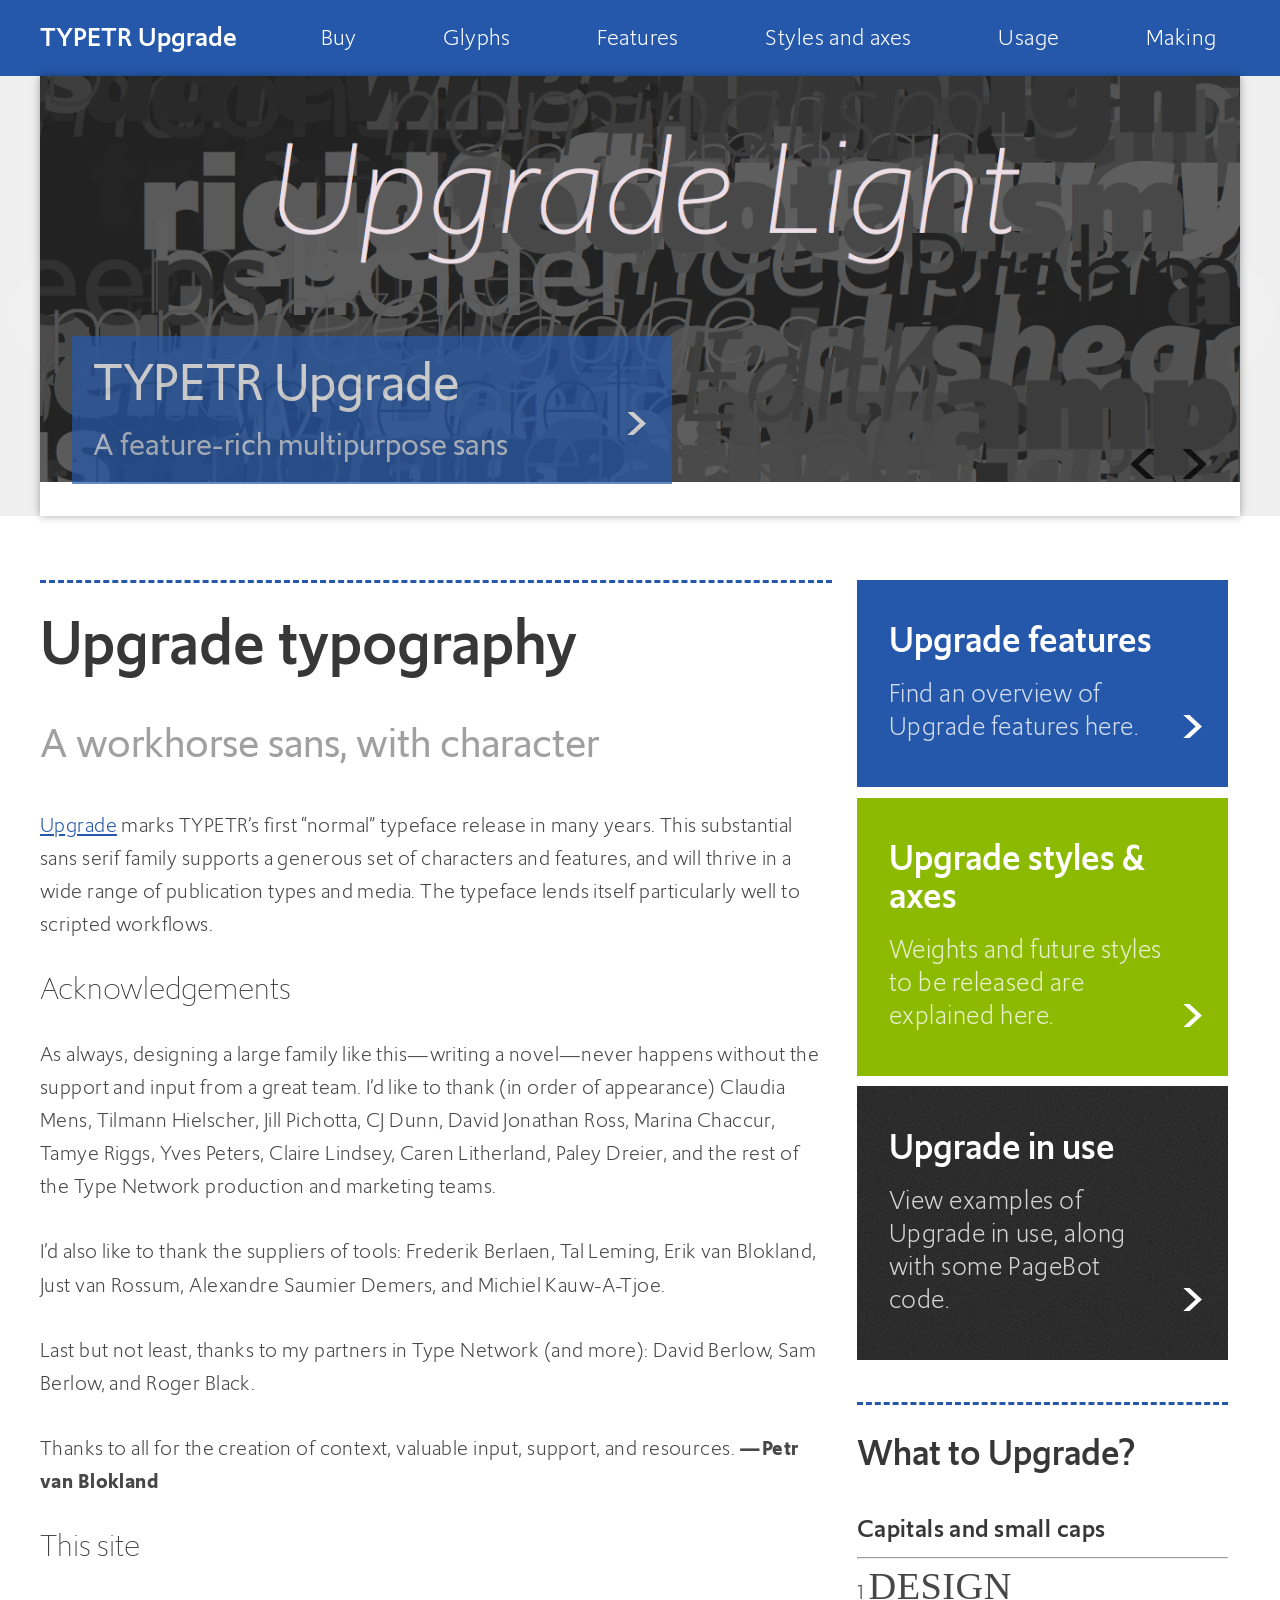
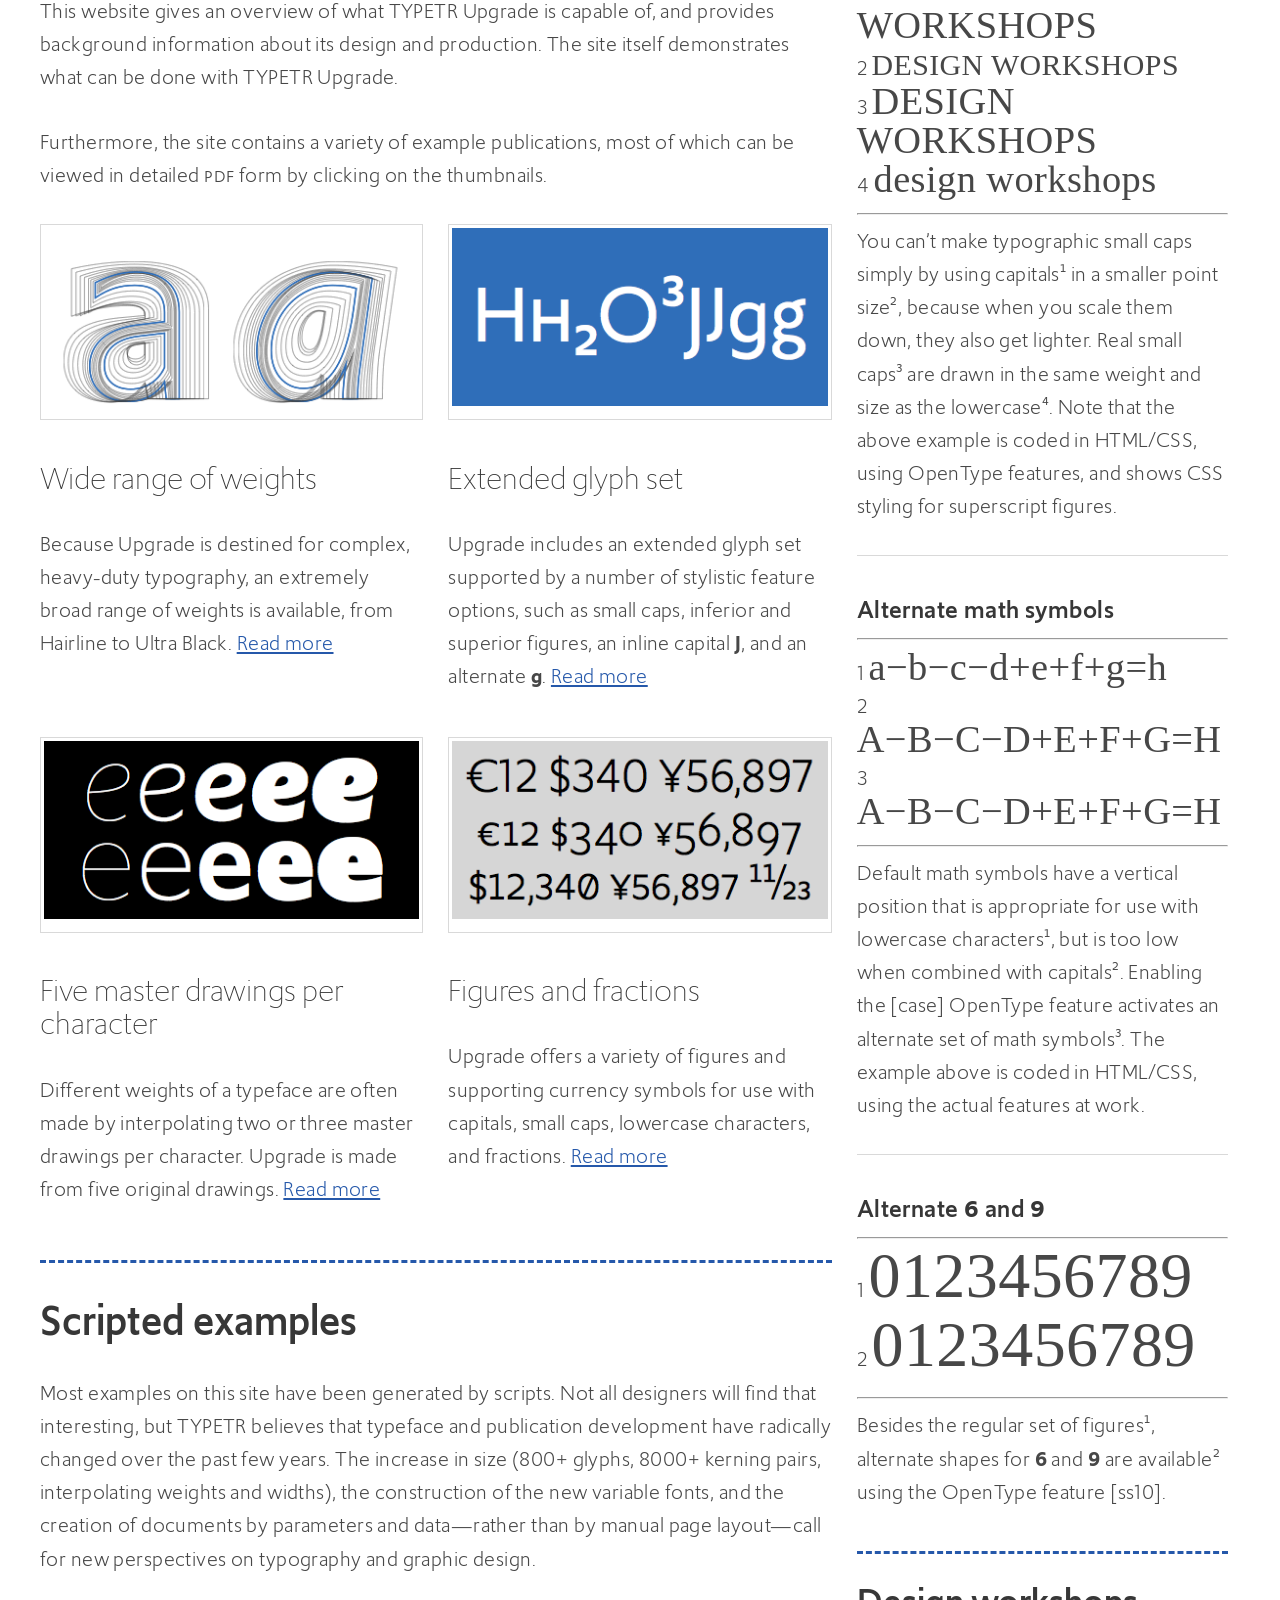
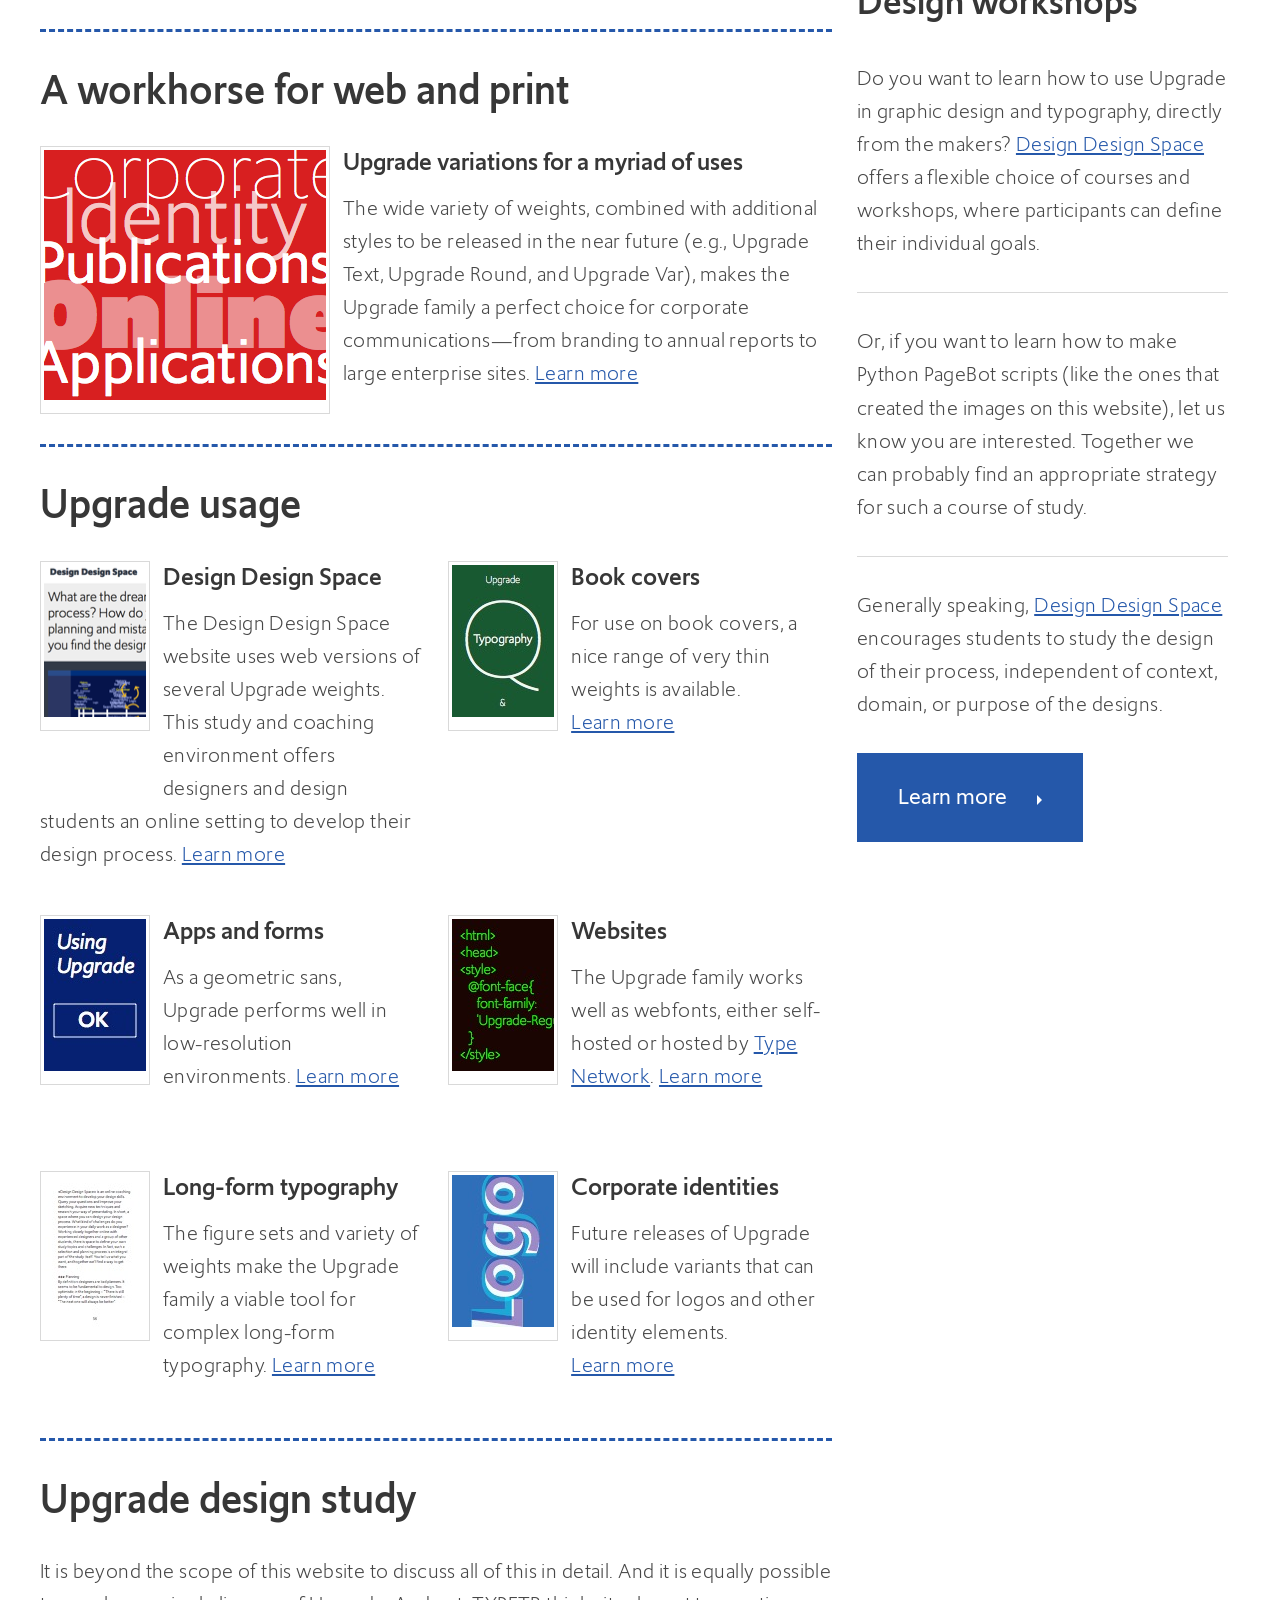
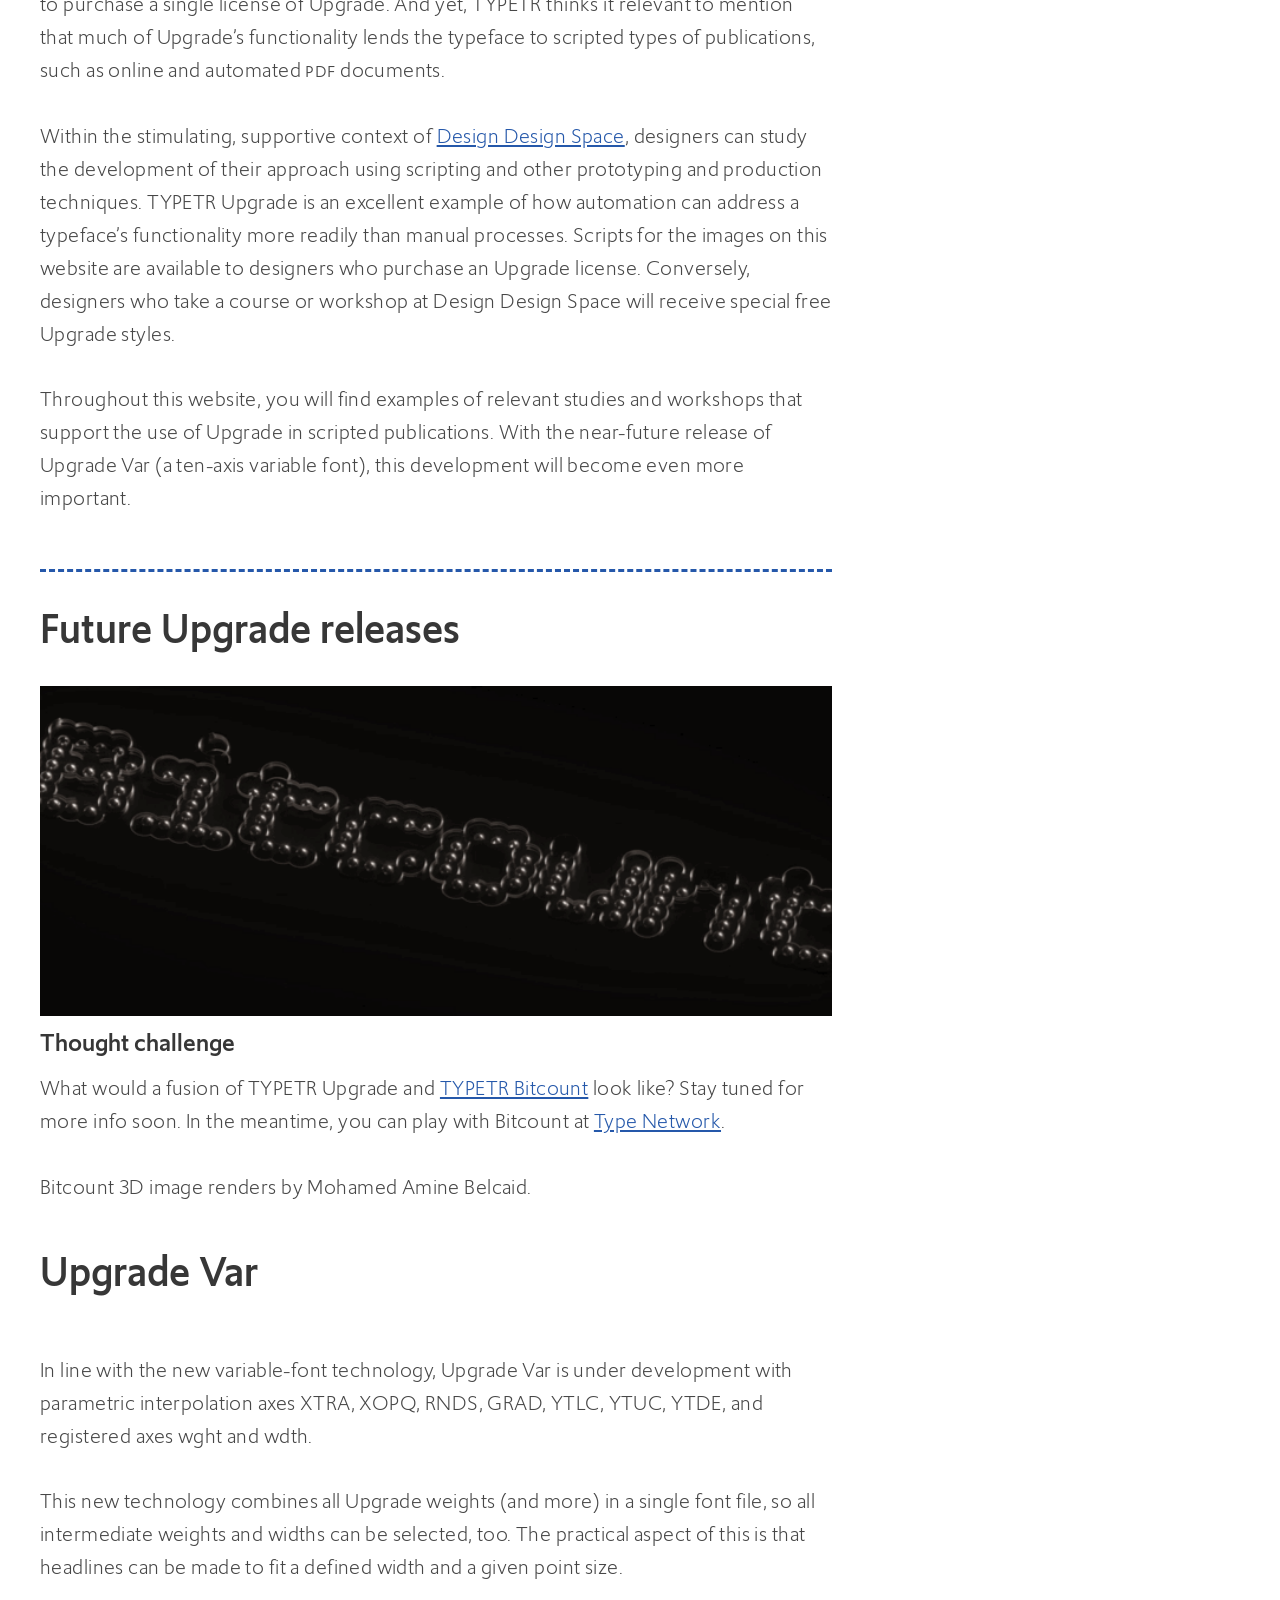
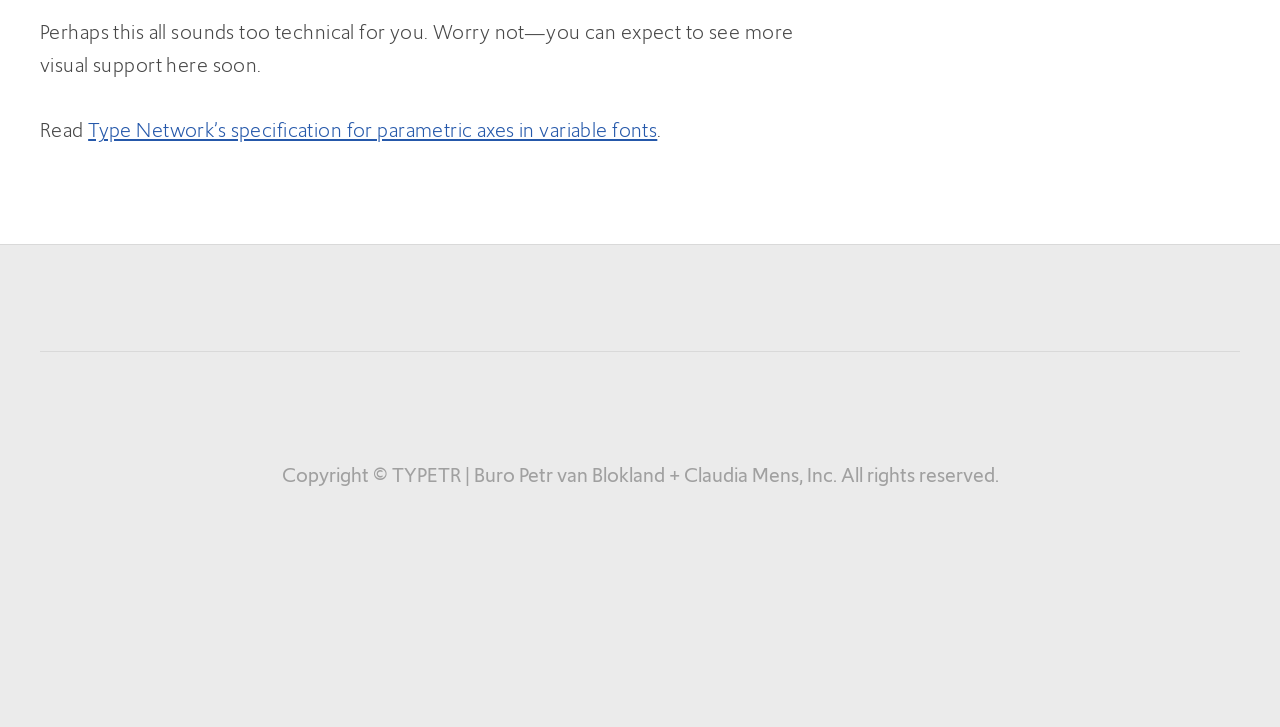
==== docs/index.html @ 85bb2a26 "Update index.html" ====
<!DOCTYPE HTML>
<!--
	Apex by Pixelarity
	pixelarity.com | hello@pixelarity.com
	License: pixelarity.com/license
-->
<html lang="en">
	<head>
		<title>TYPETR Upgrade</title>
		<meta charset="utf-8" />
		<meta name="viewport" content="width=device-width, initial-scale=1" />
		<!--[if lte IE 8]><script src="assets/js/ie/html5shiv.js"></script><![endif]-->
		<link rel="stylesheet" href="assets/css/main.css" />
		<!--[if lte IE 8]><link rel="stylesheet" href="assets/css/ie8.css" /><![endif]-->
	</head>
	<body class="homepage">
		<div id="page-wrapper">

			<!-- Header Wrapper -->
				<div id="header-wrapper">

					<!-- Header -->
						<div class="container">
							<header id="page-header">
								<h1><a href="index.html" id="logo"><span>TYPETR</span> Upgrade</a></h1>
								<nav id="nav">
									<ul>
										<li><a href="https://store.typenetwork.com/foundry/typetr/fonts/upgrade" target="External">Buy</a></li>
										<li><a href="glyphs.html">Glyphs</a></li>
										<li><a href="features.html">Features</a></li>
										<li><a href="stylesaxes.html">Styles and axes</a></li>
										<li><a href="usage.html">Usage</a></li>
										<li><a href="making.html">Making</a></li>
									</ul>
								</nav>
							</header>
						</div>

				</div>

			<!-- Banner Wrapper -->
				<div id="banner-wrapper">

					<!-- Banner -->
						<div class="container">
							<div id="banner">
								<div class="viewer">
									<div class="nav-next"></div>
									<div class="nav-previous"></div>
									<div class="reel">

										<!-- Slide 1 -->
											<div class="slide">
												<h2 class="caption-1">TYPETR Upgrade</h2>
												<p class="caption-2">A feature-rich multipurpose sans</p>
												<a href="usage.html" class="link">More</a>
												<img src="images/slide01.png" alt="" />
											</div>

										<!-- Slide 2 -->
											<div class="slide">
												<h2 class="caption-1">TYPETR Upgrade</h2>
												<p class="caption-2">For identities and logos</p>
												<a href="usage.html" class="link">More</a>
												<img src="images/slide02.png" alt="" />
											</div>

										<!-- Slide 3 -->
											<div class="slide">
												<h2 class="caption-1">TYPETR Upgrade</h2>
												<p class="caption-2">For apps</p>
												<a href="usage.html" class="link">More</a>
												<img src="images/slide03.png" alt="" />
											</div>

										<!-- Slide 4 -->
											<div class="slide">
												<h2 class="caption-1">TYPETR Upgrade</h2>
												<p class="caption-2">For use in long-form texts</p>
												<a href="usage.html" class="link">More</a>
												<img src="images/slide04.png" alt="" />
											</div>

										<!-- Slide 5 -->
											<div class="slide">
												<h2 class="caption-1">TYPETR Upgrade</h2>
												<p class="caption-2">For use as a template in patterns</p>
												<a href="usage.html" class="link">More</a>
												<img src="images/slide05.png" alt="" />
											</div>

										<!-- Slide 6 -->
											<div class="slide">
												<h2 class="caption-1">TYPETR Upgrade</h2>
												<p class="caption-2">The design space as variable font</p>
												<a href="usage.html" class="link">More</a>
												<img src="images/slide06.png" alt="" />
											</div>

									</div>
								</div>
								<div class="captions">
									<span class="caption-line-1"></span>
									<span class="caption-line-2"></span>
								</div>
							</div>
						</div>

				</div>

			<!-- Main -->
				<div id="main-wrapper">
					<div class="container">
						<div class="row">
							<div class="8u 12u(mobile) important(mobile)">

								<!-- Content -->
									<div id="content">

										<!-- Article -->
											<article class="featured">
												<header>
													<h2>Upgrade typography</h2>
													<span class="byline">A workhorse sans, with character</span>
												</header>
												<p><a href="https://store.typenetwork.com/foundry/typetr/fonts/upgrade" target="External">Upgrade</a> marks TYPETR’s first “normal” typeface release in many years. This substantial sans serif family supports a generous set of characters and features, and will thrive in a wide range of publication types and media. The typeface lends itself particularly well to scripted workflows.</p>
												
												<h3>Acknowledgements</h3>
												<p>As always, designing a large family like this—writing a novel—never happens without the support and input from a great team. I’d like to thank (in order of appearance) Claudia Mens, Tilmann Hielscher, Jill Pichotta, CJ Dunn, David Jonathan Ross, Marina Chaccur, Tamye Riggs, Yves Peters, Claire Lindsey, Caren Litherland, Paley Dreier, and the rest of the Type Network production and marketing teams.</p>
												<p>I’d also like to thank the suppliers of tools: Frederik Berlaen, Tal Leming, Erik van Blokland, Just van Rossum, Alexandre Saumier Demers, and Michiel Kauw-A-Tjoe.</p>
												<p>Last but not least, thanks to my partners in Type Network (and more): David Berlow, Sam Berlow, and Roger Black.</p>
											<p>Thanks to all for the creation of context, valuable input, support, and resources. <b>—Petr van Blokland</b></p>

												<h3>This site</h3>
												<p>This website gives an overview of what TYPETR Upgrade is capable of, and provides background information about its design and production. The site itself demonstrates what can be done with TYPETR Upgrade.</p>
												<p>Furthermore, the site contains a variety of example publications, most of which can be viewed in detailed <span class="c2sc">PDF</span> form by clicking on the thumbnails.</p>

												<div class="grid-spaced">
													<div class="row">
														<div class="6u 12u(mobile)"><section>
															<a href="stylesaxes.html" class="image image-fit"><img src="images/pic01.gif" alt="" /></a>
															<h3>Wide range of weights</h3>
															<p>Because Upgrade is destined for complex, heavy-duty typography, an extremely broad range of weights is available, from Hairline to Ultra Black. <a href="stylesaxes.html">Read more</a></p>
														</section></div>
														<div class="6u 12u(mobile)"><section>
															<a href="features.html" class="image image-fit"><img src="images/pic02.png" alt="" /></a>
															<h3>Extended glyph set</h3>
															<p>Upgrade includes an extended glyph set supported by a number of stylistic feature options, such as small caps, inferior and superior figures, an inline capital <b>J</b>, and an alternate <b>g</b>. <a href="features.html">Read more</a></p>
														</section></div>
													</div>
													<div class="row">
														<div class="6u 12u(mobile)"><section>
															<a href="stylesaxes.html" class="image image-fit"><img src="images/pic03.png" alt="" /></a>
															<h3>Five master drawings per character</h3>
															<p>Different weights of a typeface are often made by interpolating two or three master drawings per character. Upgrade is made from five original drawings. <a href="stylesaxes.html">Read more</a></p>
														</section></div>
														<div class="6u 12u(mobile)"><section>
															<a href="features.html" class="image image-fit"><img src="images/pic04.png" alt="" /></a>
															<h3>Figures and fractions</h3>
															<p>Upgrade offers a variety of figures and supporting currency symbols for use with capitals, small caps, lowercase characters, and fractions. <a href="features.html">Read more</a></p>
														</section></div>
													</div>
												</div>
											</article>

											<section>
												<header>
													<h2>Scripted examples</h2>
												</header>
												<p>Most examples on this site have been generated by scripts. Not all designers will find that interesting, but TYPETR believes that typeface and publication development have radically changed over the past few years. The increase in size (800+ glyphs, 8000+ kerning pairs, interpolating weights and widths), the construction of the new variable fonts, and the creation of documents by parameters and data—rather than by manual page layout—call for new perspectives on typography and graphic design.</p>
											</section>

										<!-- Section 1 -->
											<section>
												<header>
													<h2>A workhorse for web and print</h2>
												</header>
												<a href="usage.html" class="image image-style1 align-left image-fit-mobileOnly"><img src="images/pic05.png" alt="" /></a>
												<h3>Upgrade variations for a myriad of uses</h3>
												<p>The wide variety of weights, combined with additional styles to be released in the near future (e.g., Upgrade Text, Upgrade Round, and Upgrade Var), makes the Upgrade family a perfect choice for corporate communications—from branding to annual reports to large enterprise sites. <a href="usage.html">Learn&nbsp;more</a></p>
											</section>

										<!-- Section 2 -->
											<section>
												<header>
													<h2>Upgrade usage</h2>
												</header>
												<div class="grid-spaced">
													<div class="row">
														<div class="6u 12u(mobile)"><section>
															<a href="http://designdesign.space" target="external" class="image image-style2 align-left"><img src="images/pic06.png" alt="designdesign.space" /></a>
															<h3>Design Design Space</h3>
															<p>The Design Design Space website uses web versions of several Upgrade weights. This study and coaching environment offers designers and design students an online setting to develop their design process. <a href="http://designdesign.space" target="external">Learn more</a></p>
														</section></div>
														<div class="6u 12u(mobile)"><section>
															<a href="usage.html" class="image image-style2 align-left"><img src="images/pic07.jpg" alt="" /></a>
															<h3>Book covers</h3>
															<p>For use on book covers, a nice range of very thin weights is available. <a href="usage.html">Learn&nbsp;more</a></p>
														</section></div>
													</div>
													<div class="row">
														<div class="6u 12u(mobile)"><section>
															<a href="usage.html" class="image image-style2 align-left"><img src="images/pic08.jpg" alt="" /></a>
															<h3>Apps and forms</h3>
															<p>As a geometric sans, Upgrade performs well in low-resolution environments. <a href="usage.html">Learn&nbsp;more</a></p>
														</section></div>
														<div class="6u 12u(mobile)"><section>
															<a href="usage.html" class="image image-style2 align-left"><img src="images/pic09.jpg" alt="" /></a>
															<h3>Websites</h3>
															<p>The Upgrade family works well as webfonts, either self-hosted or hosted by <a href="https://store.typenetwork.com/foundry/typetr/fonts/upgrade" target="external">Type Network</a>. <a href="usage.html">Learn&nbsp;more</a></p>
														</section></div>
													</div>
													<div class="row">
														<div class="6u 12u(mobile)"><section>
															<a href="usage.html" class="image image-style2 align-left"><img src="images/pic10.jpg" alt="" /></a>
															<h3>Long-form typography</h3>
															<p>The figure sets and variety of weights make the Upgrade family a viable tool for complex long-form typography. <a href="usage.html">Learn&nbsp;more</a></p>
														</section></div>
														<div class="6u 12u(mobile)"><section>
															<a href="usage.html" class="image image-style2 align-left"><img src="images/pic11.jpg" alt="" /></a>
															<h3>Corporate identities</h3>
															<p>Future releases of Upgrade will include variants that can be used for logos and other identity elements. <a href="usage.html">Learn&nbsp;more</a></p>
														</section></div>
													</div>
												</div>
											</section>

											<section>
												<header>
													<h2>Upgrade design study</h2>
												</header>
												<p>
												It is beyond the scope of this website to discuss all of this in detail. And it is equally possible to purchase a single license of Upgrade. 
												And yet, TYPETR thinks it relevant to mention that much of Upgrade’s functionality lends the typeface to scripted types of publications, such as online and automated <span class="c2sc">PDF</span> documents.</p>

												<p>Within the stimulating, supportive context of <a href="http://designdesign.space" target="External">Design Design Space</a>, designers can study the development of their approach using scripting and other prototyping and production techniques. TYPETR Upgrade is an excellent example of how automation can address a typeface’s functionality more readily than manual processes. Scripts for the images on this website are available to designers who purchase an Upgrade license. Conversely, designers who take a course or workshop at Design Design Space will receive special free Upgrade styles.</p>

												<p>Throughout this website, you will find examples of relevant studies and workshops that support the use of Upgrade in scripted publications. With the near-future release of Upgrade Var (a ten-axis variable font), this development will become even more important.</p>
											</section>

											<section>
												<header>
													<h2>Future Upgrade releases</h2>
												</header>
												<a href="http://bitcount.typenetwork.com" target="External"><img src="images/bitcountFlashes.gif" width="100%" alt="" /></a>
												<h3>Thought challenge</h3>
												<p>What would a fusion of TYPETR Upgrade and <a href="http://bitcount.typenetwork.com" target="External">TYPETR Bitcount</a> look like? Stay tuned for more info soon. In the meantime, you can play with Bitcount at <a href="http://bitcount.typenetwork.com" target="External">Type Network</a>.</p>
												<p>Bitcount 3D image renders by Mohamed Amine Belcaid.</p>
											</section>
											</section>
												<header>
													<h2>Upgrade Var</h2>
												</header>
												<!--<a href="http://bitcount.typenetwork.com" target="External"><img src="images/bitcountFlashes.gif" width="100%" alt="" /></a>-->
												<p>In line with the new variable-font technology, Upgrade Var is under development with parametric interpolation axes XTRA, XOPQ, RNDS, GRAD, YTLC, YTUC, YTDE, and registered axes wght and wdth.</p>
												<p>This new technology combines all Upgrade weights (and more) in a single font file, so all intermediate weights and widths can be selected, too. The practical aspect of this is that headlines can be made to fit a defined width and a given point size.</p>
												<p>Perhaps this all sounds too technical for you. Worry not—you can expect to see more visual support here soon.</p>
												<p>Read <a href="https://variationsguide.typenetwork.com" target="External">Type Network’s specification for parametric axes in variable fonts</a>.</p>
											</section>
									</div>

							</div>
							<div class="4u 12u(mobile)">
								<div class="right-sidebar">

									<!-- Sidebar -->
										<div id="sidebar">

											<!-- Section 1 -->
												<section class="blocks">
													<a href="features.html" class="one">
														<h2>Upgrade features</h2>
														<p>Find an overview of Upgrade features here.</p>
													</a>
													<a href="stylesaxes.html" class="two">
														<h2>Upgrade styles &amp; axes</h2>
														<p>Weights and future styles to be released are explained here.</p>
													</a>
													<a href="usage.html" class="three">
														<h2>Upgrade in use</h2>
														<p>View examples of Upgrade in use, along with some PageBot code.</p>
													</a>
												</section>

											<!-- Section 2 -->
												<section>
													<header>
														<h2>What to Upgrade?</h2>
													</header>
													<ul class="style1 posts">
														<li>
															<h3>Capitals and small caps</h3>
															<hr>
															1 <span style="font-size:1.8em;font-family:Upgrade-Semibold">DESIGN WORKSHOPS</span><br>
															2 <span style="font-size:1.4em;font-family:Upgrade-Semibold">DESIGN WORKSHOPS</span><br>
															3 <span style="font-size:1.8em;font-family:Upgrade-Semibold" class="c2sc">DESIGN WORKSHOPS</span><br>
															4 <span style="font-size:1.8em;font-family:Upgrade-Semibold">design workshops</span>
															<hr>
															<p>You can’t make typographic small caps simply by using capitals<sup>1</sup> in a smaller point size<sup>2</sup>, because when you scale them down, they also get lighter. <em>Real</em> small caps<sup>3</sup> are drawn in the same weight and size as the lowercase<sup>4</sup>. Note that the above example is coded in HTML/CSS, using OpenType features, and shows CSS styling for superscript figures.</p>

														</li>
														<li>
															<h3>Alternate math symbols</h3>
															<hr>
															1 <span style="font-size:1.8em;font-family:Upgrade-Regular">a&minus;b&minus;c&minus;d+e+f+g=h</span><br>
															2 <span style="font-size:1.8em;font-family:Upgrade-Regular">A&minus;B&minus;C&minus;D+E+F+G=H</span><br>
															3 <span style="font-size:1.8em;font-family:Upgrade-Regular" class="case">A&minus;B&minus;C&minus;D+E+F+G=H</span>
															<hr>
															<p>Default math symbols have a vertical position that is appropriate for use with lowercase characters<sup>1</sup>, but is too low when combined with capitals<sup>2</sup>. Enabling the [case] OpenType feature activates an alternate set of math symbols<sup>3</sup>.
															The example above is coded in HTML/CSS, using the actual features at work.</p>
														</li>
														<li>
															<h3>Alternate <b>6</b> and <b>9</b></h3>
															<hr>
															<div style="line-height:2.5em;">
															1 <span style="font-size:3em;font-family:Upgrade-Regular">0123456789</span><br>
															2 <span style="font-size:3em;font-family:Upgrade-Regular" class="alt69">0123456789</span>
															</div>
															<hr>
															<p>Besides the regular set of figures<sup>1</sup>, alternate shapes for <b>6</b> and <b>9</b> are available<sup>2</sup> using the OpenType feature [ss10].</p>
														</li>
													</ul>
												</section>

											<!-- Section 3 -->
												<section>
													<header>
														<h2>Design workshops</h2>
													</header>
													<ul class="style1 tweets">
														<li>
															<p>Do you want to learn how to use Upgrade in graphic design and typography, directly from the makers? <a href="http://designdesign.space" target="external">Design Design Space</a> offers a flexible choice of courses and workshops, where participants can define their individual goals.</p>
														</li>
														<li>
															<p>Or, if you want to learn how to make Python PageBot scripts (like the ones that created the images on this website), let us know you are interested. Together we can probably find an appropriate strategy for such a course of study.</p>
														</li>
														<li>
															<p>Generally speaking, <a href="http://designdesign.space" target="external">Design Design Space</a> encourages students to study the design of their process, independent of context, domain, or purpose of the designs.</p>
														</li>
													</ul>
													<a href="http://designdesign.space" target="external" class="button">Learn more</a>
												</section>

										</div>

								</div>
							</div>
						</div>
					</div>
				</div>

			<!-- Footer -->
				<div id="footer-wrapper">
					<footer id="page-footer" class="container">
						<div id="copyright">
							Copyright &copy; TYPETR | Buro Petr van Blokland + Claudia Mens, Inc. All rights reserved.
						</div>
					</footer>
				</div>

		</div>

		<!-- Scripts -->
			<script src="assets/js/jquery.min.js"></script>
			<script src="assets/js/jquery.dropotron.min.js"></script>
			<script src="assets/js/jquery.slidertron.min.js"></script>
			<script src="assets/js/skel.min.js"></script>
			<script src="assets/js/skel-viewport.min.js"></script>
			<script src="assets/js/util.js"></script>
			<!--[if lte IE 8]><script src="assets/js/ie/respond.min.js"></script><![endif]-->
			<script src="assets/js/main.js"></script>

	</body>
</html>
---- docs/assets/css/main.css ----
@import url("https://fonts.googleapis.com/css?family=Open+Sans:300,300italic,400,400italic");
@import url("font-upgrade.css");

/*
	Apex by Pixelarity
	pixelarity.com | hello@pixelarity.com
	License: pixelarity.com/license
*/

/* Reset */

	html, body, div, span, applet, object, iframe, h1, h2, h3, h4, h5, h6, p, blockquote, pre, a, abbr, acronym, address, big, cite, code, del, dfn, em, img, ins, kbd, q, s, samp, small, strike, strong, sub, sup, tt, var, b, u, i, center, dl, dt, dd, ol, ul, li, fieldset, form, label, legend, table, caption, tbody, tfoot, thead, tr, th, td, article, aside, canvas, details, embed, figure, figcaption, footer, header, hgroup, menu, nav, output, ruby, section, summary, time, mark, audio, video {
		margin: 0;
		padding: 0;
		border: 0;
		font-size: 100%;
		font-weight: normal;
		font-style: normal;
		font-family: "TYPETR-Upgrade-Regular";
		font: inherit;
		vertical-align: baseline;
	}

	article, aside, details, figcaption, figure, footer, header, hgroup, menu, nav, section {
		display: block;
	}

	body {
		line-height: 1;
	}

    b { 
    	font-family: "TYPETR-Upgrade-Semibold";
	}
	ol, ul {
		list-style: none;
	}

	blockquote, q {
		quotes: none;
	}

	blockquote:before, blockquote:after, q:before, q:after {
		content: '';
		content: none;
	}

	table {
		border-collapse: collapse;
		border-spacing: 0;
	}

	body {
		-webkit-text-size-adjust: none;
	}

	img.SingleImageAlignLeft {
		border: solid 0.5px #808080;
		margin-bottom:1em;
		float:left;
	}
	
	img.SingleImageAlignRight {
		border: solid 0.5px #808080;
		margin-bottom:1em;
		float:right;
	}
	


	img.spreadPageLeft {
		border: solid 0.5px #808080;
	}
	
	img.spreadPageRight {
		border-top: solid 0.5px #808080;
		border-left: solid 0.5px white;
		border-right: solid 0.5px #808080;
		border-bottom: solid 0.5px #808080;
	}

	sup, .sups {
		-moz-font-feature-settings:"sups=1";
		-moz-font-feature-settings:"sups";
		-ms-font-feature-settings:"sups";
		-webkit-font-feature-settings:"sups";
		font-feature-settings:"sups";
	}
	sub, .sinf {
		-moz-font-feature-settings:"sinf=1";
		-moz-font-feature-settings:"sinf";
		-ms-font-feature-settings:"sinf";
		-webkit-font-feature-settings:"sinf";
		font-feature-settings:"sinf";
	}
	.smcp {
		-moz-font-feature-settings:"smcp=1";
		-moz-font-feature-settings:"smcp";
		-ms-font-feature-settings:"smcp";
		-webkit-font-feature-settings:"smcp";
		font-feature-settings:"smcp";
	}
	.c2sc {
		-moz-font-feature-settings:"c2sc=1";
		-moz-font-feature-settings:"c2sc";
		-ms-font-feature-settings:"c2sc";
		-webkit-font-feature-settings:"c2sc";
		font-feature-settings:"c2sc";
	}
	.smcp_c2sc {
		-moz-font-feature-settings:"c2sc=1", "smcp=1";
		-moz-font-feature-settings:"c2sc", "smcp";
		-ms-font-feature-settings:"c2sc", "smcp";
		-webkit-font-feature-settings:"c2sc", "smcp";
		font-feature-settings:"c2sc", "smcp";
	}
	.pcap {
		-moz-font-feature-settings:"pcap=1";
		-moz-font-feature-settings:"pcap";
		-ms-font-feature-settings:"pcap";
		-webkit-font-feature-settings:"pcap";
		font-feature-settings:"pcap";
	}
	.case {
		-moz-font-feature-settings:"case=1";
		-moz-font-feature-settings:"case";
		-ms-font-feature-settings:"case";
		-webkit-font-feature-settings:"case";
		font-feature-settings:"case";
	}
	.alt69, .ss10 { /* ss10 */
		-moz-font-feature-settings:"ss10=1";
		-moz-font-feature-settings:"ss10";
		-ms-font-feature-settings:"ss10";
		-webkit-font-feature-settings:"ss10";
		font-feature-settings:"ss10";
	}
	.altg, .ss09 { /* ss09 */
		-moz-font-feature-settings:"ss09=1";
		-moz-font-feature-settings:"ss09";
		-ms-font-feature-settings:"ss09";
		-webkit-font-feature-settings:"ss09";
		font-feature-settings:"ss09";
	}
	.baseJ, .ss08 { /* ss08 */
		-moz-font-feature-settings:"ss08=1";
		-moz-font-feature-settings:"ss08";
		-ms-font-feature-settings:"ss08";
		-webkit-font-feature-settings:"ss08";
		font-feature-settings:"ss08";
	}
	.frac { 
		-moz-font-feature-settings:"frac=1";
		-moz-font-feature-settings:"frac";
		-ms-font-feature-settings:"frac";
		-webkit-font-feature-settings:"frac";
		font-feature-settings:"frac";
	}
	.liga { 
		-moz-font-feature-settings:"liga=1";
		-moz-font-feature-settings:"liga";
		-ms-font-feature-settings:"liga";
		-webkit-font-feature-settings:"liga";
		font-feature-settings:"liga";
	}
	.no_liga { 
		-moz-font-feature-settings:"liga=0";
		-moz-font-feature-settings:"liga" 0;
		-ms-font-feature-settings:"liga" 0;
		-webkit-font-feature-settings:"liga" 0;
		font-feature-settings:"liga" 0;
	}
	.tnum { 
		-moz-font-feature-settings:"tnum=1";
		-moz-font-feature-settings:"tnum";
		-ms-font-feature-settings:"tnum";
		-webkit-font-feature-settings:"tnum";
		font-feature-settings:"tnum";
	}
	.pnum { 
		-moz-font-feature-settings:"pnum=1";
		-moz-font-feature-settings:"pnum";
		-ms-font-feature-settings:"pnum";
		-webkit-font-feature-settings:"pnum";
		font-feature-settings:"pnum";
	}
	.onum { 
		-moz-font-feature-settings:"onum=1";
		-moz-font-feature-settings:"onum";
		-ms-font-feature-settings:"onum";
		-webkit-font-feature-settings:"onum";
		font-feature-settings:"onum";
	}
	.lnum { 
		-moz-font-feature-settings:"lnum=1";
		-moz-font-feature-settings:"lnum";
		-ms-font-feature-settings:"lnum";
		-webkit-font-feature-settings:"lnum";
		font-feature-settings:"lnum";
	}
	.ordn { 
		-moz-font-feature-settings:"ordn=1";
		-moz-font-feature-settings:"ordn";
		-ms-font-feature-settings:"ordn";
		-webkit-font-feature-settings:"ordn";
		font-feature-settings:"ordn";
	}
	.zero { 
		-moz-font-feature-settings:"zero=1";
		-moz-font-feature-settings:"zero";
		-ms-font-feature-settings:"zero";
		-webkit-font-feature-settings:"zero";
		font-feature-settings:"zero";
	}

	/* [  'hwid',  'pcap', ] */

/* Box Model */

	*, *:before, *:after {
		-moz-box-sizing: border-box;
		-webkit-box-sizing: border-box;
		box-sizing: border-box;
	}

/* Containers */

	.container {
		margin-left: auto;
		margin-right: auto;
	}

	.container.\31 25\25 {
		width: 100%;
		max-width: 1200px;
		min-width: 960px;
	}

	.container.\37 5\25 {
		width: 720px;
	}

	.container.\35 0\25 {
		width: 480px;
	}

	.container.\32 5\25 {
		width: 240px;
	}

	.container {
		width: 960px;
	}

	@media screen and (min-width: 737px) {

		.container.\31 25\25 {
			width: 100%;
			max-width: 1500px;
			min-width: 1200px;
		}

		.container.\37 5\25 {
			width: 900px;
		}

		.container.\35 0\25 {
			width: 600px;
		}

		.container.\32 5\25 {
			width: 300px;
		}

		.container {
			width: 1200px;
		}

	}

	@media screen and (min-width: 737px) and (max-width: 1200px) {

		.container.\31 25\25 {
			width: 100%;
			max-width: 1250px;
			min-width: 737px;
		}

		.container.\37 5\25 {
			width: 75%;
		}

		.container.\35 0\25 {
			width: 50%;
		}

		.container.\32 5\25 {
			width: 25%;
		}

		.container {
			width: 100%;
		}

	}
	
	
	

	@media screen and (max-width: 736px) {

		.container.\31 25\25 {
			width: 100%;
			max-width: 125%;
			min-width: 100%;
		}

		.container.\37 5\25 {
			width: 75%;
		}

		.container.\35 0\25 {
			width: 50%;
		}

		.container.\32 5\25 {
			width: 25%;
		}

		.container {
			width: 100% !important;
		}

	}

/* Grid */

	.row {
		border-bottom: solid 1px transparent;
		-moz-box-sizing: border-box;
		-webkit-box-sizing: border-box;
		box-sizing: border-box;
	}

	.row > * {
		float: left;
		-moz-box-sizing: border-box;
		-webkit-box-sizing: border-box;
		box-sizing: border-box;
	}

	.row:after, .row:before {
		content: '';
		display: block;
		clear: both;
		height: 0;
	}

	.row.uniform > * > :first-child {
		margin-top: 0;
	}

	.row.uniform > * > :last-child {
		margin-bottom: 0;
	}

	.row.\30 \25 > * {
		padding: 0 0 0 0px;
	}

	.row.\30 \25 {
		margin: 0 0 -1px 0px;
	}

	.row.uniform.\30 \25 > * {
		padding: 0px 0 0 0px;
	}

	.row.uniform.\30 \25 {
		margin: 0px 0 -1px 0px;
	}

	.row > * {
		padding: 0 0 0 40px;
	}

	.row {
		margin: 0 0 -1px -40px;
	}

	.row.uniform > * {
		padding: 40px 0 0 40px;
	}

	.row.uniform {
		margin: -40px 0 -1px -40px;
	}

	.row.\32 00\25 > * {
		padding: 0 0 0 80px;
	}

	.row.\32 00\25 {
		margin: 0 0 -1px -80px;
	}

	.row.uniform.\32 00\25 > * {
		padding: 80px 0 0 80px;
	}

	.row.uniform.\32 00\25 {
		margin: -80px 0 -1px -80px;
	}

	.row.\31 50\25 > * {
		padding: 0 0 0 60px;
	}

	.row.\31 50\25 {
		margin: 0 0 -1px -60px;
	}

	.row.uniform.\31 50\25 > * {
		padding: 60px 0 0 60px;
	}

	.row.uniform.\31 50\25 {
		margin: -60px 0 -1px -60px;
	}

	.row.\35 0\25 > * {
		padding: 0 0 0 20px;
	}

	.row.\35 0\25 {
		margin: 0 0 -1px -20px;
	}

	.row.uniform.\35 0\25 > * {
		padding: 20px 0 0 20px;
	}

	.row.uniform.\35 0\25 {
		margin: -20px 0 -1px -20px;
	}

	.row.\32 5\25 > * {
		padding: 0 0 0 10px;
	}

	.row.\32 5\25 {
		margin: 0 0 -1px -10px;
	}

	.row.uniform.\32 5\25 > * {
		padding: 10px 0 0 10px;
	}

	.row.uniform.\32 5\25 {
		margin: -10px 0 -1px -10px;
	}

	.\31 2u, .\31 2u\24 {
		width: 100%;
		clear: none;
		margin-left: 0;
	}

	.\31 1u, .\31 1u\24 {
		width: 91.6666666667%;
		clear: none;
		margin-left: 0;
	}

	.\31 0u, .\31 0u\24 {
		width: 83.3333333333%;
		clear: none;
		margin-left: 0;
	}

	.\39 u, .\39 u\24 {
		width: 75%;
		clear: none;
		margin-left: 0;
	}

	.\38 u, .\38 u\24 {
		width: 66.6666666667%;
		clear: none;
		margin-left: 0;
	}

	.\37 u, .\37 u\24 {
		width: 58.3333333333%;
		clear: none;
		margin-left: 0;
	}

	.\36 u, .\36 u\24 {
		width: 50%;
		clear: none;
		margin-left: 0;
	}

	.\35 u, .\35 u\24 {
		width: 41.6666666667%;
		clear: none;
		margin-left: 0;
	}

	.\34 u, .\34 u\24 {
		width: 32.3333333333%;
		clear: none;
		margin-left: 0;
	}

	.\33 u, .\33 u\24 {
		width: 25%;
		clear: none;
		margin-left: 0;
	}

	.\32 u, .\32 u\24 {
		width: 16.6666666667%;
		clear: none;
		margin-left: 0;
	}

	.\31 u, .\31 u\24 {
		width: 8.3333333333%;
		clear: none;
		margin-left: 0;
	}

	.\31 2u\24 + *,
	.\31 1u\24 + *,
	.\31 0u\24 + *,
	.\39 u\24 + *,
	.\38 u\24 + *,
	.\37 u\24 + *,
	.\36 u\24 + *,
	.\35 u\24 + *,
	.\34 u\24 + *,
	.\33 u\24 + *,
	.\32 u\24 + *,
	.\31 u\24 + * {
		clear: left;
	}

	.\-11u {
		margin-left: 91.66667%;
	}

	.\-10u {
		margin-left: 83.33333%;
	}

	.\-9u {
		margin-left: 75%;
	}

	.\-8u {
		margin-left: 66.66667%;
	}

	.\-7u {
		margin-left: 58.33333%;
	}

	.\-6u {
		margin-left: 50%;
	}

	.\-5u {
		margin-left: 41.66667%;
	}

	.\-4u {
		margin-left: 33.33333%;
	}

	.\-3u {
		margin-left: 25%;
	}

	.\-2u {
		margin-left: 16.66667%;
	}

	.\-1u {
		margin-left: 8.33333%;
	}

	@media screen and (min-width: 737px) {

		.row > * {
			padding: 25px 0 0 25px;
		}

		.row {
			margin: -25px 0 -1px -25px;
		}

		.row.uniform > * {
			padding: 25px 0 0 25px;
		}

		.row.uniform {
			margin: -25px 0 -1px -25px;
		}

		.row.\32 00\25 > * {
			padding: 50px 0 0 50px;
		}

		.row.\32 00\25 {
			margin: -50px 0 -1px -50px;
		}

		.row.uniform.\32 00\25 > * {
			padding: 50px 0 0 50px;
		}

		.row.uniform.\32 00\25 {
			margin: -50px 0 -1px -50px;
		}

		.row.\31 50\25 > * {
			padding: 37.5px 0 0 37.5px;
		}

		.row.\31 50\25 {
			margin: -37.5px 0 -1px -37.5px;
		}

		.row.uniform.\31 50\25 > * {
			padding: 37.5px 0 0 37.5px;
		}

		.row.uniform.\31 50\25 {
			margin: -37.5px 0 -1px -37.5px;
		}

		.row.\35 0\25 > * {
			padding: 12.5px 0 0 12.5px;
		}

		.row.\35 0\25 {
			margin: -12.5px 0 -1px -12.5px;
		}

		.row.uniform.\35 0\25 > * {
			padding: 12.5px 0 0 12.5px;
		}

		.row.uniform.\35 0\25 {
			margin: -12.5px 0 -1px -12.5px;
		}

		.row.\32 5\25 > * {
			padding: 6.25px 0 0 6.25px;
		}

		.row.\32 5\25 {
			margin: -6.25px 0 -1px -6.25px;
		}

		.row.uniform.\32 5\25 > * {
			padding: 6.25px 0 0 6.25px;
		}

		.row.uniform.\32 5\25 {
			margin: -6.25px 0 -1px -6.25px;
		}

		.\31 2u\28desktop\29, .\31 2u\24\28desktop\29 {
			width: 100%;
			clear: none;
			margin-left: 0;
		}

		.\31 1u\28desktop\29, .\31 1u\24\28desktop\29 {
			width: 91.6666666667%;
			clear: none;
			margin-left: 0;
		}

		.\31 0u\28desktop\29, .\31 0u\24\28desktop\29 {
			width: 83.3333333333%;
			clear: none;
			margin-left: 0;
		}

		.\39 u\28desktop\29, .\39 u\24\28desktop\29 {
			width: 75%;
			clear: none;
			margin-left: 0;
		}

		.\38 u\28desktop\29, .\38 u\24\28desktop\29 {
			width: 66.6666666667%;
			clear: none;
			margin-left: 0;
		}

		.\37 u\28desktop\29, .\37 u\24\28desktop\29 {
			width: 58.3333333333%;
			clear: none;
			margin-left: 0;
		}

		.\36 u\28desktop\29, .\36 u\24\28desktop\29 {
			width: 50%;
			clear: none;
			margin-left: 0;
		}

		.\35 u\28desktop\29, .\35 u\24\28desktop\29 {
			width: 41.6666666667%;
			clear: none;
			margin-left: 0;
		}

		.\34 u\28desktop\29, .\34 u\24\28desktop\29 {
			width: 33.3333333333%;
			clear: none;
			margin-left: 0;
		}

		.\33 u\28desktop\29, .\33 u\24\28desktop\29 {
			width: 25%;
			clear: none;
			margin-left: 0;
		}

		.\32 u\28desktop\29, .\32 u\24\28desktop\29 {
			width: 16.6666666667%;
			clear: none;
			margin-left: 0;
		}

		.\31 u\28desktop\29, .\31 u\24\28desktop\29 {
			width: 8.3333333333%;
			clear: none;
			margin-left: 0;
		}

		.\31 2u\24\28desktop\29 + *,
		.\31 1u\24\28desktop\29 + *,
		.\31 0u\24\28desktop\29 + *,
		.\39 u\24\28desktop\29 + *,
		.\38 u\24\28desktop\29 + *,
		.\37 u\24\28desktop\29 + *,
		.\36 u\24\28desktop\29 + *,
		.\35 u\24\28desktop\29 + *,
		.\34 u\24\28desktop\29 + *,
		.\33 u\24\28desktop\29 + *,
		.\32 u\24\28desktop\29 + *,
		.\31 u\24\28desktop\29 + * {
			clear: left;
		}

		.\-11u\28desktop\29 {
			margin-left: 91.66667%;
		}

		.\-10u\28desktop\29 {
			margin-left: 83.33333%;
		}

		.\-9u\28desktop\29 {
			margin-left: 75%;
		}

		.\-8u\28desktop\29 {
			margin-left: 66.66667%;
		}

		.\-7u\28desktop\29 {
			margin-left: 58.33333%;
		}

		.\-6u\28desktop\29 {
			margin-left: 50%;
		}

		.\-5u\28desktop\29 {
			margin-left: 41.66667%;
		}

		.\-4u\28desktop\29 {
			margin-left: 33.33333%;
		}

		.\-3u\28desktop\29 {
			margin-left: 25%;
		}

		.\-2u\28desktop\29 {
			margin-left: 16.66667%;
		}

		.\-1u\28desktop\29 {
			margin-left: 8.33333%;
		}

	}

	@media screen and (min-width: 737px) and (max-width: 1200px) {

		.row > * {
			padding: 25px 0 0 25px;
		}

		.row {
			margin: -25px 0 -1px -25px;
		}

		.row.uniform > * {
			padding: 25px 0 0 25px;
		}

		.row.uniform {
			margin: -25px 0 -1px -25px;
		}

		.row.\32 00\25 > * {
			padding: 50px 0 0 50px;
		}

		.row.\32 00\25 {
			margin: -50px 0 -1px -50px;
		}

		.row.uniform.\32 00\25 > * {
			padding: 50px 0 0 50px;
		}

		.row.uniform.\32 00\25 {
			margin: -50px 0 -1px -50px;
		}

		.row.\31 50\25 > * {
			padding: 37.5px 0 0 37.5px;
		}

		.row.\31 50\25 {
			margin: -37.5px 0 -1px -37.5px;
		}

		.row.uniform.\31 50\25 > * {
			padding: 37.5px 0 0 37.5px;
		}

		.row.uniform.\31 50\25 {
			margin: -37.5px 0 -1px -37.5px;
		}

		.row.\35 0\25 > * {
			padding: 12.5px 0 0 12.5px;
		}

		.row.\35 0\25 {
			margin: -12.5px 0 -1px -12.5px;
		}

		.row.uniform.\35 0\25 > * {
			padding: 12.5px 0 0 12.5px;
		}

		.row.uniform.\35 0\25 {
			margin: -12.5px 0 -1px -12.5px;
		}

		.row.\32 5\25 > * {
			padding: 6.25px 0 0 6.25px;
		}

		.row.\32 5\25 {
			margin: -6.25px 0 -1px -6.25px;
		}

		.row.uniform.\32 5\25 > * {
			padding: 6.25px 0 0 6.25px;
		}

		.row.uniform.\32 5\25 {
			margin: -6.25px 0 -1px -6.25px;
		}

		.\31 2u\28tablet\29, .\31 2u\24\28tablet\29 {
			width: 100%;
			clear: none;
			margin-left: 0;
		}

		.\31 1u\28tablet\29, .\31 1u\24\28tablet\29 {
			width: 91.6666666667%;
			clear: none;
			margin-left: 0;
		}

		.\31 0u\28tablet\29, .\31 0u\24\28tablet\29 {
			width: 83.3333333333%;
			clear: none;
			margin-left: 0;
		}

		.\39 u\28tablet\29, .\39 u\24\28tablet\29 {
			width: 75%;
			clear: none;
			margin-left: 0;
		}

		.\38 u\28tablet\29, .\38 u\24\28tablet\29 {
			width: 66.6666666667%;
			clear: none;
			margin-left: 0;
		}

		.\37 u\28tablet\29, .\37 u\24\28tablet\29 {
			width: 58.3333333333%;
			clear: none;
			margin-left: 0;
		}

		.\36 u\28tablet\29, .\36 u\24\28tablet\29 {
			width: 50%;
			clear: none;
			margin-left: 0;
		}

		.\35 u\28tablet\29, .\35 u\24\28tablet\29 {
			width: 41.6666666667%;
			clear: none;
			margin-left: 0;
		}

		.\34 u\28tablet\29, .\34 u\24\28tablet\29 {
			width: 33.3333333333%;
			clear: none;
			margin-left: 0;
		}

		.\33 u\28tablet\29, .\33 u\24\28tablet\29 {
			width: 25%;
			clear: none;
			margin-left: 0;
		}

		.\32 u\28tablet\29, .\32 u\24\28tablet\29 {
			width: 16.6666666667%;
			clear: none;
			margin-left: 0;
		}

		.\31 u\28tablet\29, .\31 u\24\28tablet\29 {
			width: 8.3333333333%;
			clear: none;
			margin-left: 0;
		}

		.\31 2u\24\28tablet\29 + *,
		.\31 1u\24\28tablet\29 + *,
		.\31 0u\24\28tablet\29 + *,
		.\39 u\24\28tablet\29 + *,
		.\38 u\24\28tablet\29 + *,
		.\37 u\24\28tablet\29 + *,
		.\36 u\24\28tablet\29 + *,
		.\35 u\24\28tablet\29 + *,
		.\34 u\24\28tablet\29 + *,
		.\33 u\24\28tablet\29 + *,
		.\32 u\24\28tablet\29 + *,
		.\31 u\24\28tablet\29 + * {
			clear: left;
		}

		.\-11u\28tablet\29 {
			margin-left: 91.66667%;
		}

		.\-10u\28tablet\29 {
			margin-left: 83.33333%;
		}

		.\-9u\28tablet\29 {
			margin-left: 75%;
		}

		.\-8u\28tablet\29 {
			margin-left: 66.66667%;
		}

		.\-7u\28tablet\29 {
			margin-left: 58.33333%;
		}

		.\-6u\28tablet\29 {
			margin-left: 50%;
		}

		.\-5u\28tablet\29 {
			margin-left: 41.66667%;
		}

		.\-4u\28tablet\29 {
			margin-left: 33.33333%;
		}

		.\-3u\28tablet\29 {
			margin-left: 25%;
		}

		.\-2u\28tablet\29 {
			margin-left: 16.66667%;
		}

		.\-1u\28tablet\29 {
			margin-left: 8.33333%;
		}

	}

	@media screen and (max-width: 736px) {

		.row > * {
			padding: 15px 0 0 15px;
		}

		.row {
			margin: -15px 0 -1px -15px;
		}

		.row.uniform > * {
			padding: 15px 0 0 15px;
		}

		.row.uniform {
			margin: -15px 0 -1px -15px;
		}

		.row.\32 00\25 > * {
			padding: 30px 0 0 30px;
		}

		.row.\32 00\25 {
			margin: -30px 0 -1px -30px;
		}

		.row.uniform.\32 00\25 > * {
			padding: 30px 0 0 30px;
		}

		.row.uniform.\32 00\25 {
			margin: -30px 0 -1px -30px;
		}

		.row.\31 50\25 > * {
			padding: 22.5px 0 0 22.5px;
		}

		.row.\31 50\25 {
			margin: -22.5px 0 -1px -22.5px;
		}

		.row.uniform.\31 50\25 > * {
			padding: 22.5px 0 0 22.5px;
		}

		.row.uniform.\31 50\25 {
			margin: -22.5px 0 -1px -22.5px;
		}

		.row.\35 0\25 > * {
			padding: 7.5px 0 0 7.5px;
		}

		.row.\35 0\25 {
			margin: -7.5px 0 -1px -7.5px;
		}

		.row.uniform.\35 0\25 > * {
			padding: 7.5px 0 0 7.5px;
		}

		.row.uniform.\35 0\25 {
			margin: -7.5px 0 -1px -7.5px;
		}

		.row.\32 5\25 > * {
			padding: 3.75px 0 0 3.75px;
		}

		.row.\32 5\25 {
			margin: -3.75px 0 -1px -3.75px;
		}

		.row.uniform.\32 5\25 > * {
			padding: 3.75px 0 0 3.75px;
		}

		.row.uniform.\32 5\25 {
			margin: -3.75px 0 -1px -3.75px;
		}

		.\31 2u\28mobile\29, .\31 2u\24\28mobile\29 {
			width: 100%;
			clear: none;
			margin-left: 0;
		}

		.\31 1u\28mobile\29, .\31 1u\24\28mobile\29 {
			width: 91.6666666667%;
			clear: none;
			margin-left: 0;
		}

		.\31 0u\28mobile\29, .\31 0u\24\28mobile\29 {
			width: 83.3333333333%;
			clear: none;
			margin-left: 0;
		}

		.\39 u\28mobile\29, .\39 u\24\28mobile\29 {
			width: 75%;
			clear: none;
			margin-left: 0;
		}

		.\38 u\28mobile\29, .\38 u\24\28mobile\29 {
			width: 66.6666666667%;
			clear: none;
			margin-left: 0;
		}

		.\37 u\28mobile\29, .\37 u\24\28mobile\29 {
			width: 58.3333333333%;
			clear: none;
			margin-left: 0;
		}

		.\36 u\28mobile\29, .\36 u\24\28mobile\29 {
			width: 50%;
			clear: none;
			margin-left: 0;
		}

		.\35 u\28mobile\29, .\35 u\24\28mobile\29 {
			width: 41.6666666667%;
			clear: none;
			margin-left: 0;
		}

		.\34 u\28mobile\29, .\34 u\24\28mobile\29 {
			width: 33.3333333333%;
			clear: none;
			margin-left: 0;
		}

		.\33 u\28mobile\29, .\33 u\24\28mobile\29 {
			width: 25%;
			clear: none;
			margin-left: 0;
		}

		.\32 u\28mobile\29, .\32 u\24\28mobile\29 {
			width: 16.6666666667%;
			clear: none;
			margin-left: 0;
		}

		.\31 u\28mobile\29, .\31 u\24\28mobile\29 {
			width: 8.3333333333%;
			clear: none;
			margin-left: 0;
		}

		.\31 2u\24\28mobile\29 + *,
		.\31 1u\24\28mobile\29 + *,
		.\31 0u\24\28mobile\29 + *,
		.\39 u\24\28mobile\29 + *,
		.\38 u\24\28mobile\29 + *,
		.\37 u\24\28mobile\29 + *,
		.\36 u\24\28mobile\29 + *,
		.\35 u\24\28mobile\29 + *,
		.\34 u\24\28mobile\29 + *,
		.\33 u\24\28mobile\29 + *,
		.\32 u\24\28mobile\29 + *,
		.\31 u\24\28mobile\29 + * {
			clear: left;
		}

		.\-11u\28mobile\29 {
			margin-left: 91.66667%;
		}

		.\-10u\28mobile\29 {
			margin-left: 83.33333%;
		}

		.\-9u\28mobile\29 {
			margin-left: 75%;
		}

		.\-8u\28mobile\29 {
			margin-left: 66.66667%;
		}

		.\-7u\28mobile\29 {
			margin-left: 58.33333%;
		}

		.\-6u\28mobile\29 {
			margin-left: 50%;
		}

		.\-5u\28mobile\29 {
			margin-left: 41.66667%;
		}

		.\-4u\28mobile\29 {
			margin-left: 33.33333%;
		}

		.\-3u\28mobile\29 {
			margin-left: 25%;
		}

		.\-2u\28mobile\29 {
			margin-left: 16.66667%;
		}

		.\-1u\28mobile\29 {
			margin-left: 8.33333%;
		}

	}

/* Basic */

	body, input, textarea {
		font-family: 'TYPETR-Upgrade-Regular', sans-serif;
		font-weight: normal;
	}

	body {
		background: #fff;
		color: #474747;
		font-size: 16pt;
		line-height: 1.55em;
	}

	a {
		color: #2558AA;
		text-decoration: underline;
	}

		a:hover {
			text-decoration: none;
		}

	h1, h2, h3, h4, h5, h6 {
		font-family: TYPETR-Upgrade-Medium;
		font-weight: normal;
		color: #373737;
	}

	h3 {		
		font-size: 1.3em;
		margin: 0 0 0.5em 0;
	}

	p, ul {
		font-family: TYPETR-Upgrade-Book;
		letter-spacing: 0.02em;
		/*font-size: 1.1em;*/
		/*line-height:1.5em;*/
		margin-bottom: 1.5em;
	}
	
	
	

	form input, form select {
		-webkit-appearance: none;
		border-radius: 0;
	}

	form input {
		-moz-box-sizing: border-box;
		-webkit-box-sizing: border-box;
		-ms-box-sizing: border-box;
		box-sizing: border-box;
		border: solid 1px #d9d9d9;
		padding: 0.5em 1em 0.5em 1em;
	}

		form input.button {
			cursor: pointer;
		}

	.grid-spaced > .row {
		margin-bottom: 2em;
	}

		.grid-spaced > .row:last-child {
			margin-bottom: 0;
		}

	.date {
		font-style: italic;
		color: #a0a0a0;
	}

	.image {
		display: inline-block;
		border: solid 1px #d9d9d9;
		padding: 3px;
	}

		.image img {
			display: inline-block;
			width: 100%;

		}

	.image-fit {
		display: block;
		margin: 0 0 2em 0;
	}

		.image-fit img {
			width: 100%;
		}

	.align-left {
		float: left;
		margin-right: 0.6em;
		margin-bottom:2em;
	}

	.blocks a {
		-moz-transition: background-color .25s ease-in-out;
		-webkit-transition: background-color .25s ease-in-out;
		-ms-transition: background-color .25s ease-in-out;
		transition: background-color .25s ease-in-out;
		position: relative;
		display: block;
		color: #fff;
		text-decoration: none;
		padding: 2em 3em 2em 1.5em;
		margin: 0 0 0.5em 0;
		outline: 0;
	}

		.blocks a:after {
			content: ">";
			font-family: TYPETR-Upgrade-Regular;
			text-decoration: none;
			font-size: 55px;
			font-style: normal;
			font-weight: normal;
			line-height: 1;
			-webkit-font-smoothing: antialiased;
			-moz-osx-font-smoothing: grayscale;
			display: block;
			width: 48px;
			height: 48px;
			position: absolute;
		}

	.blocks p {
		font-size: 1.25em;
		margin: 0;
		color: rgba(255, 255, 255, 0.8);
	}

	.blocks h2 {
		color: #fff;
		font-size: 2.25em;
		letter-spacing: 0;
		margin: 0 0 0.5em 0;
		line-height: 1em;
	}

	.blocks .one {
		background: #2558AA;
	}

		.blocks .one:hover {
			background: #3F6FC0;
		}

	.blocks .two {
		background: #8cba00;
	}

		.blocks .two:hover {
			background: #9cca10;
		}

	.blocks .three {
		background: #2f2f2f url("images/overlay.png");
	}

		.blocks .three:hover {
			background: #3f3f3f;
		}

	ul.style1 li {
		border-top: solid 1px #d9d9d9;
		padding: 1.5em 0 0 0;
		margin: 1.5em 0 0 0;
	}

		ul.style1 li:after {
			content: '';
			display: block;
			clear: both;
		}

		ul.style1 li:first-child {
			padding-top: 0;
			border-top: 0;
		}

	ul.style1 p {
		margin: 0 0 0.5em 0;
	}

	ul.style2 li {
		border-top: solid 1px #d9d9d9;
		padding: 1em 0 0 0;
		margin: 1em 0 0 0;
	}

		ul.style2 li:after {
			content: '';
			display: block;
			clear: both;
		}

		ul.style2 li:first-child {
			padding-top: 0;
			border-top: 0;
		}

	ul.posts h3 {
		margin: 0.25em 0 0.25em 0;
	}

	ul.posts p {
		margin-bottom: 0.1em;
	}

	ul.contact li {
		position: relative;
		margin: 0 0 2.1em 0;
		padding: 0 0 0 60px;
	}

		ul.contact li:before {
			font-family: TYPETR-Upgrade-Regular;
			font-size: 1.25em;
			text-decoration: none;
			font-style: normal;
			font-weight: normal;
			line-height: 1;
			-webkit-font-smoothing: antialiased;
			-moz-osx-font-smoothing: grayscale;
			display: block;
			position: absolute;
			left: 0;
			top: 0;
			width: 32px;
			height: 32px;
			background: #676767;
			color: #fff;
			line-height: 32px;
			text-align: center;
		}

		ul.contact li:after {
			content: '';
			display: block;
			clear: both;
		}

	.button {
		-moz-transition: background-color .25s ease-in-out;
		-webkit-transition: background-color .25s ease-in-out;
		-ms-transition: background-color .25s ease-in-out;
		transition: background-color .25s ease-in-out;
		position: relative;
		display: inline-block;
		background: #2558AA;
		color: #fff;
		padding: 1.2em 3.25em 1.2em 1.75em;
		text-decoration: none;
		font-size: 1.1em;
		outline: 0;
	}

		.button:hover {
			background: #000;
		}

		.button:before {
			content: '';
			display: block;
			position: absolute;
			right: 1.75em;
			bottom: 1.6em;
			border-left: solid 5px #fff;
			border-top: solid 5px transparent;
			border-bottom: solid 5px transparent;
		}

	.button-alt {
		background: #2f2f2f url("images/overlay.png");
	}

		.button-alt:hover {
			background: #3f3f3f;
		}

/* Icons */

	.icon {
		text-decoration: none;
	}

		.icon:before {
			display: inline-block;
			font-family: TYPETR-Upgrade-Regular;
			font-size: 1.25em;
			text-decoration: none;
			font-style: normal;
			font-weight: normal;
			line-height: 1;
			-webkit-font-smoothing: antialiased;
			-moz-osx-font-smoothing: grayscale;
		}

/* Desktop */

	@media screen and (min-width: 737px) {

		/* Basic */

			h2 {
				font-size: 2em;
				letter-spacing: 0;
				margin: 0 0 1.5em 0;
			}

			h3 {
				font-size: 1.2em;
			}

			.side-padded, .right-sidebar {
				padding-left: 0em;
			}

			.left-sidebar {
				padding-right: 2em;
			}

			section > :last-child, article > :last-child {
				margin-bottom: 0;
			}

			.blocks a:after {
				right:0px;
				bottom: 40px;
			}

		/* Wrappers */

			#header-wrapper {
				background: #2558AA;
				padding: 1em 0;
			}

			#banner-wrapper {
				position: relative;
				background-color:#EFEFEF;
				/*background: #2f2f2f url("images/overlay.png");*/
				/*background: #fff url("images/overlay.png");*/
				padding: 0 0 0 0;
			}

				#banner-wrapper:before {
					content: '';
					display: block;
					position: absolute;
					left: 0;
					top: 0;
					width: 100%;
					height: 100%;
					background: url("images/highlight.png") bottom center no-repeat;
					background-size: 1800px 100%;
				}

			#search-wrapper {
				background: #f6f6f6;
				border-bottom: solid 1px #d9d9d9;
				padding: 2.5em 0 2.5em 0;
			}

			#main-wrapper {
				padding: 3em 0 3em 0;
			}

			#footer-wrapper {
				background: #EBEBEB;
				border-top: solid 1px #d9d9d9;
				padding: 5em 0 5em 0;
			}

		/* Header */

			#page-header {
				color: #fff;
				position: relative;
			}

				#page-header h1 {
					font-size: 1.3em;
					letter-spacing: 0;
				}

					#page-header h1 a {
						text-decoration: none;
					}

					#page-header h1 span {
						font-family: TYPETR-Upgrade-Medium;
						font-weight: normal;
					}

				#page-header a {
					color: #fff;
				}

				#page-header nav {
					position: absolute;
					right: 0;
					top: 0;
				}

					#page-header nav ul li {
						display: inline-block;
						margin-left: 1.5em;
						font-size: 1.1em;
					}

						#page-header nav ul li a {
							-moz-transition: background-color .25s ease-in-out;
							-webkit-transition: background-color .25s ease-in-out;
							-ms-transition: background-color .25s ease-in-out;
							transition: background-color .25s ease-in-out;
							outline: 0;
							position: relative;
							text-decoration: none;
							padding: 0.5em 1em 0.5em 1em;
						}

						#page-header nav ul li.active a, #page-header nav ul li:hover a {
							background: rgba(0, 0, 0, 0.15);
						}

						#page-header nav ul li .arrow {
							padding-right: 2.5em;
						}

							#page-header nav ul li .arrow:after {
								position: absolute;
								display: inline-block;
								content: '';
								border-top: solid 5px #fff;
								border-left: solid 5px transparent;
								border-right: solid 5px transparent;
								top: 1.15em;
								right: 1em;
							}

					#page-header nav > ul > li > ul {
						display: none;
					}

			.dropotron {
				background: #2558AA;
				background: rgba(0, 166, 235, 0.9);
				padding: 1em 0.5em 1em 0.5em;
				line-height: 3em;
				box-shadow: 0px 3px 3px 0px rgba(0, 0, 0, 0.15);
			}

				.dropotron a, .dropotron span {
					-moz-transition: background-color .25s ease-in-out;
					-webkit-transition: background-color .25s ease-in-out;
					-ms-transition: background-color .25s ease-in-out;
					transition: background-color .25s ease-in-out;
					position: relative;
					display: block;
					text-decoration: none;
					color: #fff;
					font-size: 1.1em;
					padding: 0 3em 0 1em;
				}

				.dropotron .arrow:before {
					content: '';
					display: block;
					position: absolute;
					right: 1em;
					bottom: 1em;
					border-left: solid 5px #fff;
					border-top: solid 5px transparent;
					border-bottom: solid 5px transparent;
				}

				.dropotron li:hover > a, .dropotron li:hover > span {
					background: rgba(0, 0, 0, 0.15);
				}

				.dropotron.level-0 {
					margin-top: 1.9em;
				}

		/* Banner */

			#banner {
				position: relative;
				width: 100%;
				overflow: hidden;
				box-shadow: 0px 0px 8px 0px rgba(0, 0, 0, 0.35);
				height: 440px;
			}

				#banner .nav-next, #banner .nav-previous {
					-moz-transition: background-color .25s ease-in-out;
					-webkit-transition: background-color .25s ease-in-out;
					-ms-transition: background-color .25s ease-in-out;
					transition: background-color .25s ease-in-out;
					position: absolute;
					width: 52px;
					height: 64px;
					z-index: 3;
					opacity: 0.75;
					cursor: pointer;
					text-align: center;
					line-height: 64px;
				}

					#banner .nav-next:before, #banner .nav-previous:before {
						font-family: TYPETR-Upgrade-Regular;
						text-decoration: none;
						font-size: 72px;
						font-style: normal;
						font-weight: normal;
						-webkit-font-smoothing: antialiased;
						-moz-osx-font-smoothing: grayscale;
						color: #000000;
					}

					#banner .nav-next:hover, #banner .nav-previous:hover {
						color: #000000;
					    opacity: 1.0;

					}

				#banner:hover .nav-next, #banner:hover .nav-previous {
				}

				#banner .nav-next {
					bottom: 20px;
					right: 20px;
				}

					#banner .nav-next:before {
						content: ">";
					}

				#banner .nav-previous {
					bottom: 20px;
					right: 72px;
				}

					#banner .nav-previous:before {
						content: "<";
					}

				#banner .captions {
					position: absolute;
					background: #2558AA;
					opacity: 0.7;
					padding: 1.5em 1em 1em 1em;
					bottom: 1.5em;
					left: 1.5em;
					color: #fff;
					width: 50%;
					z-index: 1;
				}

					#banner .captions:after {
						content: ">";
						font-family: TYPETR-Upgrade-Regular;
						text-decoration: none;
						font-size: 55px;
						font-style: normal;
						font-weight: normal;
						line-height: 1;
						-webkit-font-smoothing: antialiased;
						-moz-osx-font-smoothing: grayscale;
						cursor: default;
						display: block;
						width: 48px;
						height: 48px;
						position: absolute;
						right: 0px;
						bottom: 40px;
					}

					#banner .captions .caption-line-1 {
						display: block;
						font-size: 2.5em;
						letter-spacing: 0;
						margin: 0 0 0.55em 0;
					}

					#banner .captions .caption-line-2 {
						display: block;
						font-size: 1.5em;
						letter-spacing: 0;
						line-height: 1em;
						color: rgba(255, 255, 255, 0.8);
					}

				#banner .viewer {
					background: #fff;
				}

				#banner .slide .caption-1, #banner .slide .caption-2 {
					display: none;
				}

				#banner .slide img {
					display: block;
					width: 1200px;
				}

				#banner .slide .link {
					position: absolute;
					text-indent: -9999px;
					top: 0;
					left: 0;
					width: 100%;
					height: 100%;
					z-index: 2;
				}

		/* Search */

			#search {
				position: relative;
			}

				#search span {
					position: absolute;
					left: 0;
					bottom: 0.5em;
				}

				#search form {
					overflow: hidden;
					position: relative;
				}

					#search form input.text {
						display: block;
						width: 100%;
						height: 34px;
					}

					#search form input.button {
						width: 34px;
						height: 34px;
						position: absolute;
						right: 0;
						top: 0;
						display: block;
						z-index: 1;
						border: 0;
						padding: 0;
						opacity: 0;
					}

					#search form:before {
						content: "<";
						font-family: TYPETR-Upgrade-Regular;
						text-decoration: none;
						font-size: 18px;
						font-style: normal;
						font-weight: normal;
						line-height: 1;
						-webkit-font-smoothing: antialiased;
						-moz-osx-font-smoothing: grayscale;
						position: absolute;
						right: 0;
						top: 0;
						z-index: 2;
						background: #2558AA;
						color: #fff;
						width: 34px;
						height: 34px;
						line-height: 34px;
						text-align: center;
					}

		/* Content */

			#content > section, #content > article {
				margin-bottom: 2.5em;
			}

				#content > section:last-child, #content > article:last-child {
					margin-bottom: 0;
				}

			#content section header, #content article header {
				border-top: dashed 3px #2558AA;
				padding-top: 1em;
				margin: 0 0 1.8em 0;
			}

				#content section header .byline, #content article header .byline {
					display: block;
					color: #a0a0a0;
					font-size: 1.25em;
				}

				#content section header h2, #content article header h2 {
					margin: 0.5em 0 0.5em 0;
				}

			#content section.featured header .byline, #content article.featured header .byline {
				font-size: 2em;
				letter-spacing: 0;
				line-height:1.2em;
			}

			#content section.featured header h2, #content article.featured header h2 {
				font-size: 3em;
				line-height:0.8em;
				letter-spacing: 0;
				margin: 0.25em 0 0.75em 0;
			}

			#content section.featured h3, #content article.featured h3 {
				font-size: 1.5em;
				letter-spacing: 0;
				margin: 0 0 1em 0;
				font-family: TYPETR-Upgrade-Light;
				font-weight: normal;
			}

		/* Sidebar */

			#sidebar h2 {
				font-size: 1.75em;
				letter-spacing: 0;
				font-weight: normal;
				font-style:normal;
			}

			#sidebar > section {
				margin-bottom: 2em;
				width:100%;
			}

				#sidebar > section:last-child {
					margin-bottom: 0;
				}

			#sidebar section header {
				border-top: dashed 3px #2558AA;
				padding-top: 1.5em;
				margin: 0 0 2em 0;
			}

				#sidebar section header h2 {
					margin: 0 0 0.5em 0;
				}

			#sidebar section.featured header h2 {
				font-size: 4em;
				letter-spacing: 0;
				margin: 0.25em 0 0.75em 0;
			}

		/* Footer */

			#page-footer h2 {
				font-size: 1.75em;
				letter-spacing: 0;
			}

			#page-footer section {
				margin: 0 0 5em 0;
			}

				#page-footer section h2 {
					margin: 0 0 1.5em 0;
				}

			#page-footer > section:last-child {
				margin-bottom: 0;
			}

			#page-footer a {
				color: #474747;
			}

		/* Copyright */

			#copyright {
				border-top: solid 1px #d9d9d9;
				text-align: center;
				padding: 5em 0 6em 0;
				color: #a0a0a0;
			}

	}

/* Tablet */

	@media screen and (min-width: 737px) and (max-width: 1200px) {

		/* Basic */

			body {
				min-width: 737px;
				font-size: 1em;
			}

			.blocks a {
				padding: 1.5em 4em 2em 1em;
				margin: 0 0 0.5em 0;
			}

				.blocks a:after {
					right: 0px;
					bottom: 25px;
				}

   			

			.blocks p {
				font-size: 1.2em;
				margin: 0;
			}

			.blocks h2 {
				font-size: 2em;
				margin: 0 0 0.5em 0;
			}

		/* Wrappers */

			#header-wrapper {
				padding: 1em 1em;
			}

			#banner-wrapper {
				padding: 0 0 0 0;
			}

				#banner-wrapper:before {
					background-size: 1400px 100%;
				}

			#search-wrapper {
				padding: 1.5em 0 1.5em 0;
			}

			#main-wrapper {
				padding: 3em 0em 4em 1em;
			}

			#footer-wrapper {
				padding: 4em 0 3em 0;
			}

		/* Header */

			#page-header h1 {
				font-size: 1.5em;
				letter-spacing: 0;
			}

			#page-header nav ul li {
				margin-left: 0.5em;
			}

			.dropotron.level-0 {
				margin-top: 1em;
			}

		/* Banner */

			#banner {
				height: 352px;
			}

				#banner .nav-next {
					right: 10px;
					bottom: 30px;
				}

				#banner .nav-previous {
					right: 62px;
					bottom: 30px;
				}

				#banner .captions {
					padding: 1.5em 3em 1.5em 1.5em;
					bottom: 1.25em;
					left: 1.25em;
					color: #fff;
				}

					#banner .captions:after {
						right: 20px;
						bottom: 25px;
					}

					#banner .captions .caption-line-1 {
						font-size: 2em;
						letter-spacing: 0;
						line-height:0.8em;
					}

					#banner .captions .caption-line-2 {
						font-size: 1.25em;
						letter-spacing: 0;
						line-height: 1em;
					}

				#banner .slide img {
					width: 1001px;
				}

		/* Content */

			#content > section, #content > article {
				margin-bottom: 4em;
			}

		/* Sidebar */

			#sidebar > section {
				margin-bottom: 2em;
			}

		/* Copyright */

			#copyright {
				padding: 3em 0 4em 0;
			}

	}

/* Mobile */

	#navPanel, #titleBar {
		display: none;
	}

	@media screen and (max-width: 736px) {

		/* Basic */

			html, body {
				overflow-x: hidden;
			}

			body {
				line-height: 1.75em;
				font-size: 1.25em;
			}

			h2 {
				font-size: 1.5em;
				margin: 0 0 1.5em 0;
				letter-spacing: 0;
			}


		/* Header */

			#page-header {
				color: #fff;
				position: relative;
			}

				#page-header h1 {
					font-size: 2em;
					letter-spacing: 0;
				}

					#page-header h1 a {
						text-decoration: none;
					}

					#page-header h1 span {
						font-family: TYPETR-Upgrade-Medium;
						font-weight: normal;
					}

				#page-header a {
					color: #fff;
				}

				#page-header nav {
					position: absolute;
					right: 0;
					top: 0;
				}


			section, article {
				clear: both;
				margin: 0 0 5em 0;
			}

			
			
			section > :last-child, section:last-child, article > :last-child, article:last-child {
				margin-bottom: 0 !important;
			}

			section header, article header {
				border-top: solid 5px #2558AA;
				padding-top: 2em;
				margin: 0 0 1.5em 0;
			}

				section header .byline, article header .byline {
					display: block;
					color: #a0a0a0;
					font-size: 1.25em;
					line-height: 1em;
				}

				section header h2, article header h2 {
					margin: 0 0 0.5em 0 !important;
				}

			section.featured header .byline, article.featured header .byline {
				font-size: 1.5em;
				letter-spacing: 0;
			}

			section.featured header h2, article.featured header h2 {
				font-size: 2em;
				letter-spacing: 0;
				margin: 0.25em 0 0.75em 0;
				line-height: 1em;
			}

			.align-left {
				margin-bottom: 1em;
			}

			.image-fit-mobileOnly {
				display: block;
				margin: 0 0 2em 0;
				width: 100%;
			}

				.image-fit-mobileOnly img {
					width: 100%;
				}

			.button {
				-moz-box-sizing: border-box;
				-webkit-box-sizing: border-box;
				-ms-box-sizing: border-box;
				box-sizing: border-box;
				width: 100%;
				text-align: center;
				font-size: 1.25em;
			}

				.button:before {
					content: '';
					display: block;
					position: absolute;
					right: 1.75em;
					bottom: 1.6em;
					border-left: solid 5px #fff;
					border-top: solid 5px transparent;
					border-bottom: solid 5px transparent;
				}

			.blocks a {
				padding: 1.5em 3.3em 1.5em 1.3em;
				margin: 0 0 0.5em 0;
			}

				.blocks a:after {
					right: 20px;
					bottom: 20px;
				}

			.blocks p {
				font-size: 1.3em;
				margin: 0;
			}

			.blocks h2 {
				font-size: 2em;
				margin: 0 0 0.5em 0;
			}

		/* Wrappers */

			#header-wrapper {
				display: none;
			}

			#search-wrapper {
				background: #f6f6f6;
				border-bottom: solid 1px #d9d9d9;
				padding: 1.5em 20px 1.5em 20px;
			}

			#main-wrapper {
				padding: 1.5em 20px 1em 20px;
			}

			#footer-wrapper {
				background: #f6f6f6;
				border-top: solid 1px #d9d9d9;
				padding: 4em 20px 4em 20px;
			}

				#footer-wrapper section {
					margin-bottom: 5em !important;
				}

		/* Off-Canvas Navigation */

			#page-wrapper {
				-moz-backface-visibility: hidden;
				-webkit-backface-visibility: hidden;
				-ms-backface-visibility: hidden;
				backface-visibility: hidden;
				-moz-transition: -moz-transform 0.5s ease;
				-webkit-transition: -webkit-transform 0.5s ease;
				-ms-transition: -ms-transform 0.5s ease;
				transition: transform 0.5s ease;
				padding-bottom: 1px;
				padding-top: 44px;
			}

			#titleBar {
				-moz-backface-visibility: hidden;
				-webkit-backface-visibility: hidden;
				-ms-backface-visibility: hidden;
				backface-visibility: hidden;
				-moz-transition: -moz-transform 0.5s ease;
				-webkit-transition: -webkit-transform 0.5s ease;
				-ms-transition: -ms-transform 0.5s ease;
				transition: transform 0.5s ease;
				display: block;
				height: 44px;
				left: 0;
				position: fixed;
				top: 0;
				width: 100%;
				z-index: 10001;
				background: #2558AA;
				color: #fff;
			}

				#titleBar .title {
					display: block;
					text-align: center;
					font-size: 1.25em;
					letter-spacing: 0;
					line-height: 44px;
				}

					#titleBar .title span {
						font-weight: normal;
						font-family: TYPETR-Upgrade-Semibold;
					}

				#titleBar .toggle {
					position: absolute;
					text-indent: -9999px;
					left: 0;
					top: 0;
					width: 70px;
					height: 50px;
				}

					#titleBar .toggle:before {
						content: '';
						display: block;
						position: absolute;
						background: rgba(0, 0, 0, 0.1) url("images/toggle.svg") 13px 10px no-repeat;
						width: 50px;
						height: 30px;
						top: 7px;
						left: 7px;
					}

					#titleBar .toggle:active:before {
						background-color: rgba(0, 0, 0, 0.3);
					}

			#navPanel {
				-moz-backface-visibility: hidden;
				-webkit-backface-visibility: hidden;
				-ms-backface-visibility: hidden;
				backface-visibility: hidden;
				-moz-transform: translateX(-275px);
				-webkit-transform: translateX(-275px);
				-ms-transform: translateX(-275px);
				transform: translateX(-275px);
				-moz-transition: -moz-transform 0.5s ease;
				-webkit-transition: -webkit-transform 0.5s ease;
				-ms-transition: -ms-transform 0.5s ease;
				transition: transform 0.5s ease;
				display: block;
				height: 100%;
				left: 0;
				overflow-y: auto;
				position: fixed;
				top: 0;
				width: 275px;
				z-index: 10002;
				background: #2f2f2f url("images/overlay.png");
				box-shadow: inset -3px 0px 3px 0px #282828;
			}

				#navPanel .link {
					display: block;
					color: #aaa;
					text-decoration: none;
					border-top: solid 1px rgba(255, 255, 255, 0.1);
					height: 44px;
					line-height: 44px;
					padding: 0 1.5em 0 1.5em;
				}

					#navPanel .link:first-child {
						border-top: 0;
					}

				#navPanel .indent-1 {
					display: inline-block;
					width: 1em;
				}

				#navPanel .indent-2 {
					display: inline-block;
					width: 2em;
				}

				#navPanel .indent-3 {
					display: inline-block;
					width: 3em;
				}

				#navPanel .indent-4 {
					display: inline-block;
					width: 4em;
				}

				#navPanel .indent-5 {
					display: inline-block;
					width: 5em;
				}

				#navPanel .depth-0 {
					color: #fff;
				}

			body.navPanel-visible #page-wrapper {
				-moz-transform: translateX(275px);
				-webkit-transform: translateX(275px);
				-ms-transform: translateX(275px);
				transform: translateX(275px);
			}

			body.navPanel-visible #titleBar {
				-moz-transform: translateX(275px);
				-webkit-transform: translateX(275px);
				-ms-transform: translateX(275px);
				transform: translateX(275px);
			}

			body.navPanel-visible #navPanel {
				-moz-transform: translateX(0);
				-webkit-transform: translateX(0);
				-ms-transform: translateX(0);
				transform: translateX(0);
			}

		/* Banner */

			#banner {
				position: relative;
				width: 100%;
			}

				#banner .nav-next, #banner .nav-previous {
					-moz-transition: background-color .25s ease-in-out;
					-webkit-transition: background-color .25s ease-in-out;
					-ms-transition: background-color .25s ease-in-out;
					transition: background-color .25s ease-in-out;
					position: absolute;
					top: 0;
					width: 70px;
					height: 100%;
					z-index: 3;
					cursor: pointer;
					opacity: 0.75;
				}

					#banner .nav-next:before, #banner .nav-previous:before {
						font-family: TYPETR-Upgrade-Regular;
						text-decoration: none;
						font-size: 72px;
						font-style: normal;
						font-weight: normal;
						-webkit-font-smoothing: antialiased;
						-moz-osx-font-smoothing: grayscale;
						color: #000;
						display: block;
						width: 52px;
						height: 64px;
						line-height: 64px;
						position: absolute;
						text-align: center;
						top: 60%;
						left: 45%;
						margin: -32px 0 0 -26px;
					}

					#banner .nav-next:hover, #banner .nav-previous:hover {
						opacity: 0.75;
						color: #000;

					}

				#banner .nav-next {
					right: 0;
				}

					#banner .nav-next:before {
						content: ">";
					}

				#banner .nav-previous {
					left: 0;
				}

					#banner .nav-previous:before {
						content: "<";
					}

				#banner .captions {
					position: relative;
					background: #2f2f2f url("images/overlay.png");
					color: #fff;
					padding: 1em 10px 1em 1em;
				}

					#banner .captions .caption-line-1 {
						font-size: 1.5em;
						line-height:1.2em;
						letter-spacing: 0;
						display: block;
						margin: 0 0 0 0;
					}

					#banner .captions .caption-line-2 {
						font-size: 1.1em;
						line-height:1em;
						color: rgba(255, 255, 255, 0.8);
					}

				#banner .viewer {
					background: #fff;
				}

				#banner .slide img {
					display: block;
					width: 100%;
				}

				#banner .slide .link {
					position: absolute;
					text-indent: -9999px;
					top: 0;
					left: 0;
					width: 100%;
					height: 100%;
					z-index: 2;
				}

		/* Search */

			#search {
				position: relative;
			}

				#search span {
					display: none;
				}

				#search form {
					display: block;
					position: relative;
				}

					#search form input.text {
						display: block;
						width: 100%;
						height: 34px;
					}

					#search form input.button {
						width: 34px;
						height: 34px;
						position: absolute;
						right: 0;
						top: 0;
						display: block;
						z-index: 1;
						border: 0;
						padding: 0;
						opacity: 0;
					}

					#search form:before {
						content: "\f002";
						font-family: TYPETR-Upgrade-Regular;
						text-decoration: none;
						font-size: 18px;
						font-style: normal;
						font-weight: normal;
						line-height: 1;
						-webkit-font-smoothing: antialiased;
						-moz-osx-font-smoothing: grayscale;
						position: absolute;
						right: 0;
						top: 0;
						z-index: 2;
						background: #2558AA;
						color: #fff;
						width: 34px;
						height: 34px;
						line-height: 34px;
						text-align: center;
					}

		/* Copyright */

			#copyright {
				border-top: solid 1px #d9d9d9;
				text-align: center;
				padding: 2.5em 0 0 0;
				color: #a0a0a0;
			}

	}
---- docs/assets/css/ie8.css ----
/*
	Apex by Pixelarity
	pixelarity.com | hello@pixelarity.com
	License: pixelarity.com/license
*/

/* Wrappers */

	#banner-wrapper:before {
		display: none;
	}

/* Content */

	#content > section, #content > article {
		margin-top: 7.5em;
		margin-bottom: 0;
	}

		#content > section:first-child, #content > article:first-child {
			margin-top: 0;
		}

/* Sidebar */

	#sidebar > section {
		margin-top: 5em;
		margin-bottom: 0;
	}

		#sidebar > section:first-child {
			margin-top: 0;
		}
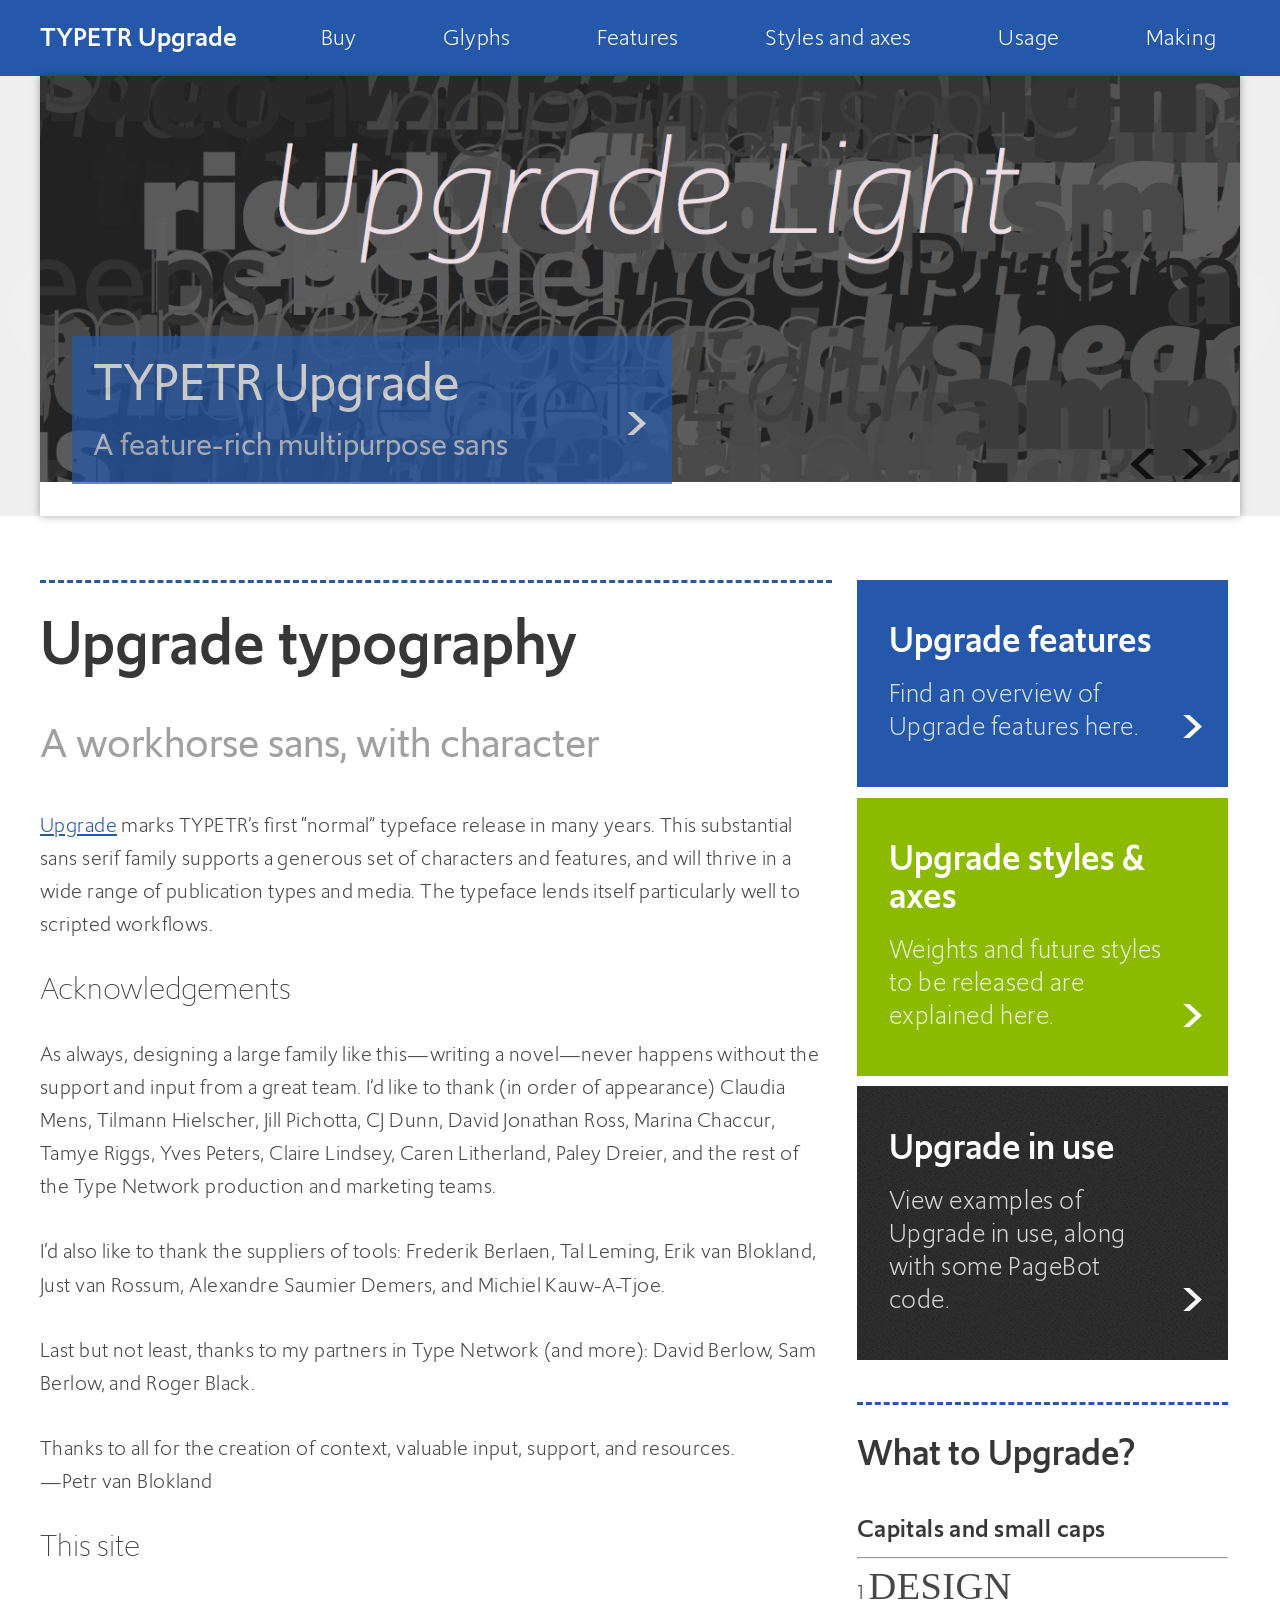
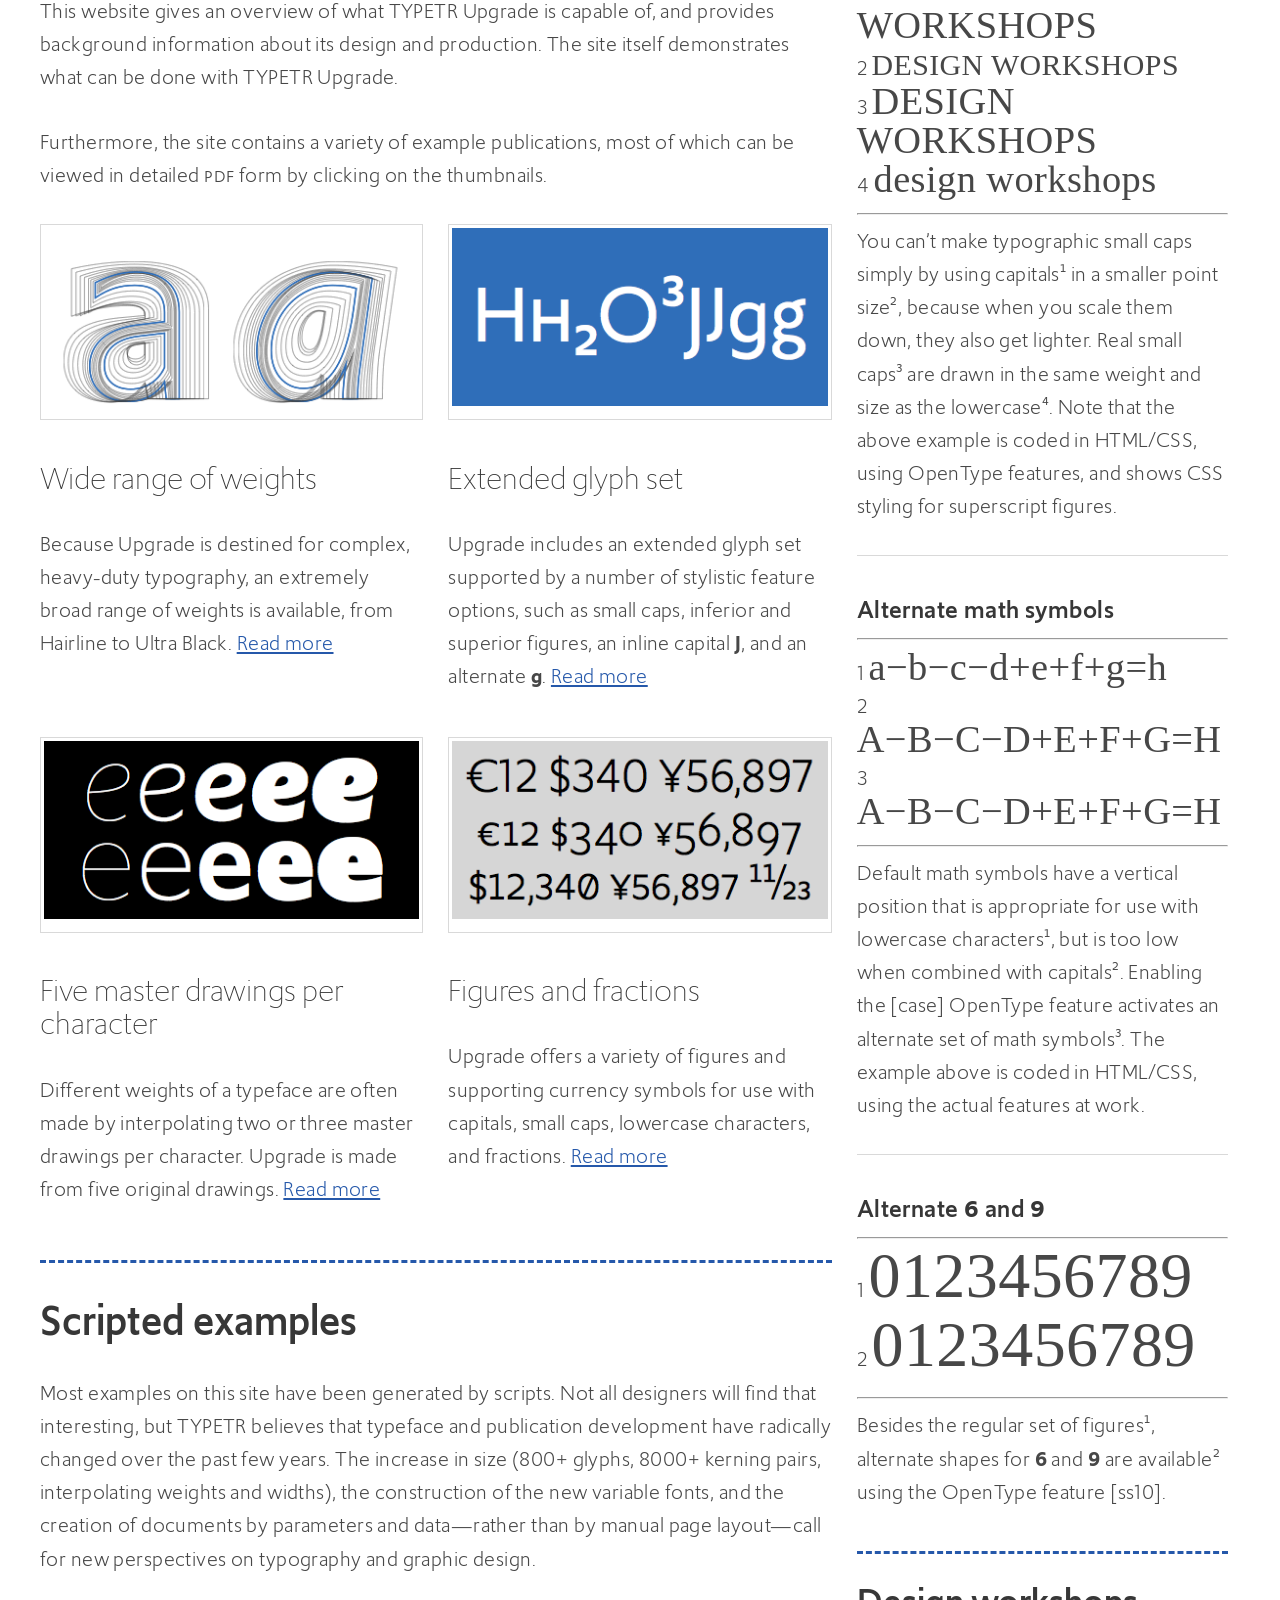
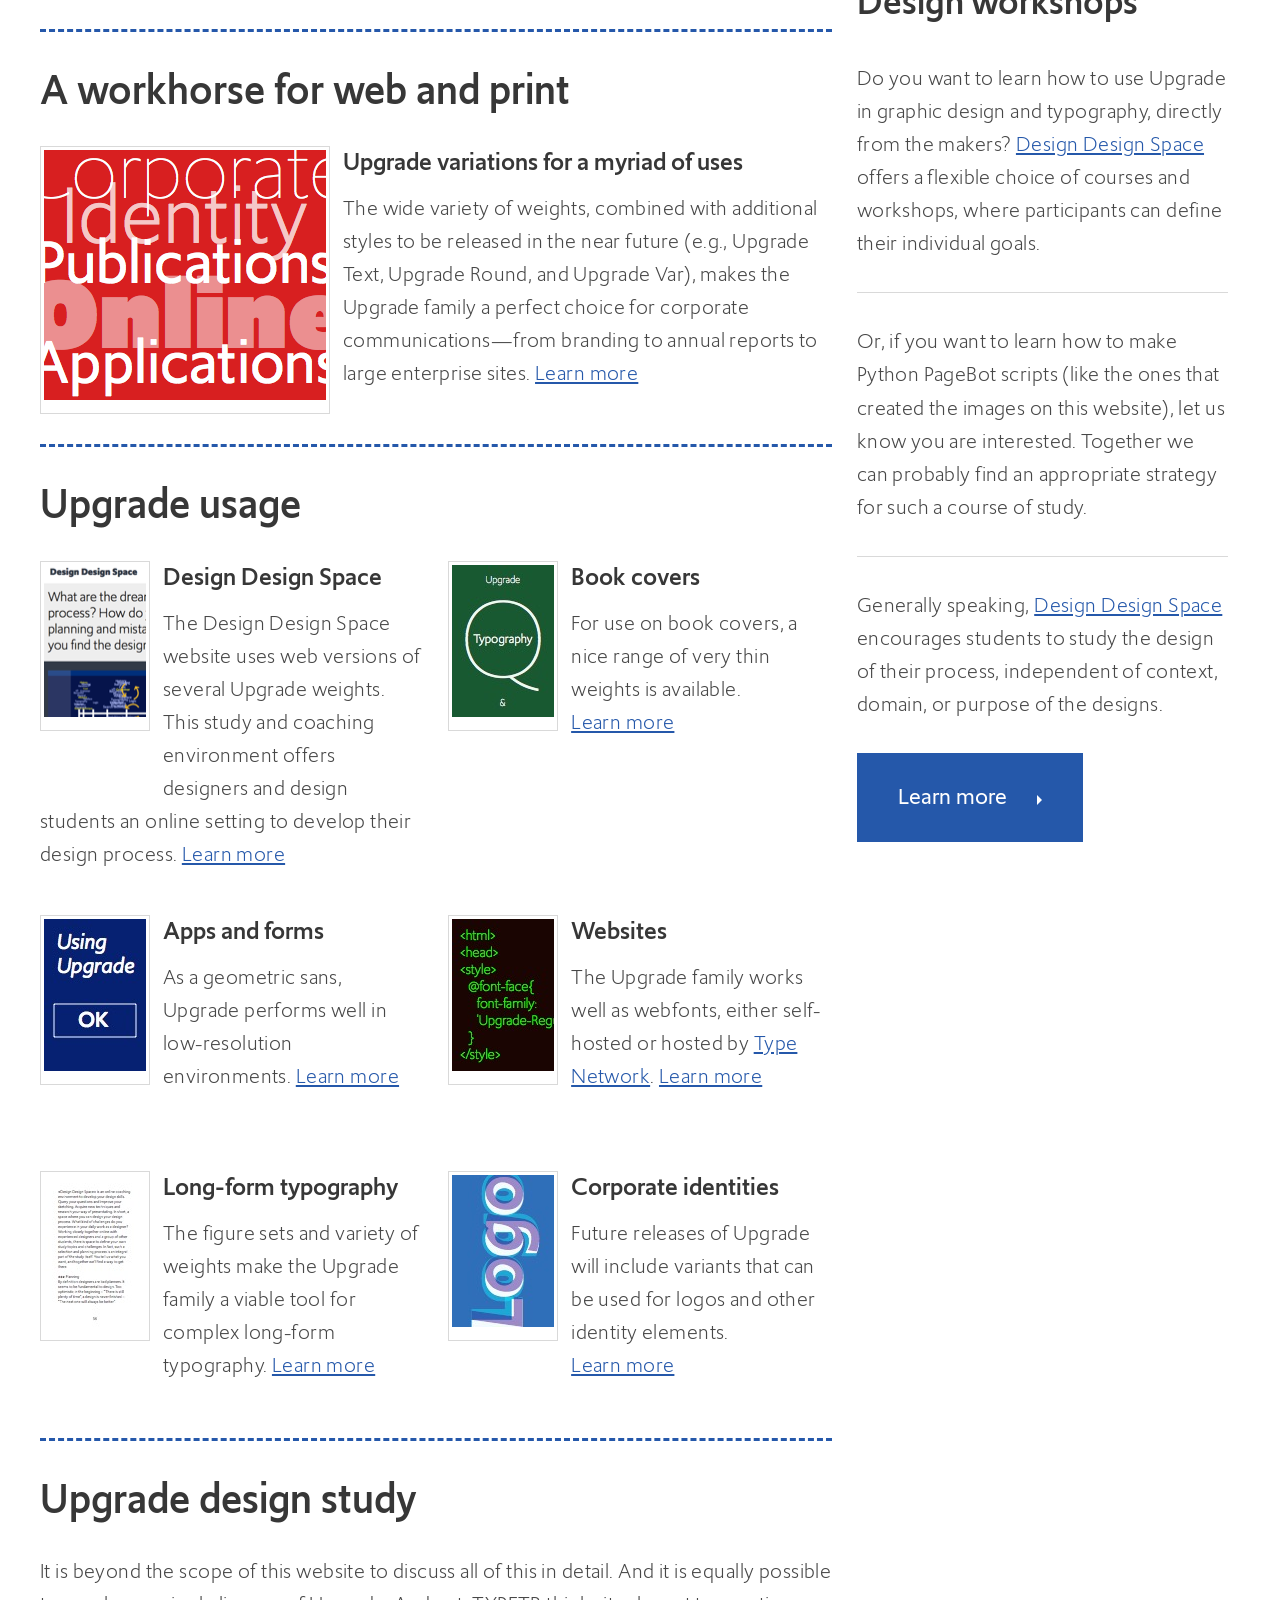
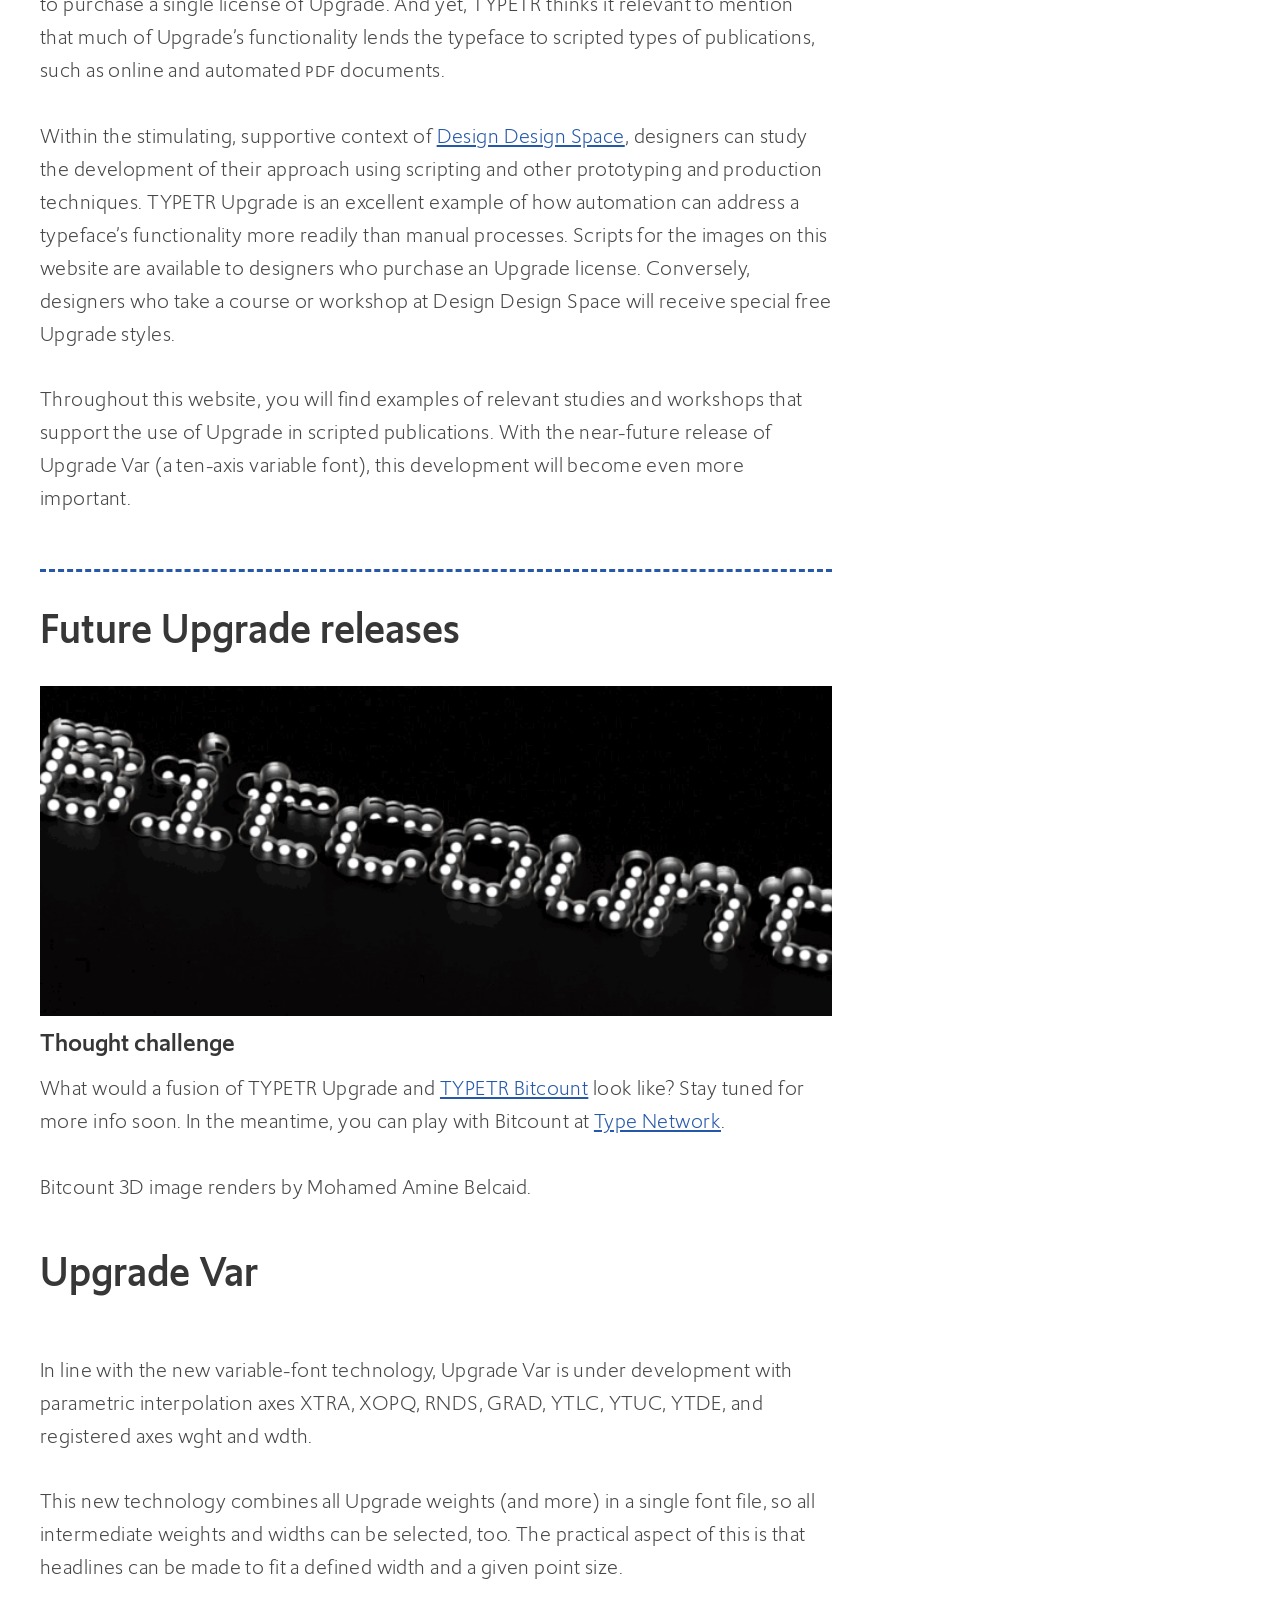
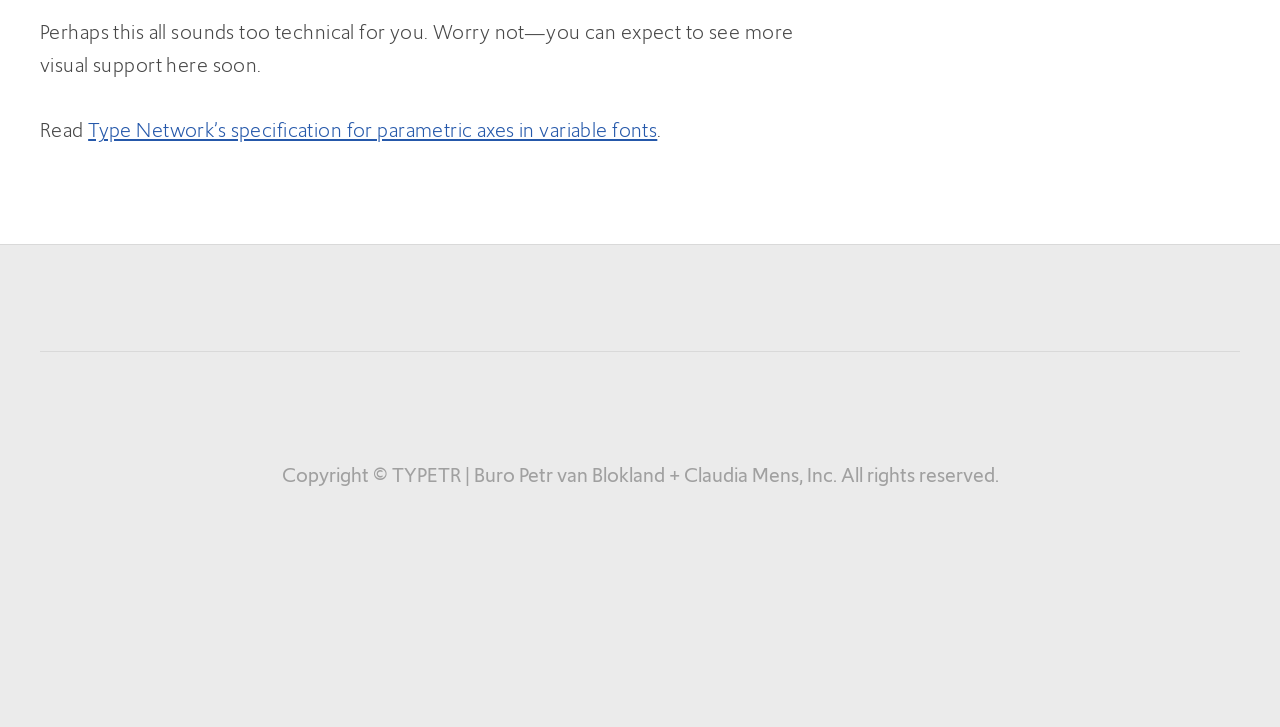
==== commit fe6bc509: "Update index.html" ====
--- a/docs/index.html
+++ b/docs/index.html
@@ -129,7 +129,7 @@
 												<p>As always, designing a large family like this—writing a novel—never happens without the support and input from a great team. I’d like to thank (in order of appearance) Claudia Mens, Tilmann Hielscher, Jill Pichotta, CJ Dunn, David Jonathan Ross, Marina Chaccur, Tamye Riggs, Yves Peters, Claire Lindsey, Caren Litherland, Paley Dreier, and the rest of the Type Network production and marketing teams.</p>
 												<p>I’d also like to thank the suppliers of tools: Frederik Berlaen, Tal Leming, Erik van Blokland, Just van Rossum, Alexandre Saumier Demers, and Michiel Kauw-A-Tjoe.</p>
 												<p>Last but not least, thanks to my partners in Type Network (and more): David Berlow, Sam Berlow, and Roger Black.</p>
-											<p>Thanks to all for the creation of context, valuable input, support, and resources. <b>—Petr van Blokland</b></p>
+											<p>Thanks to all for the creation of context, valuable input, support, and resources.<br />—Petr van Blokland</p>
 
 												<h3>This site</h3>
 												<p>This website gives an overview of what TYPETR Upgrade is capable of, and provides background information about its design and production. The site itself demonstrates what can be done with TYPETR Upgrade.</p>
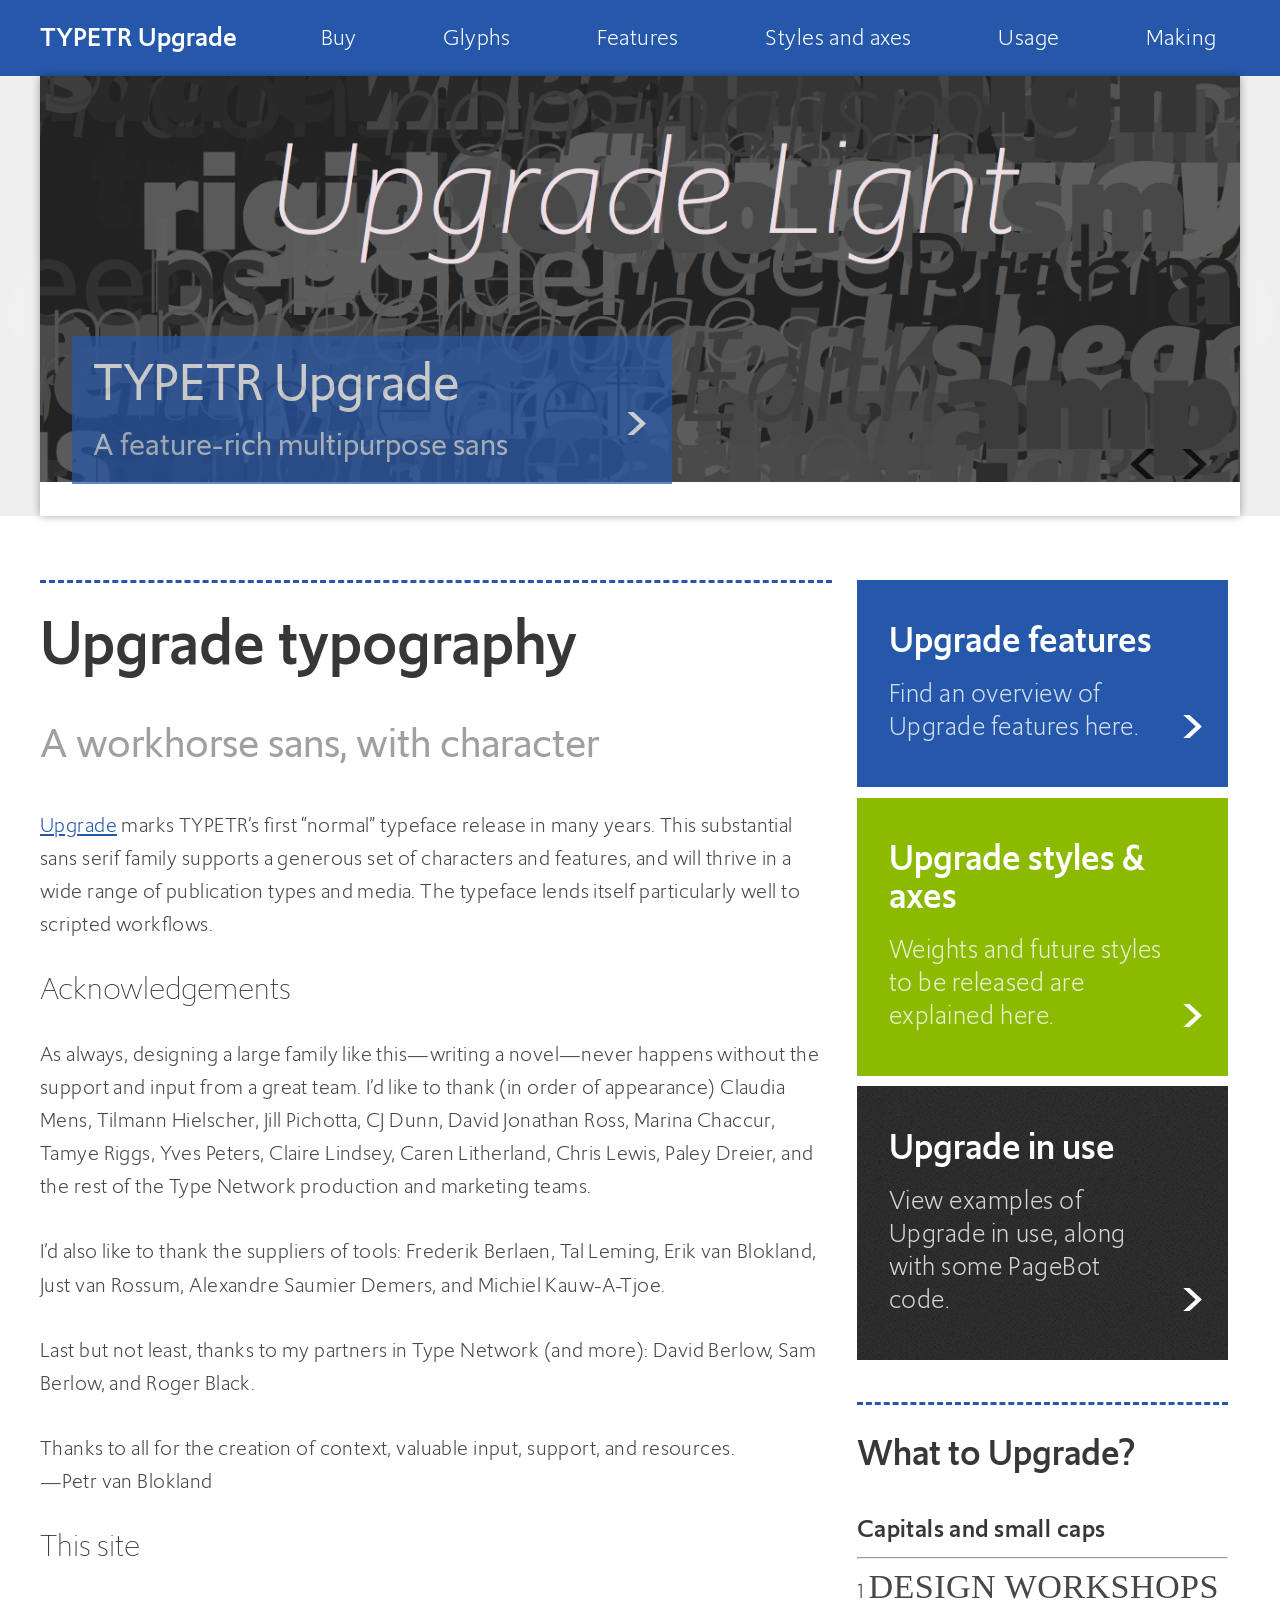
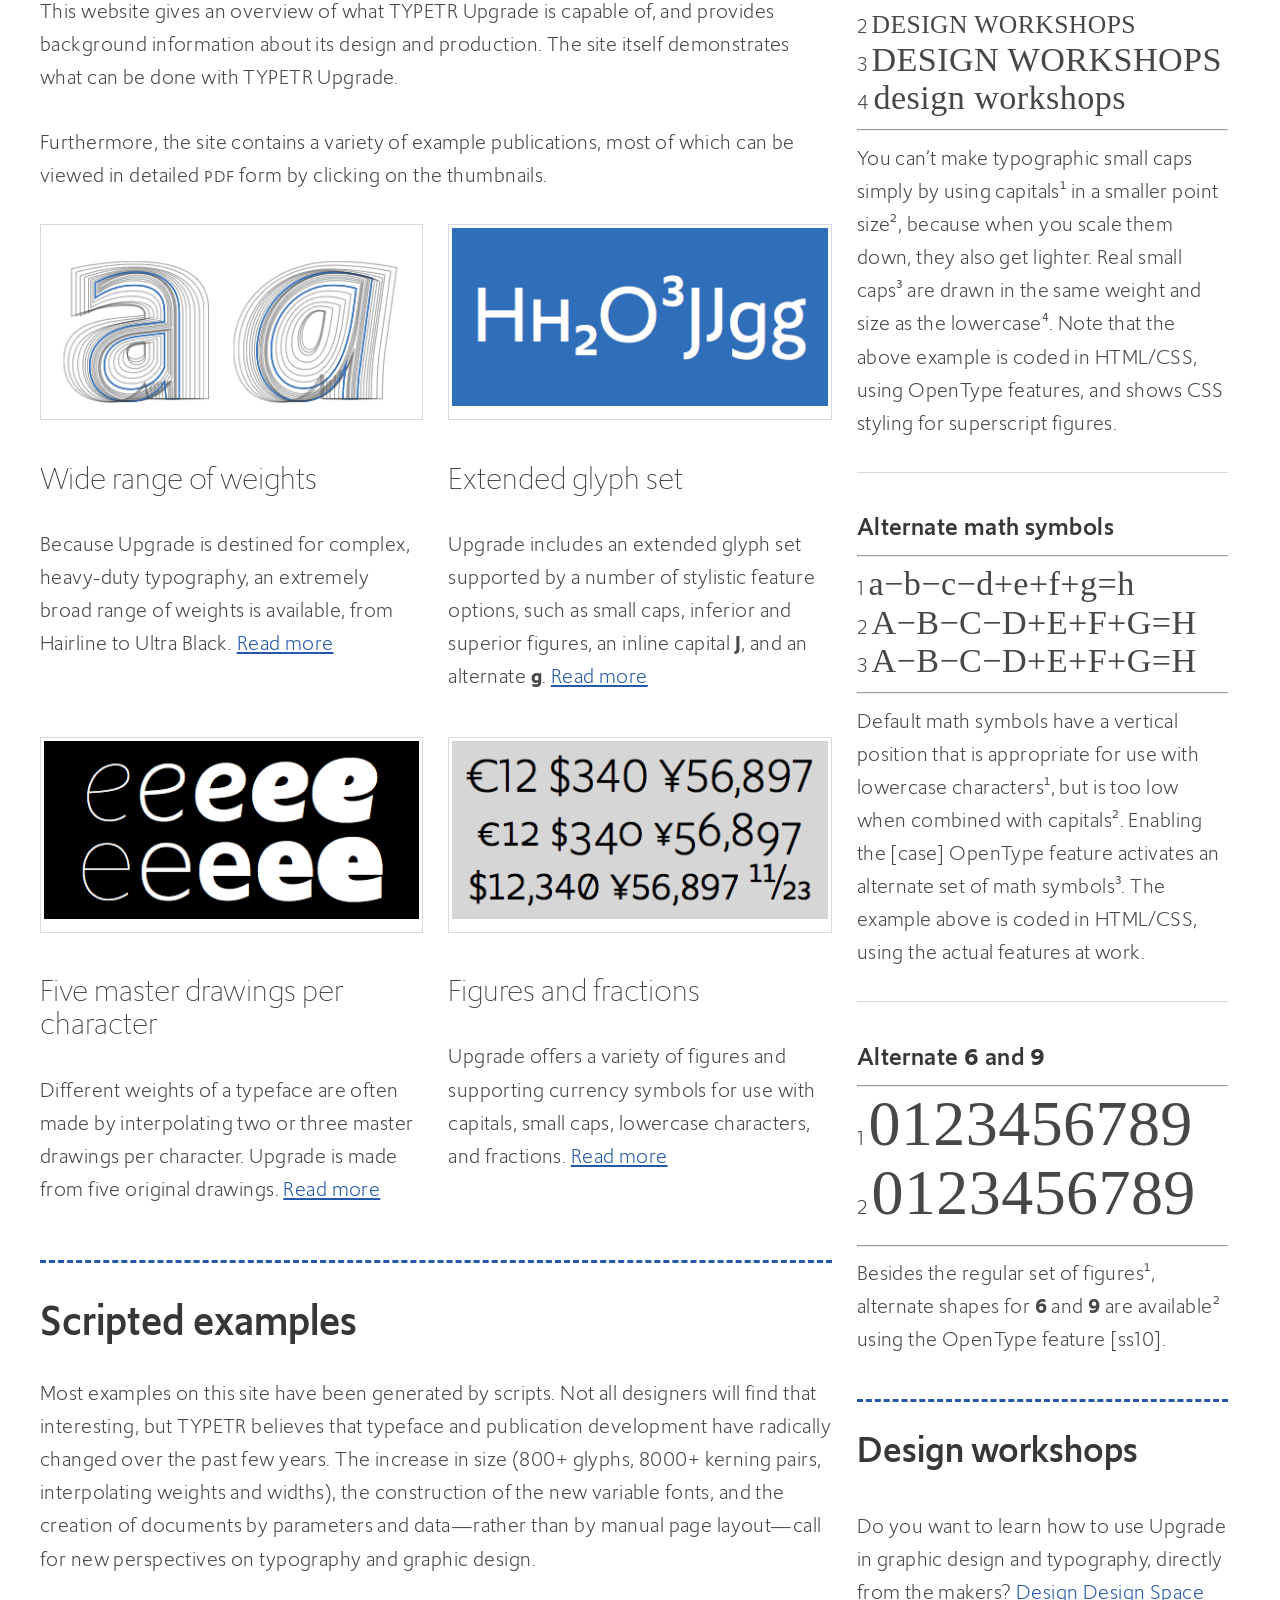
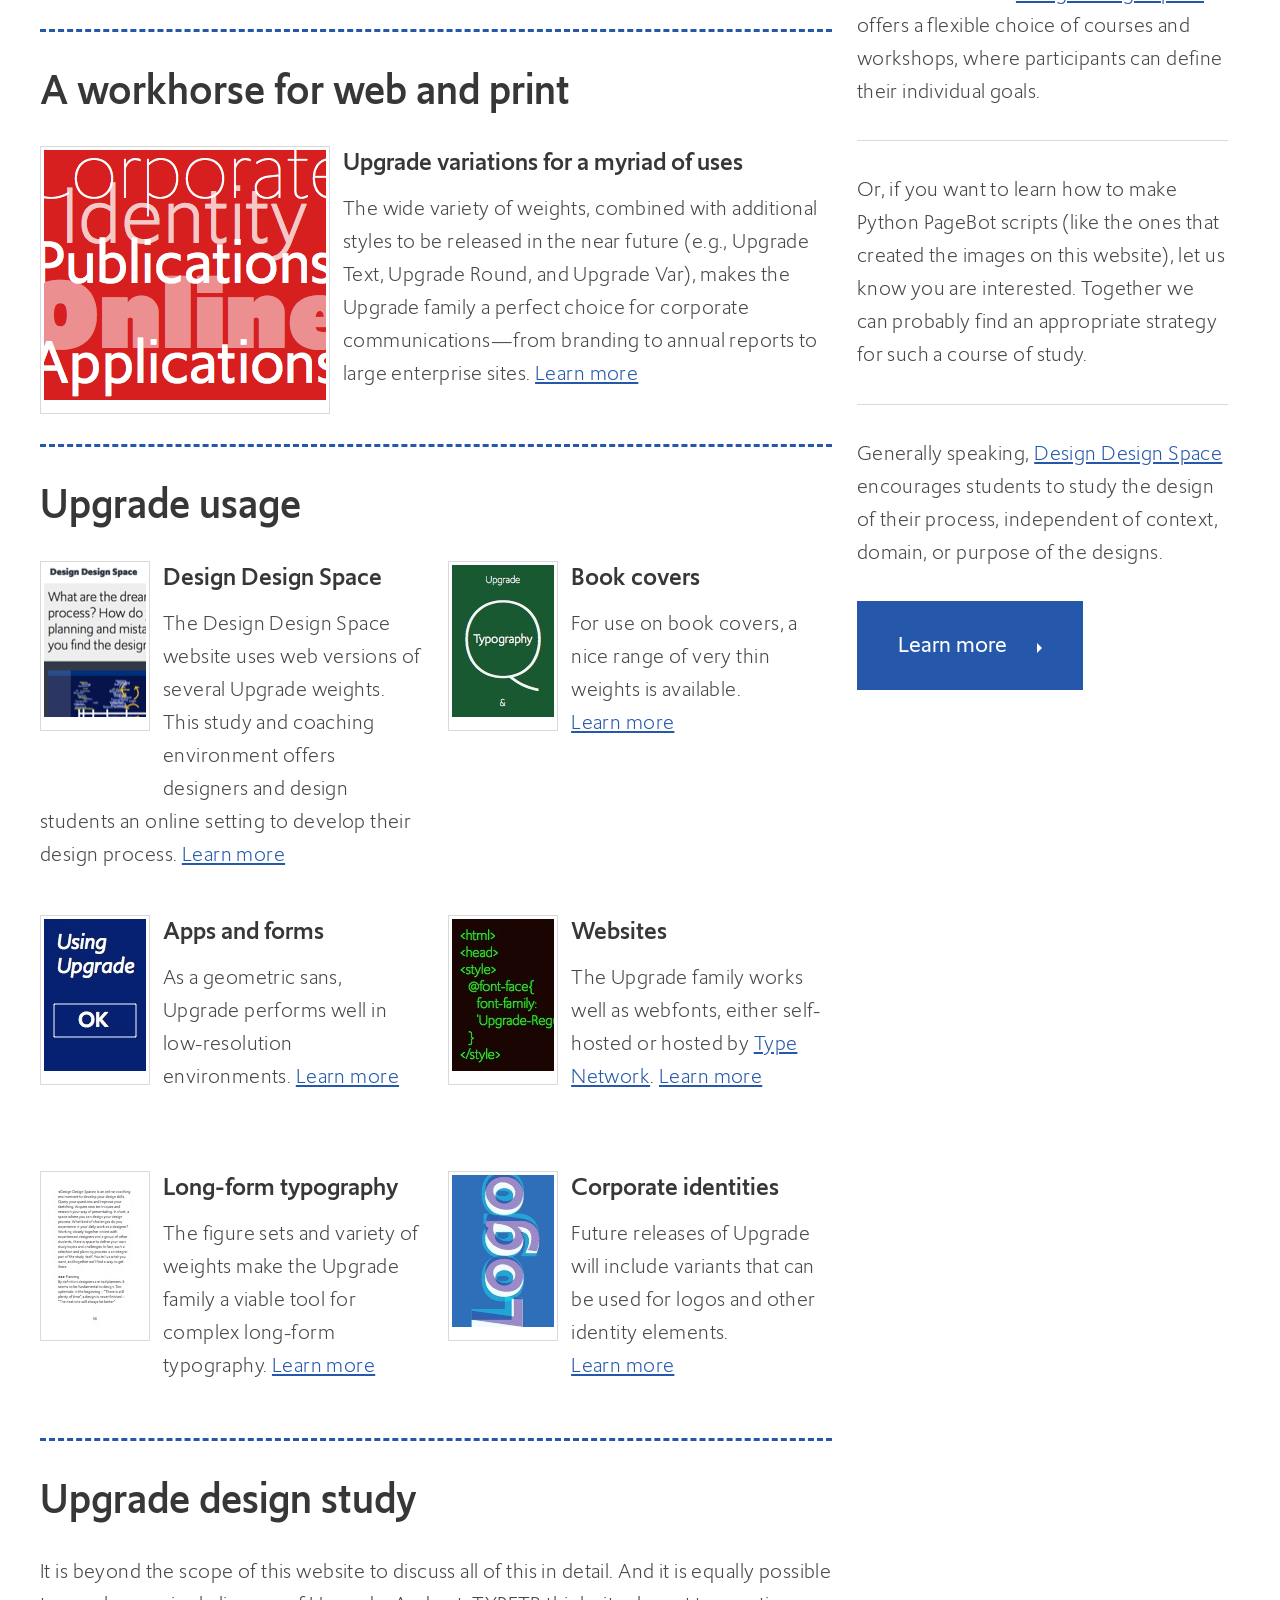
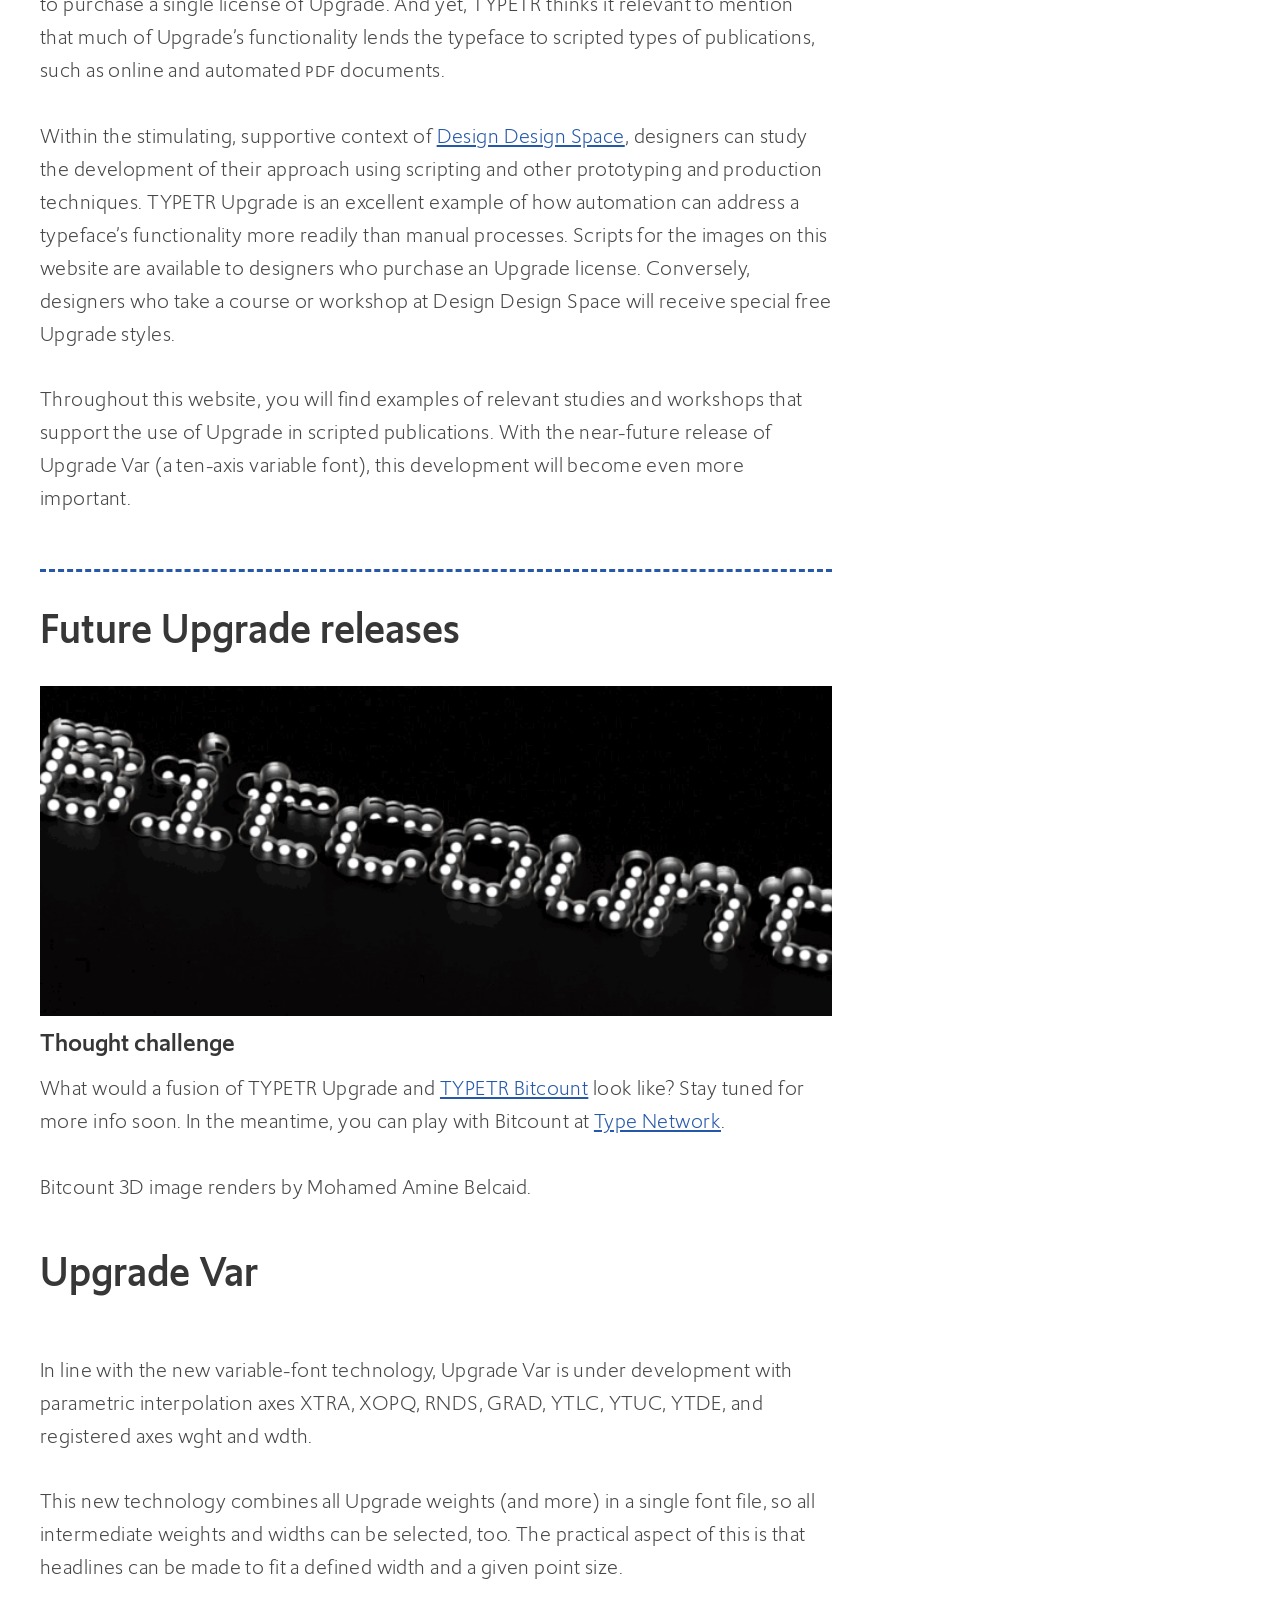
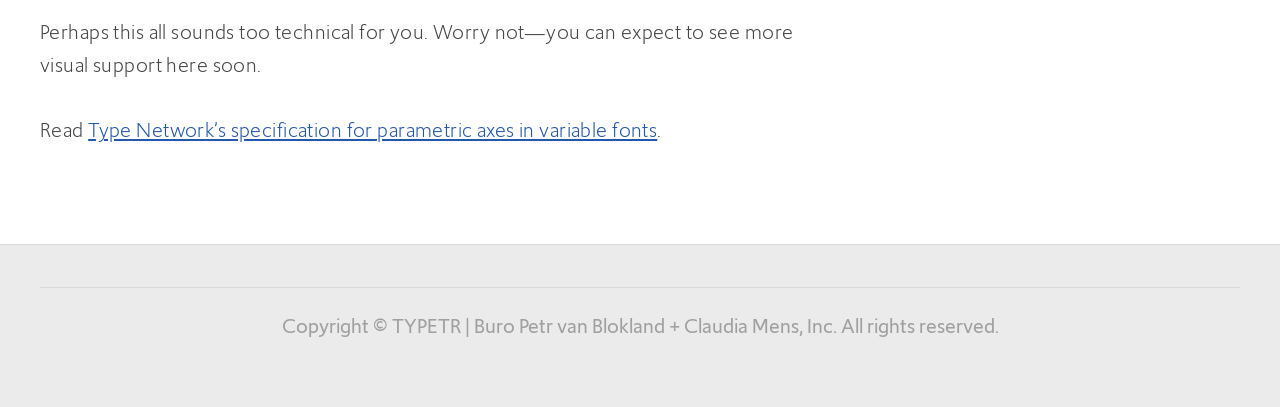
==== commit fec3a0e8: "Add V1.19 Add Chris Point size change in example" ====
--- a/docs/index.html
+++ b/docs/index.html
@@ -126,7 +126,7 @@
 												<p><a href="https://store.typenetwork.com/foundry/typetr/fonts/upgrade" target="External">Upgrade</a> marks TYPETR’s first “normal” typeface release in many years. This substantial sans serif family supports a generous set of characters and features, and will thrive in a wide range of publication types and media. The typeface lends itself particularly well to scripted workflows.</p>
 												
 												<h3>Acknowledgements</h3>
-												<p>As always, designing a large family like this—writing a novel—never happens without the support and input from a great team. I’d like to thank (in order of appearance) Claudia Mens, Tilmann Hielscher, Jill Pichotta, CJ Dunn, David Jonathan Ross, Marina Chaccur, Tamye Riggs, Yves Peters, Claire Lindsey, Caren Litherland, Paley Dreier, and the rest of the Type Network production and marketing teams.</p>
+												<p>As always, designing a large family like this—writing a novel—never happens without the support and input from a great team. I’d like to thank (in order of appearance) Claudia Mens, Tilmann Hielscher, Jill Pichotta, CJ Dunn, David Jonathan Ross, Marina Chaccur, Tamye Riggs, Yves Peters, Claire Lindsey, Caren Litherland, Chris Lewis, Paley Dreier, and the rest of the Type Network production and marketing teams.</p>
 												<p>I’d also like to thank the suppliers of tools: Frederik Berlaen, Tal Leming, Erik van Blokland, Just van Rossum, Alexandre Saumier Demers, and Michiel Kauw-A-Tjoe.</p>
 												<p>Last but not least, thanks to my partners in Type Network (and more): David Berlow, Sam Berlow, and Roger Black.</p>
 											<p>Thanks to all for the creation of context, valuable input, support, and resources.<br />—Petr van Blokland</p>
@@ -291,10 +291,10 @@
 														<li>
 															<h3>Capitals and small caps</h3>
 															<hr>
-															1 <span style="font-size:1.8em;font-family:Upgrade-Semibold">DESIGN WORKSHOPS</span><br>
-															2 <span style="font-size:1.4em;font-family:Upgrade-Semibold">DESIGN WORKSHOPS</span><br>
-															3 <span style="font-size:1.8em;font-family:Upgrade-Semibold" class="c2sc">DESIGN WORKSHOPS</span><br>
-															4 <span style="font-size:1.8em;font-family:Upgrade-Semibold">design workshops</span>
+															1 <span style="font-size:1.6em;font-family:Upgrade-Semibold">DESIGN WORKSHOPS</span><br>
+															2 <span style="font-size:1.2em;font-family:Upgrade-Semibold">DESIGN WORKSHOPS</span><br>
+															3 <span style="font-size:1.6em;font-family:Upgrade-Semibold" class="c2sc">DESIGN WORKSHOPS</span><br>
+															4 <span style="font-size:1.6em;font-family:Upgrade-Semibold">design workshops</span>
 															<hr>
 															<p>You can’t make typographic small caps simply by using capitals<sup>1</sup> in a smaller point size<sup>2</sup>, because when you scale them down, they also get lighter. <em>Real</em> small caps<sup>3</sup> are drawn in the same weight and size as the lowercase<sup>4</sup>. Note that the above example is coded in HTML/CSS, using OpenType features, and shows CSS styling for superscript figures.</p>
 
@@ -302,9 +302,9 @@
 														<li>
 															<h3>Alternate math symbols</h3>
 															<hr>
-															1 <span style="font-size:1.8em;font-family:Upgrade-Regular">a&minus;b&minus;c&minus;d+e+f+g=h</span><br>
-															2 <span style="font-size:1.8em;font-family:Upgrade-Regular">A&minus;B&minus;C&minus;D+E+F+G=H</span><br>
-															3 <span style="font-size:1.8em;font-family:Upgrade-Regular" class="case">A&minus;B&minus;C&minus;D+E+F+G=H</span>
+															1 <span style="font-size:1.6em;font-family:Upgrade-Regular">a&minus;b&minus;c&minus;d+e+f+g=h</span><br>
+															2 <span style="font-size:1.6em;font-family:Upgrade-Regular">A&minus;B&minus;C&minus;D+E+F+G=H</span><br>
+															3 <span style="font-size:1.6em;font-family:Upgrade-Regular" class="case">A&minus;B&minus;C&minus;D+E+F+G=H</span>
 															<hr>
 															<p>Default math symbols have a vertical position that is appropriate for use with lowercase characters<sup>1</sup>, but is too low when combined with capitals<sup>2</sup>. Enabling the [case] OpenType feature activates an alternate set of math symbols<sup>3</sup>.
 															The example above is coded in HTML/CSS, using the actual features at work.</p>
--- a/docs/assets/css/main.css
+++ b/docs/assets/css/main.css
@@ -1615,7 +1615,7 @@
 			#footer-wrapper {
 				background: #EBEBEB;
 				border-top: solid 1px #d9d9d9;
-				padding: 5em 0 5em 0;
+				padding: 2em 0 2em 0;
 			}
 
 		/* Header */
@@ -2008,11 +2008,11 @@
 			}
 
 			#page-footer section {
-				margin: 0 0 5em 0;
+				margin: 0 0 1em 0;
 			}
 
 				#page-footer section h2 {
-					margin: 0 0 1.5em 0;
+					margin: 0 0 0.5em 0;
 				}
 
 			#page-footer > section:last-child {
@@ -2028,7 +2028,7 @@
 			#copyright {
 				border-top: solid 1px #d9d9d9;
 				text-align: center;
-				padding: 5em 0 6em 0;
+				padding: 1em 0 1em 0;
 				color: #a0a0a0;
 			}
 
@@ -2090,7 +2090,7 @@
 			}
 
 			#footer-wrapper {
-				padding: 4em 0 3em 0;
+				padding: 2em 0 1.5em 0;
 			}
 
 		/* Header */
@@ -2167,7 +2167,7 @@
 		/* Copyright */
 
 			#copyright {
-				padding: 3em 0 4em 0;
+				padding: 1em 0 1em 0;
 			}
 
 	}
@@ -2344,11 +2344,11 @@
 			#footer-wrapper {
 				background: #f6f6f6;
 				border-top: solid 1px #d9d9d9;
-				padding: 4em 20px 4em 20px;
+				padding: 2em 10px 2em 10px;
 			}
 
 				#footer-wrapper section {
-					margin-bottom: 5em !important;
+					margin-bottom: 2em !important;
 				}
 
 		/* Off-Canvas Navigation */
@@ -2676,7 +2676,7 @@
 			#copyright {
 				border-top: solid 1px #d9d9d9;
 				text-align: center;
-				padding: 2.5em 0 0 0;
+				padding: 1em 0 0 0;
 				color: #a0a0a0;
 			}
 
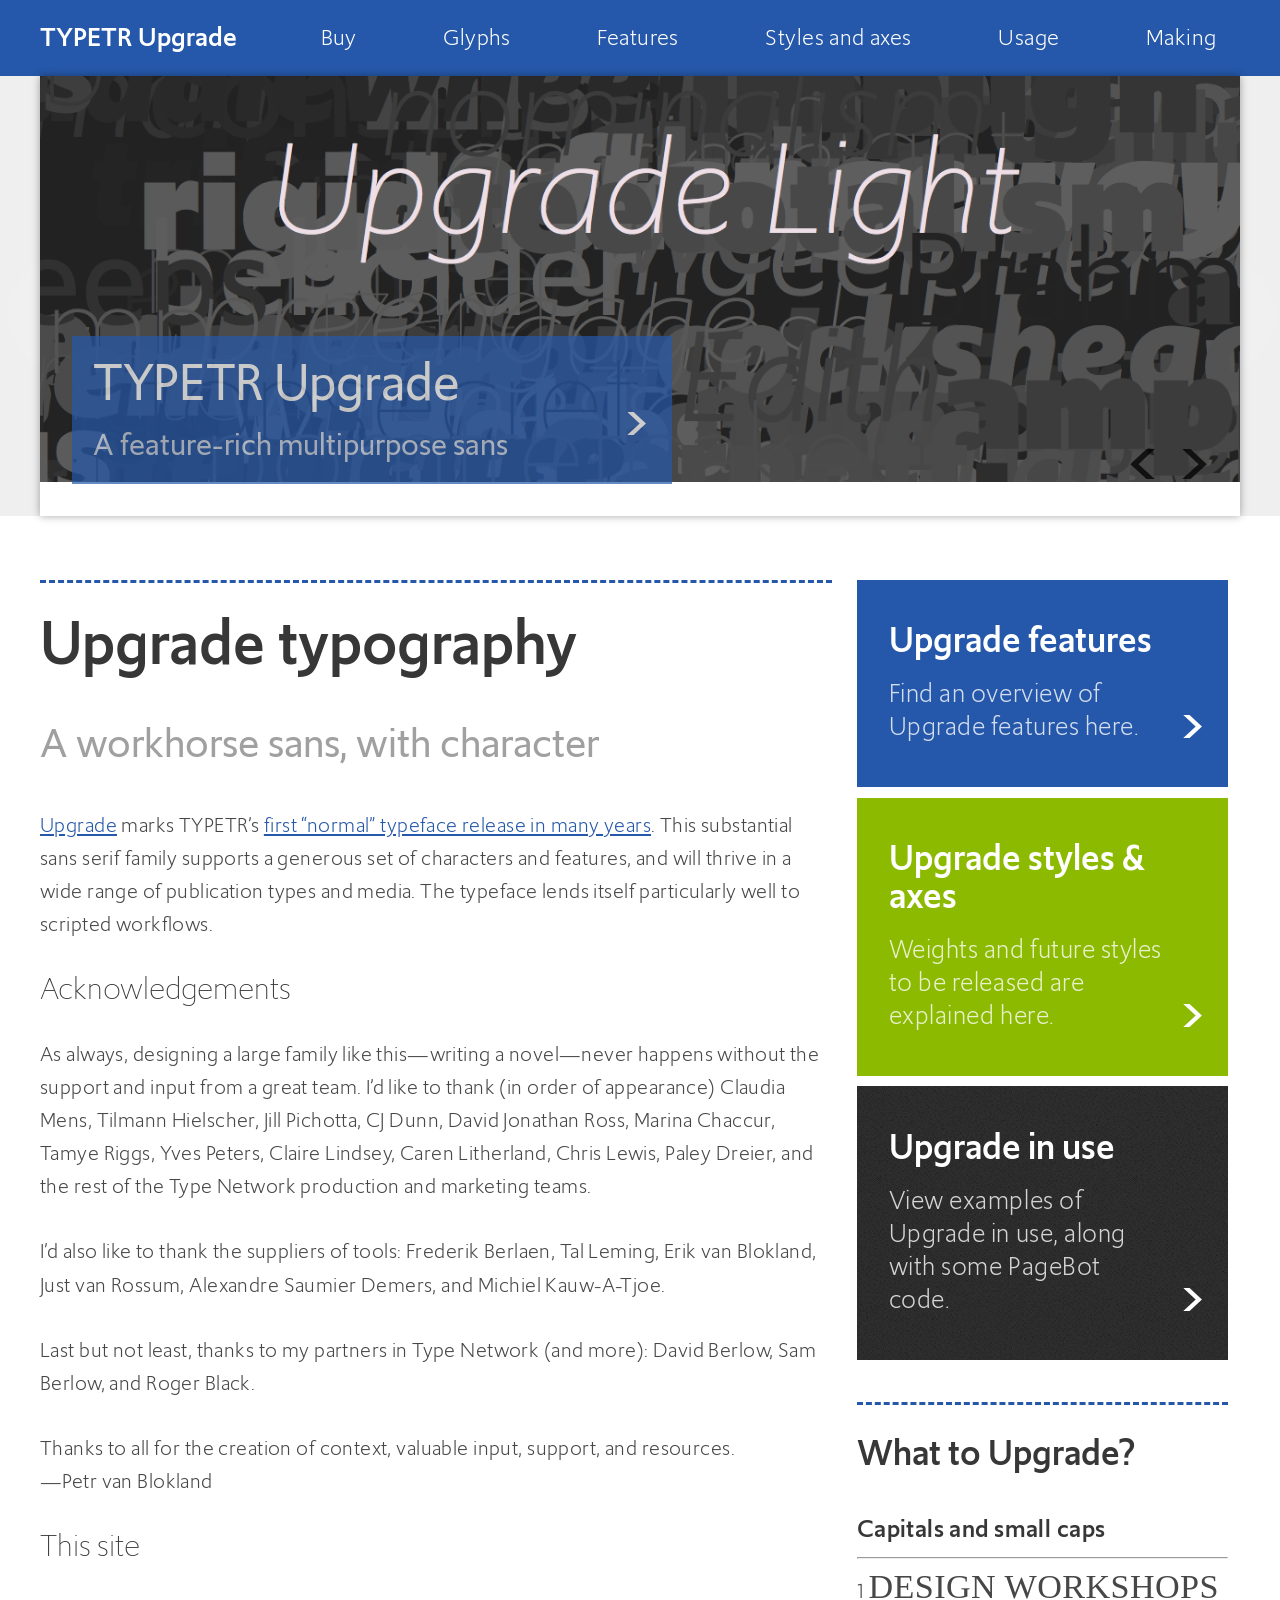
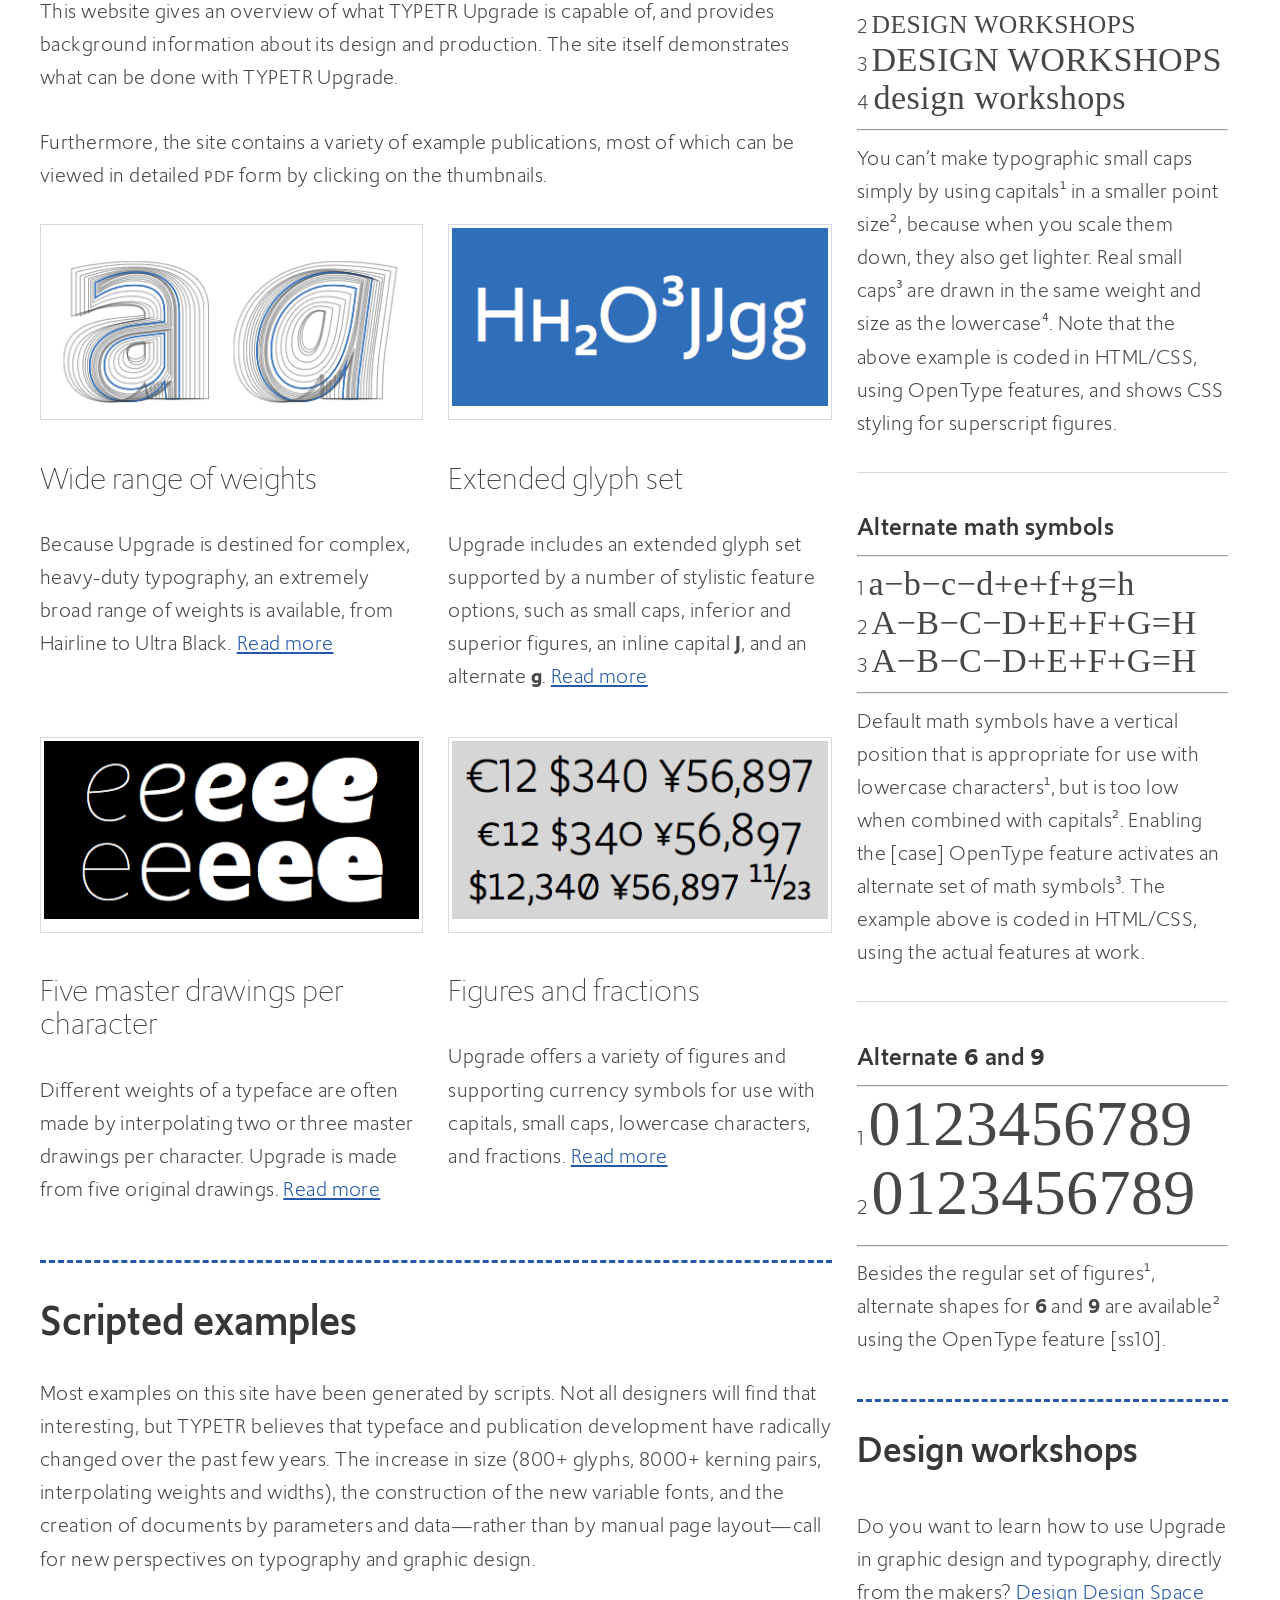
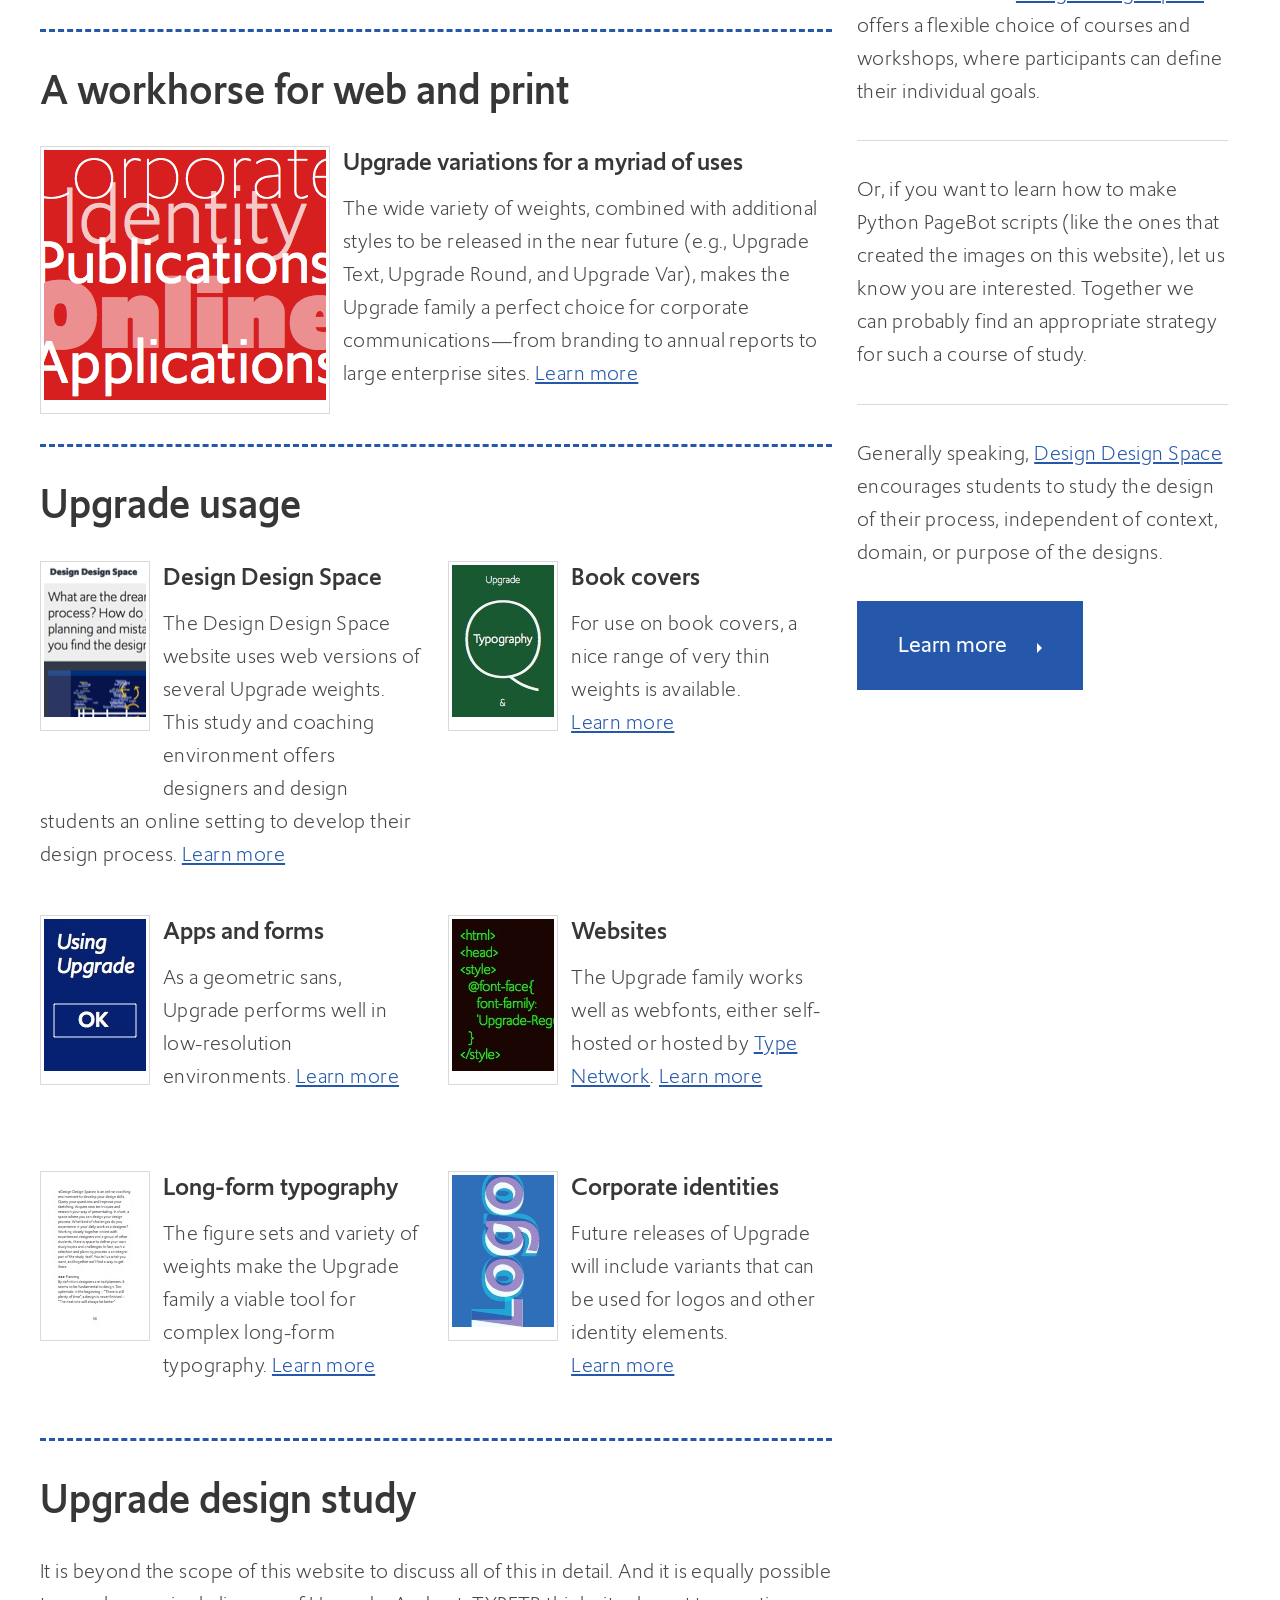
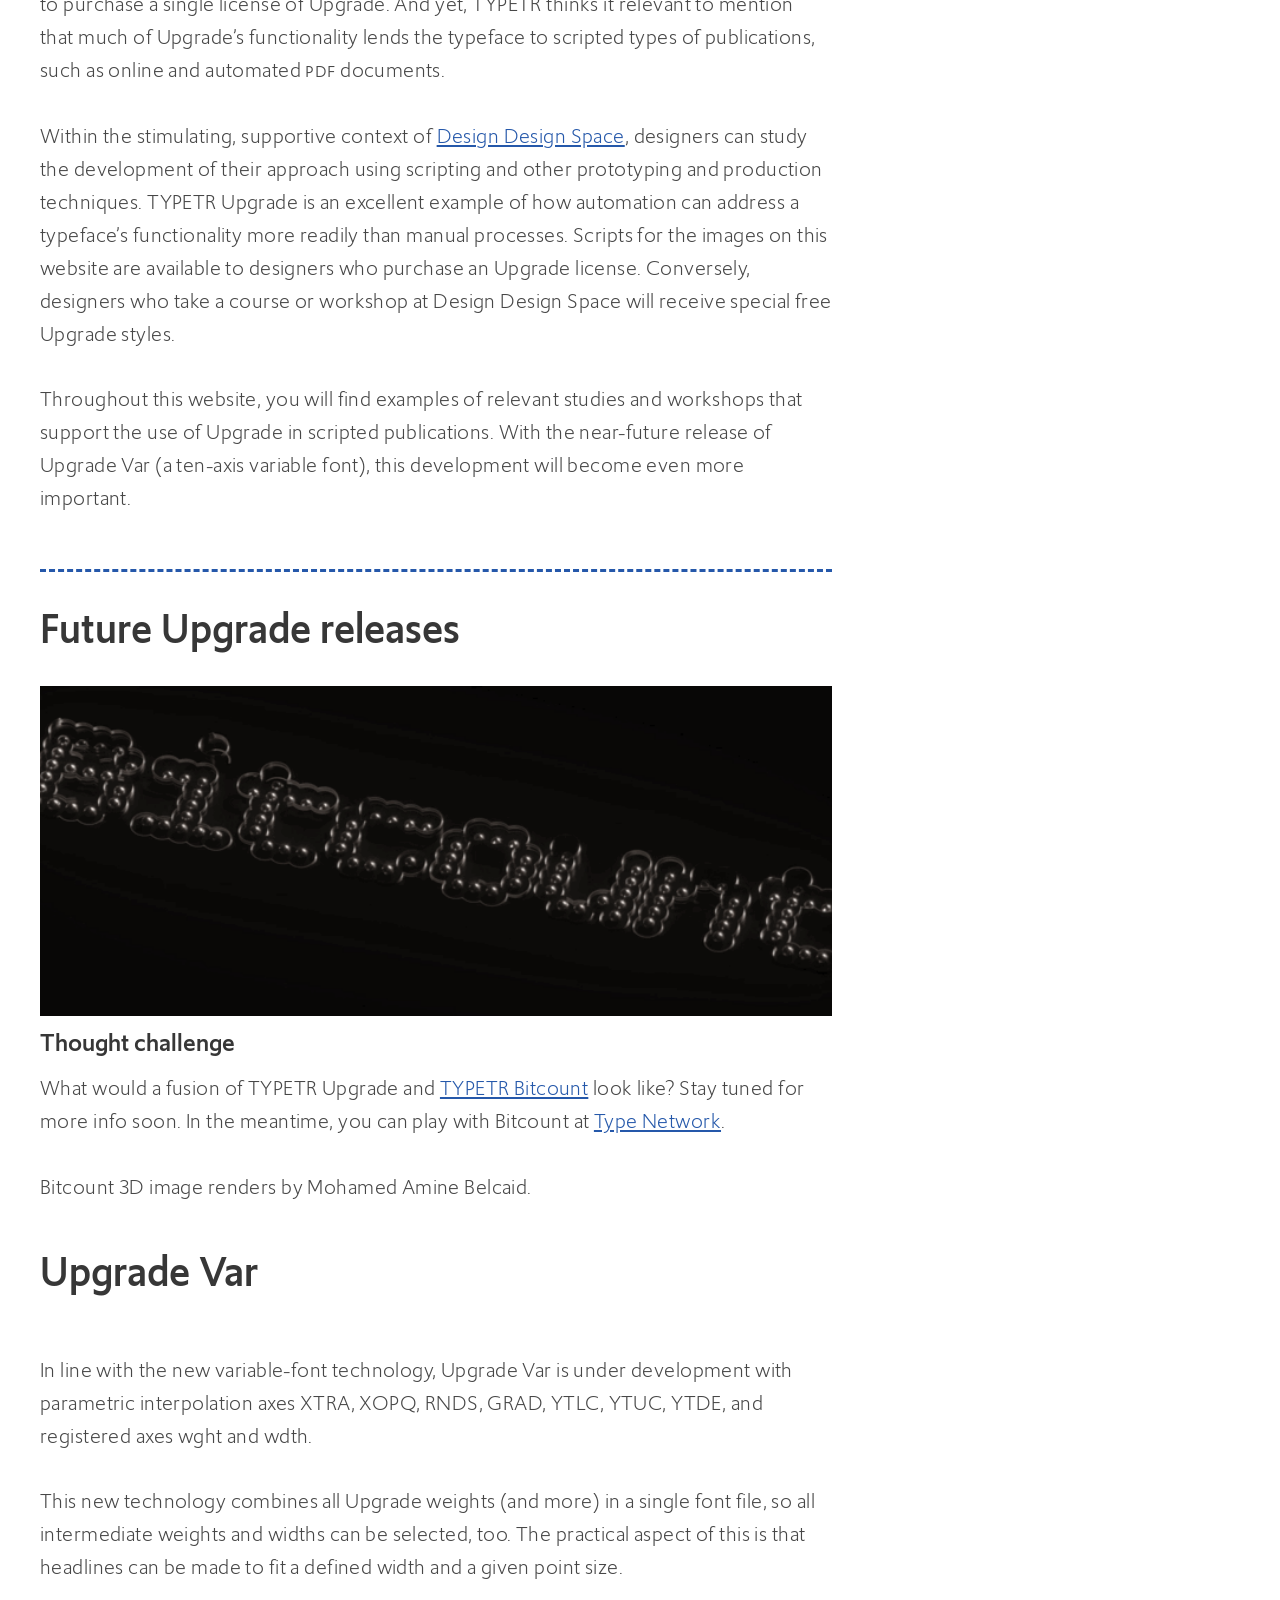
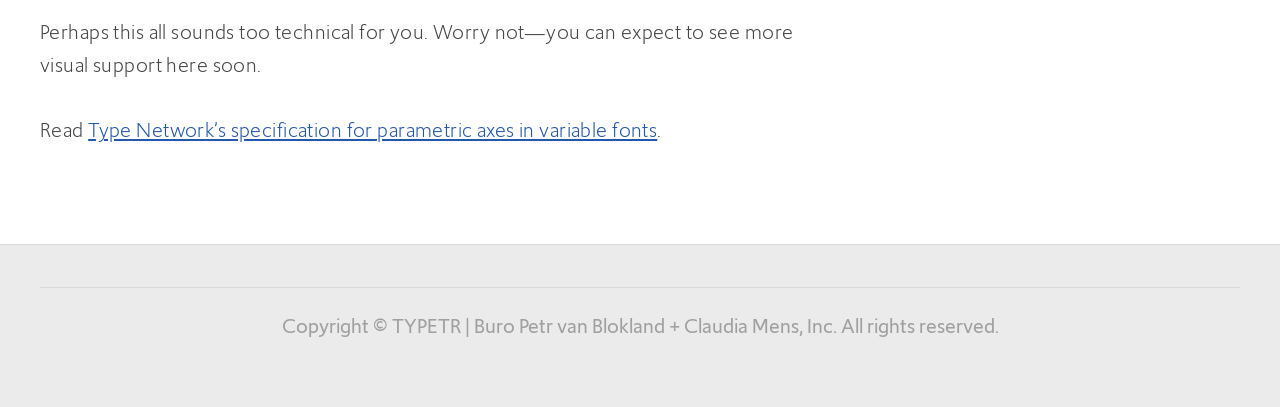
==== commit 961dd960: "Update index.html" ====
--- a/docs/index.html
+++ b/docs/index.html
@@ -25,7 +25,7 @@
 								<h1><a href="index.html" id="logo"><span>TYPETR</span> Upgrade</a></h1>
 								<nav id="nav">
 									<ul>
-										<li><a href="https://store.typenetwork.com/foundry/typetr/fonts/upgrade" target="External">Buy</a></li>
+										<li><a href="http://store.typenetwork.com/foundry/typetr/series/upgrade" target="External">Buy</a></li>
 										<li><a href="glyphs.html">Glyphs</a></li>
 										<li><a href="features.html">Features</a></li>
 										<li><a href="stylesaxes.html">Styles and axes</a></li>
@@ -123,7 +123,7 @@
 													<h2>Upgrade typography</h2>
 													<span class="byline">A workhorse sans, with character</span>
 												</header>
-												<p><a href="https://store.typenetwork.com/foundry/typetr/fonts/upgrade" target="External">Upgrade</a> marks TYPETR’s first “normal” typeface release in many years. This substantial sans serif family supports a generous set of characters and features, and will thrive in a wide range of publication types and media. The typeface lends itself particularly well to scripted workflows.</p>
+												<p><a href="http://store.typenetwork.com/foundry/typetr/series/upgrade" target="External">Upgrade</a> marks TYPETR’s <a href="https://typetr.typenetwork.com/news/article/TYPETR-delivers-Upgrade-a-modern-humanist-sans-built-for-the-future">first “normal” typeface release in many years</a>. This substantial sans serif family supports a generous set of characters and features, and will thrive in a wide range of publication types and media. The typeface lends itself particularly well to scripted workflows.</p>
 												
 												<h3>Acknowledgements</h3>
 												<p>As always, designing a large family like this—writing a novel—never happens without the support and input from a great team. I’d like to thank (in order of appearance) Claudia Mens, Tilmann Hielscher, Jill Pichotta, CJ Dunn, David Jonathan Ross, Marina Chaccur, Tamye Riggs, Yves Peters, Claire Lindsey, Caren Litherland, Chris Lewis, Paley Dreier, and the rest of the Type Network production and marketing teams.</p>
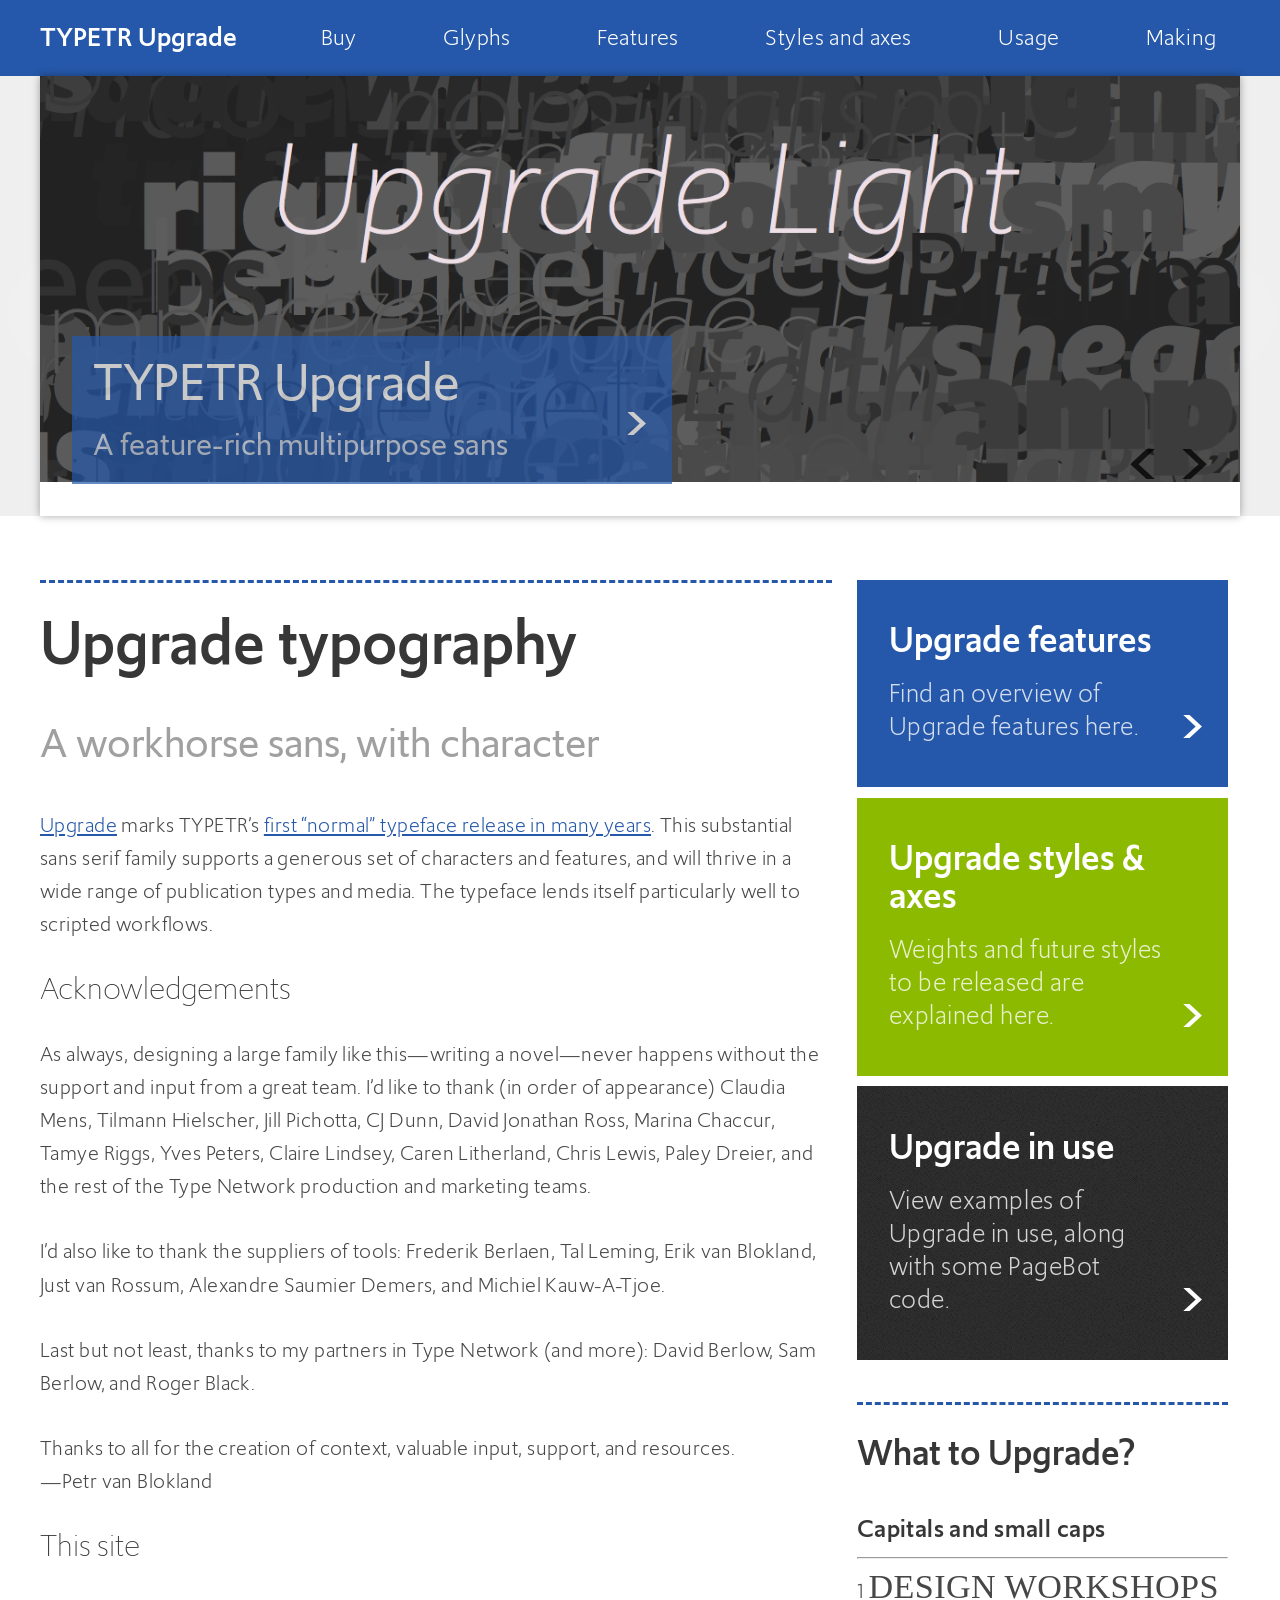
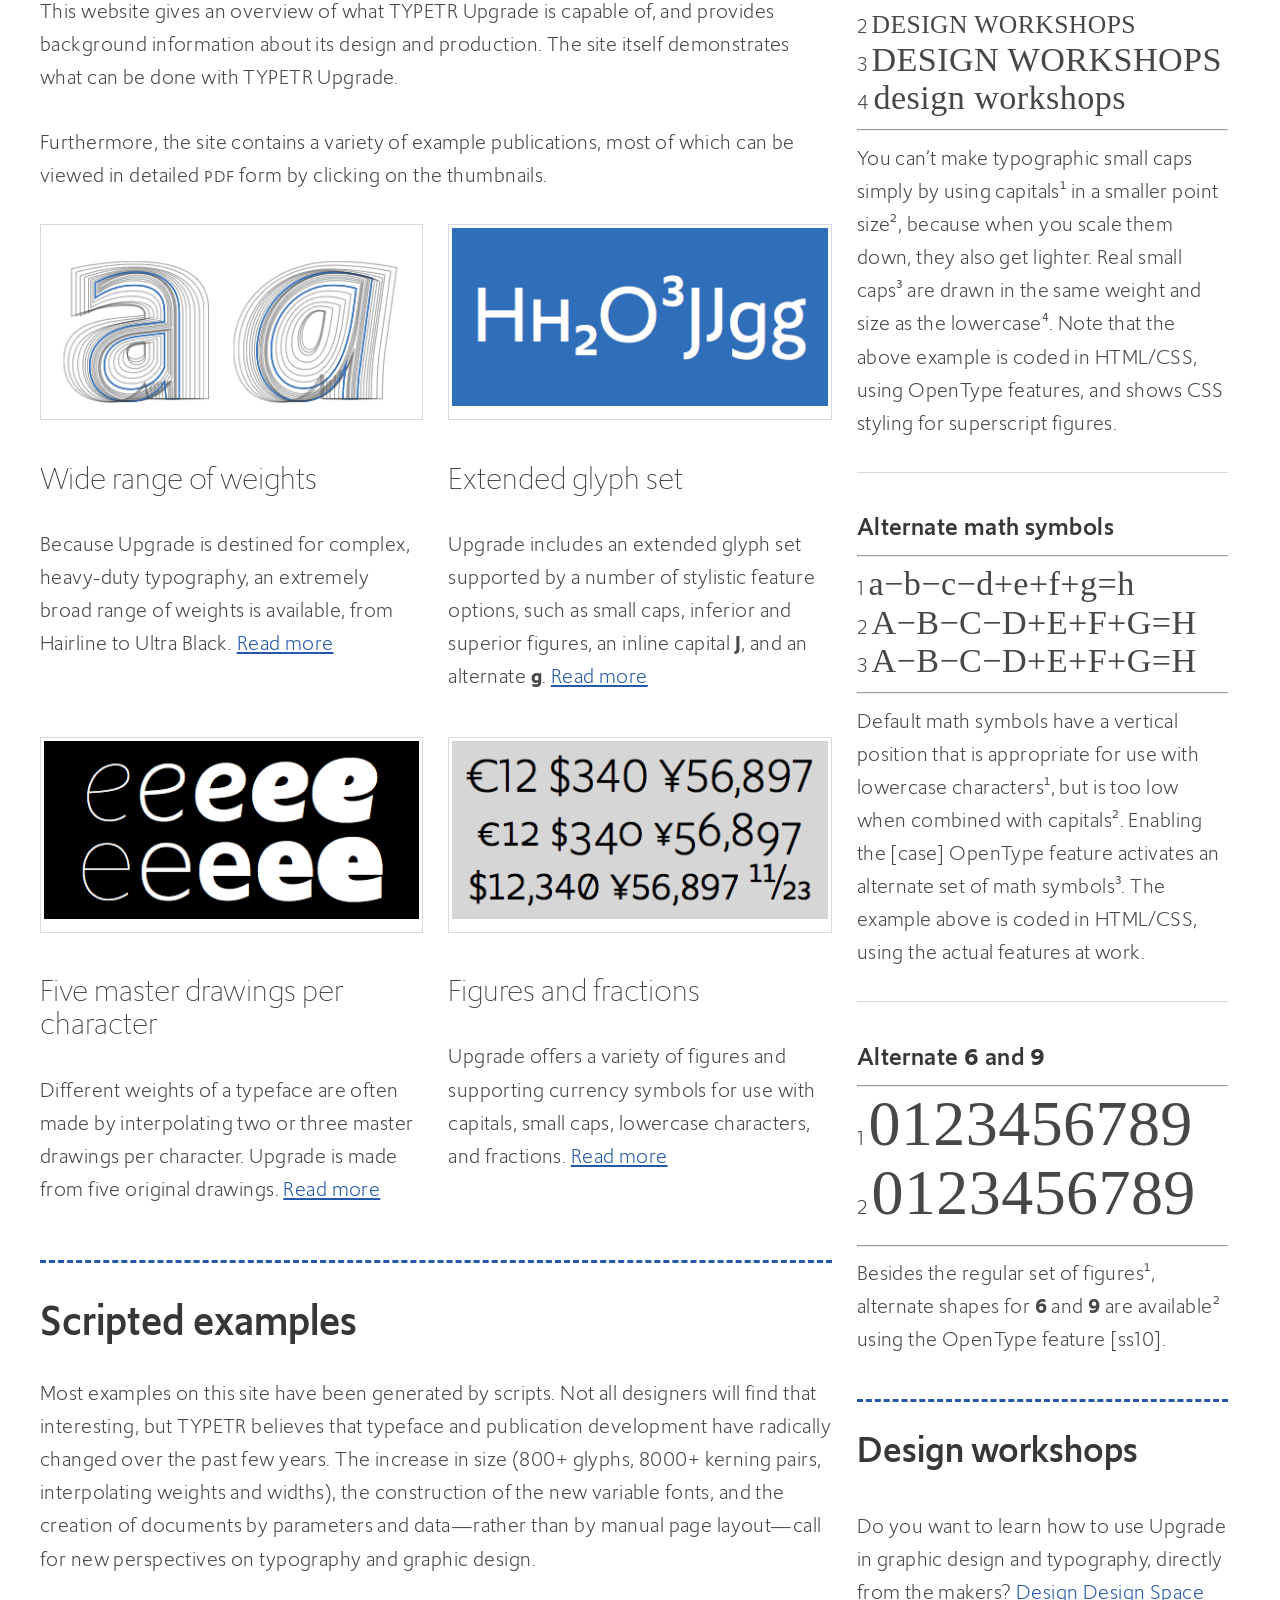
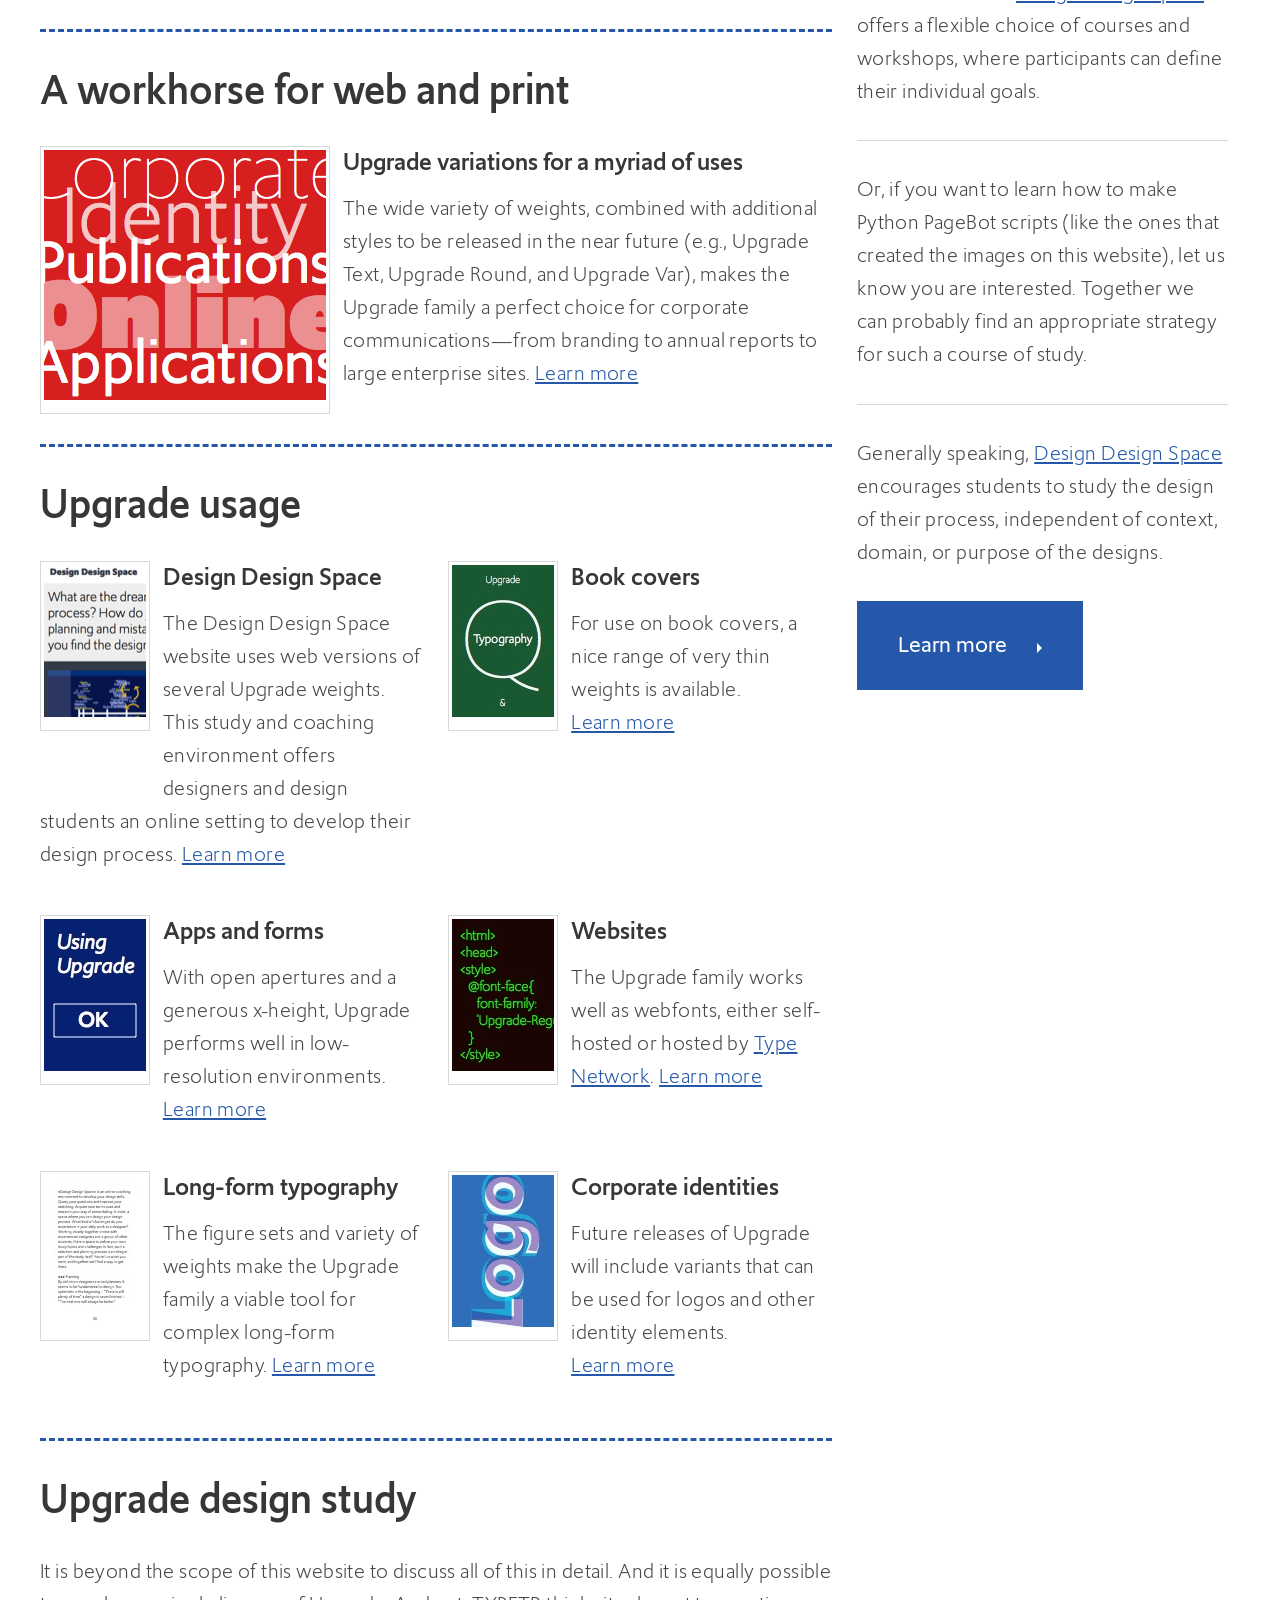
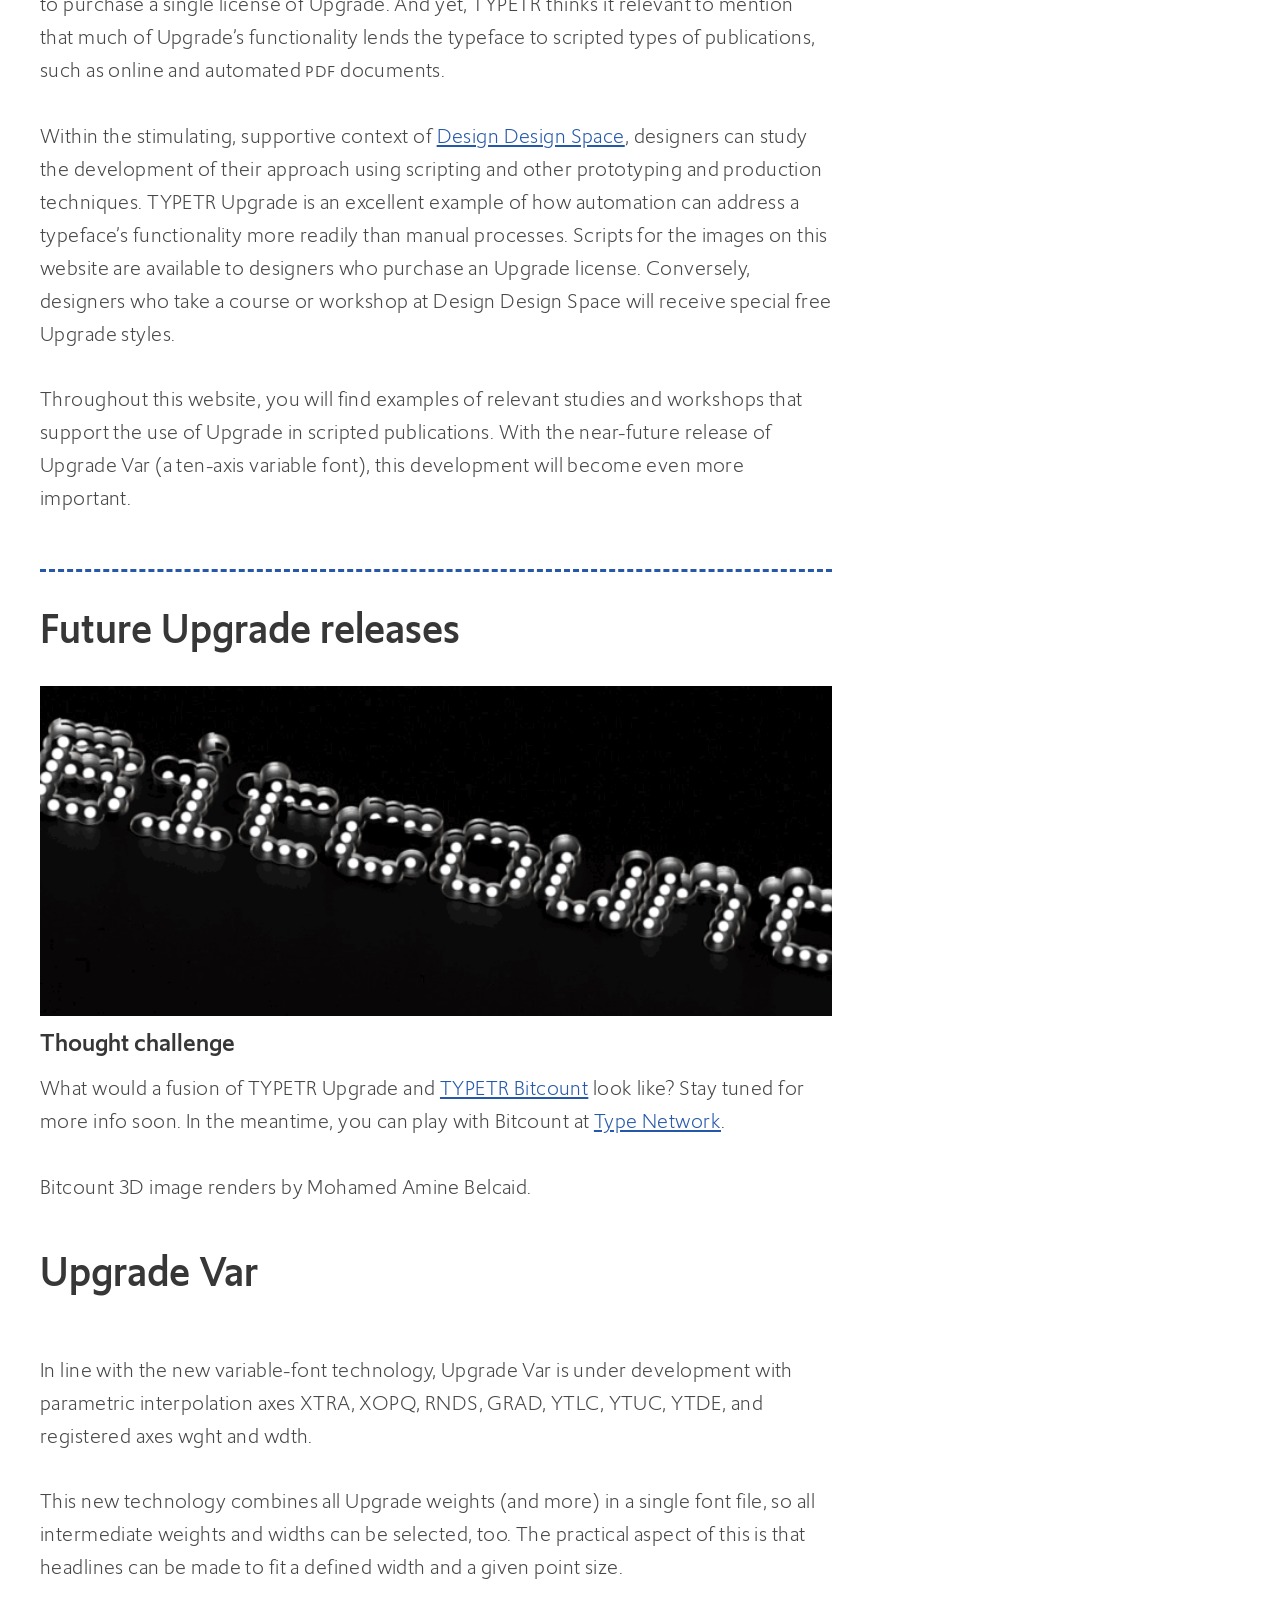
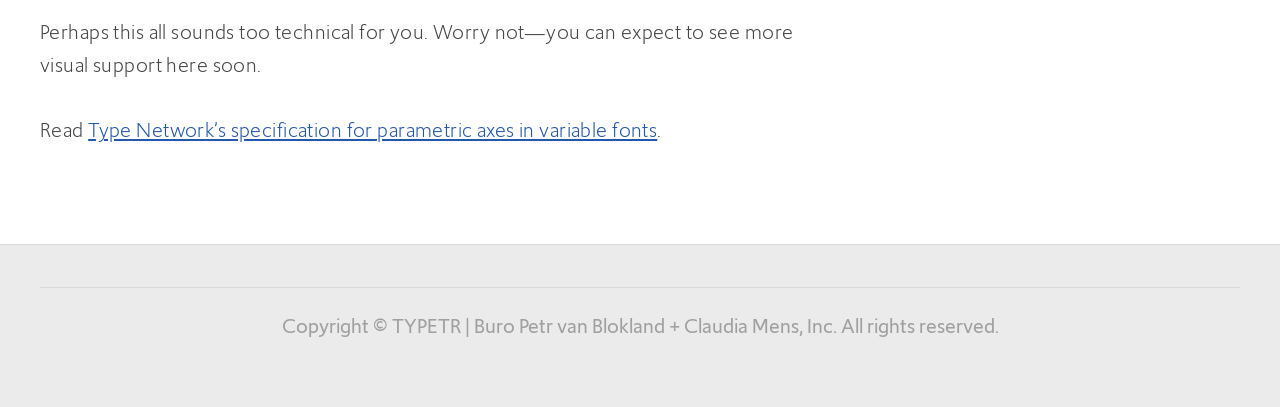
==== commit 0bbb789d: "Update index.html" ====
--- a/docs/index.html
+++ b/docs/index.html
@@ -202,7 +202,7 @@
 														<div class="6u 12u(mobile)"><section>
 															<a href="usage.html" class="image image-style2 align-left"><img src="images/pic08.jpg" alt="" /></a>
 															<h3>Apps and forms</h3>
-															<p>As a geometric sans, Upgrade performs well in low-resolution environments. <a href="usage.html">Learn&nbsp;more</a></p>
+															<p>With open apertures and a generous x-height, Upgrade performs well in low-resolution environments. <a href="usage.html">Learn&nbsp;more</a></p>
 														</section></div>
 														<div class="6u 12u(mobile)"><section>
 															<a href="usage.html" class="image image-style2 align-left"><img src="images/pic09.jpg" alt="" /></a>
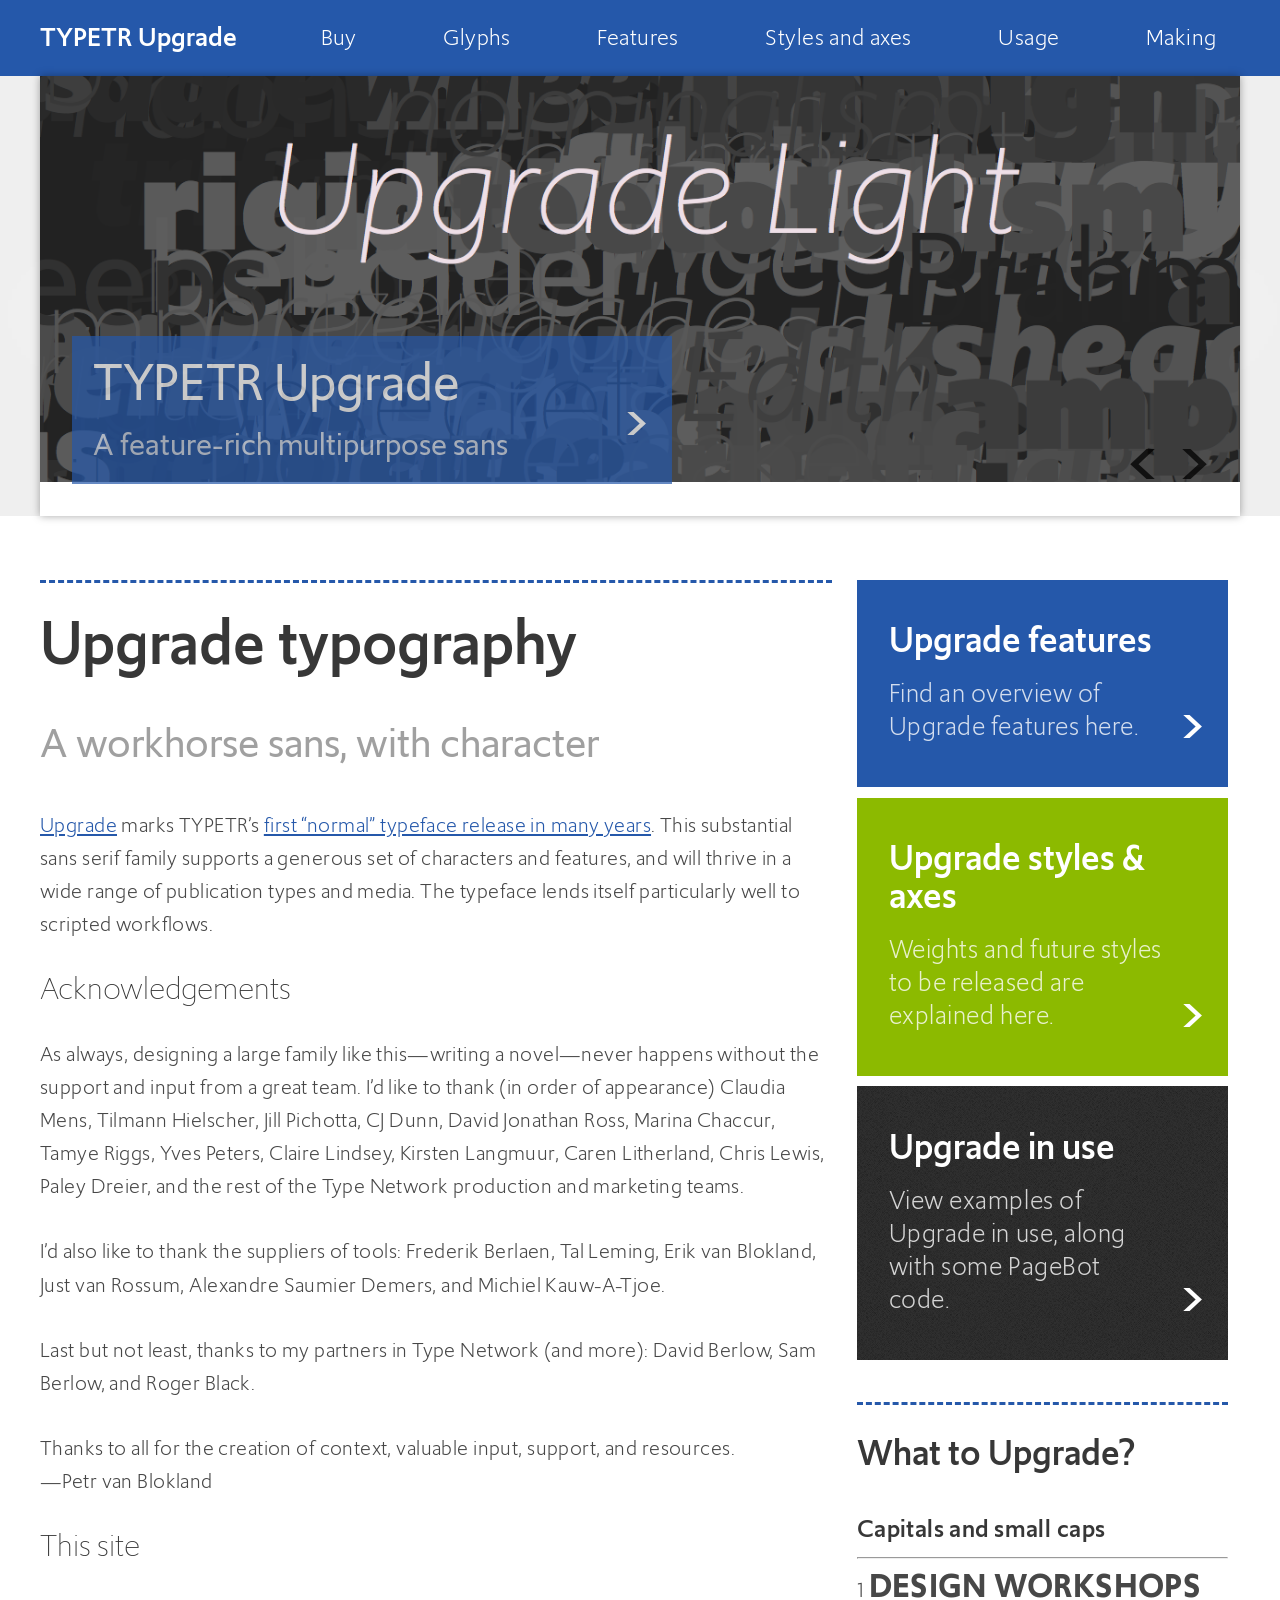
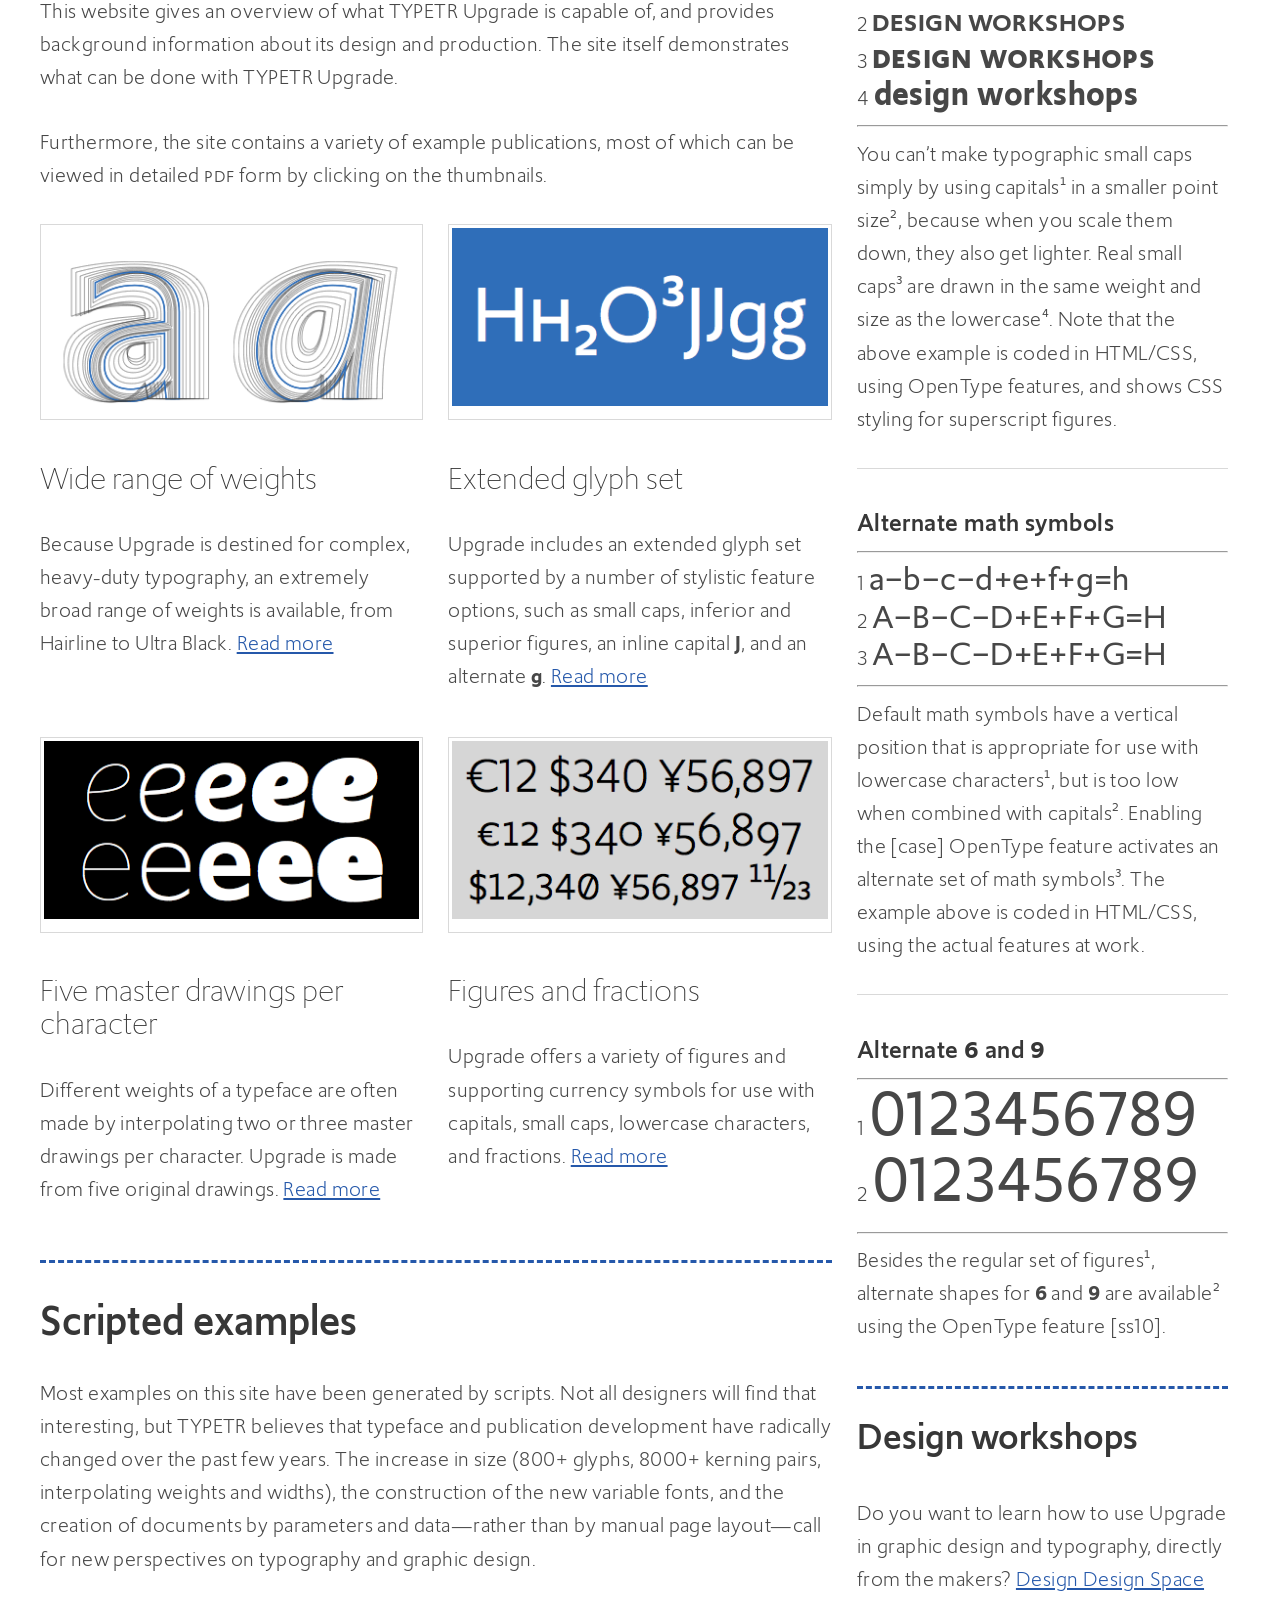
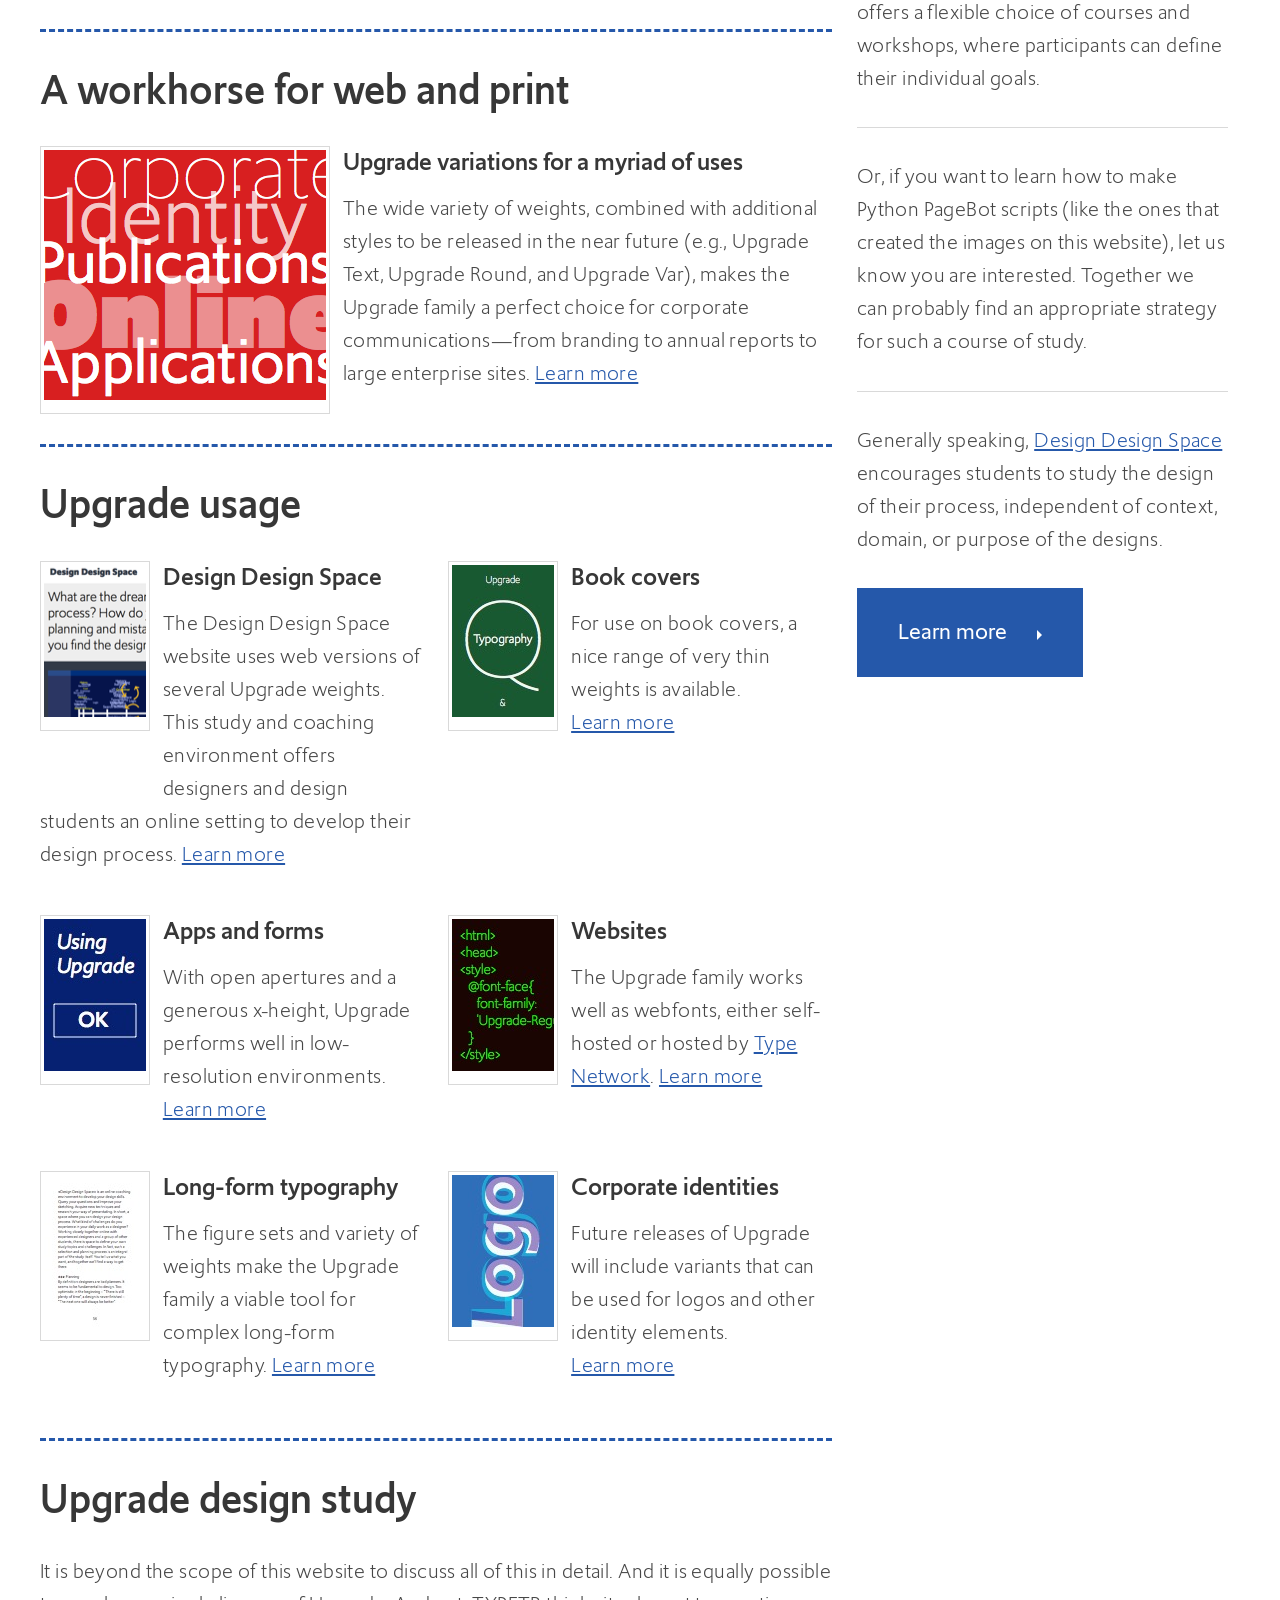
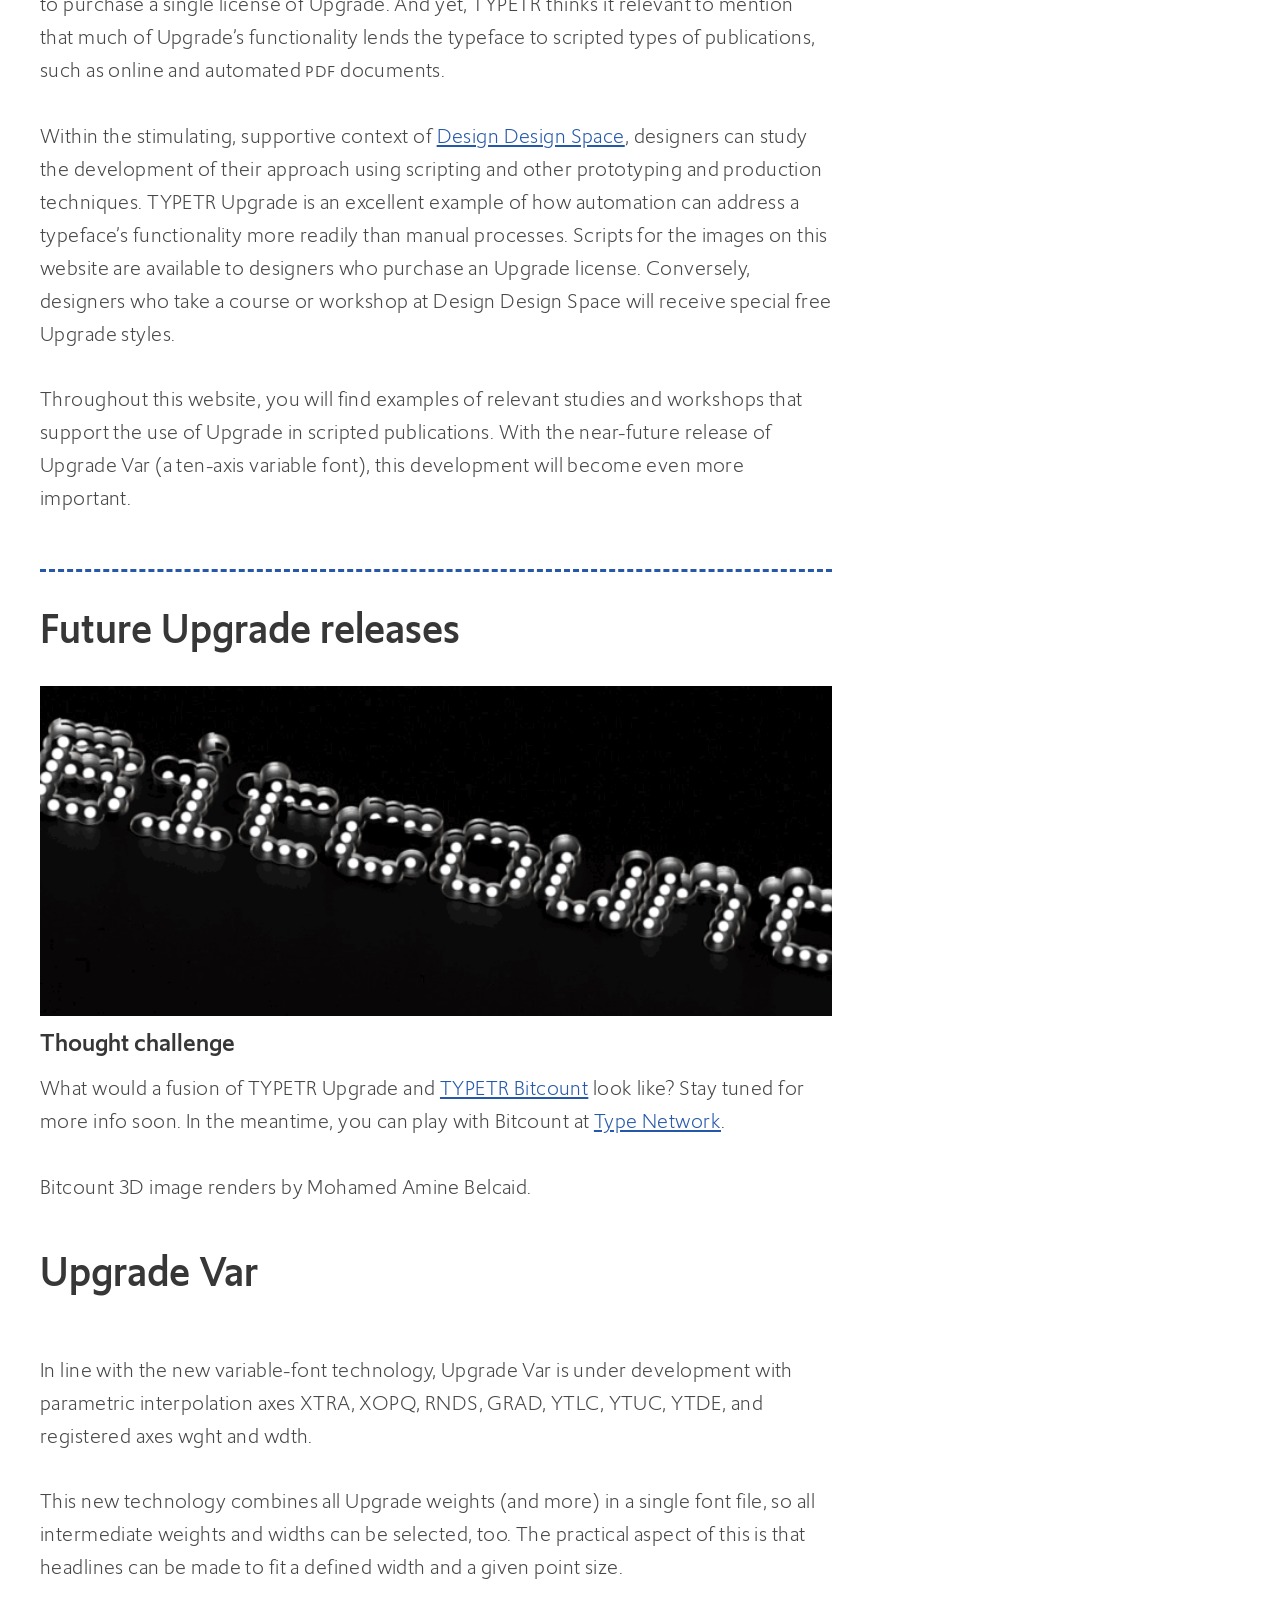
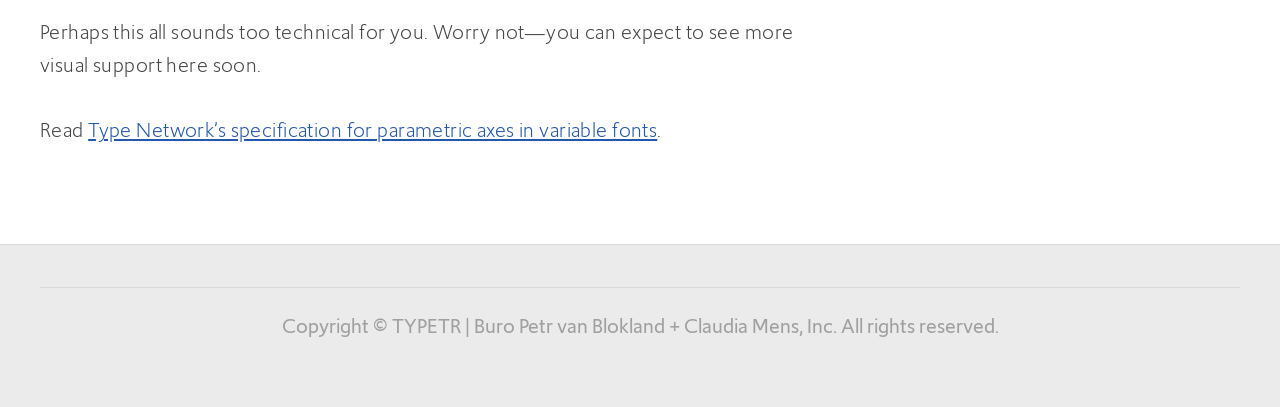
==== commit 8419eafb: "Solve naming font bug" ====
--- a/docs/index.html
+++ b/docs/index.html
@@ -126,7 +126,7 @@
 												<p><a href="http://store.typenetwork.com/foundry/typetr/series/upgrade" target="External">Upgrade</a> marks TYPETR’s <a href="https://typetr.typenetwork.com/news/article/TYPETR-delivers-Upgrade-a-modern-humanist-sans-built-for-the-future">first “normal” typeface release in many years</a>. This substantial sans serif family supports a generous set of characters and features, and will thrive in a wide range of publication types and media. The typeface lends itself particularly well to scripted workflows.</p>
 												
 												<h3>Acknowledgements</h3>
-												<p>As always, designing a large family like this—writing a novel—never happens without the support and input from a great team. I’d like to thank (in order of appearance) Claudia Mens, Tilmann Hielscher, Jill Pichotta, CJ Dunn, David Jonathan Ross, Marina Chaccur, Tamye Riggs, Yves Peters, Claire Lindsey, Caren Litherland, Chris Lewis, Paley Dreier, and the rest of the Type Network production and marketing teams.</p>
+												<p>As always, designing a large family like this—writing a novel—never happens without the support and input from a great team. I’d like to thank (in order of appearance) Claudia Mens, Tilmann Hielscher, Jill Pichotta, CJ Dunn, David Jonathan Ross, Marina Chaccur, Tamye Riggs, Yves Peters, Claire Lindsey, Kirsten Langmuur, Caren Litherland, Chris Lewis, Paley Dreier, and the rest of the Type Network production and marketing teams.</p>
 												<p>I’d also like to thank the suppliers of tools: Frederik Berlaen, Tal Leming, Erik van Blokland, Just van Rossum, Alexandre Saumier Demers, and Michiel Kauw-A-Tjoe.</p>
 												<p>Last but not least, thanks to my partners in Type Network (and more): David Berlow, Sam Berlow, and Roger Black.</p>
 											<p>Thanks to all for the creation of context, valuable input, support, and resources.<br />—Petr van Blokland</p>
@@ -291,10 +291,10 @@
 														<li>
 															<h3>Capitals and small caps</h3>
 															<hr>
-															1 <span style="font-size:1.6em;font-family:Upgrade-Semibold">DESIGN WORKSHOPS</span><br>
-															2 <span style="font-size:1.2em;font-family:Upgrade-Semibold">DESIGN WORKSHOPS</span><br>
-															3 <span style="font-size:1.6em;font-family:Upgrade-Semibold" class="c2sc">DESIGN WORKSHOPS</span><br>
-															4 <span style="font-size:1.6em;font-family:Upgrade-Semibold">design workshops</span>
+															1 <span style="font-size:1.6em;font-family:TYPETR-Upgrade-Semibold">DESIGN WORKSHOPS</span><br>
+															2 <span style="font-size:1.2em;font-family:TYPETR-Upgrade-Semibold">DESIGN WORKSHOPS</span><br>
+															3 <span style="font-size:1.6em;font-family:TYPETR-Upgrade-Semibold" class="c2sc">DESIGN WORKSHOPS</span><br>
+															4 <span style="font-size:1.6em;font-family:TYPETR-Upgrade-Semibold">design workshops</span>
 															<hr>
 															<p>You can’t make typographic small caps simply by using capitals<sup>1</sup> in a smaller point size<sup>2</sup>, because when you scale them down, they also get lighter. <em>Real</em> small caps<sup>3</sup> are drawn in the same weight and size as the lowercase<sup>4</sup>. Note that the above example is coded in HTML/CSS, using OpenType features, and shows CSS styling for superscript figures.</p>
 
@@ -302,9 +302,9 @@
 														<li>
 															<h3>Alternate math symbols</h3>
 															<hr>
-															1 <span style="font-size:1.6em;font-family:Upgrade-Regular">a&minus;b&minus;c&minus;d+e+f+g=h</span><br>
-															2 <span style="font-size:1.6em;font-family:Upgrade-Regular">A&minus;B&minus;C&minus;D+E+F+G=H</span><br>
-															3 <span style="font-size:1.6em;font-family:Upgrade-Regular" class="case">A&minus;B&minus;C&minus;D+E+F+G=H</span>
+															1 <span style="font-size:1.6em;font-family:TYPETR-Upgrade-Regular">a&minus;b&minus;c&minus;d+e+f+g=h</span><br>
+															2 <span style="font-size:1.6em;font-family:TYPETR-Upgrade-Regular">A&minus;B&minus;C&minus;D+E+F+G=H</span><br>
+															3 <span style="font-size:1.6em;font-family:TYPETR-Upgrade-Regular" class="case">A&minus;B&minus;C&minus;D+E+F+G=H</span>
 															<hr>
 															<p>Default math symbols have a vertical position that is appropriate for use with lowercase characters<sup>1</sup>, but is too low when combined with capitals<sup>2</sup>. Enabling the [case] OpenType feature activates an alternate set of math symbols<sup>3</sup>.
 															The example above is coded in HTML/CSS, using the actual features at work.</p>
@@ -313,8 +313,8 @@
 															<h3>Alternate <b>6</b> and <b>9</b></h3>
 															<hr>
 															<div style="line-height:2.5em;">
-															1 <span style="font-size:3em;font-family:Upgrade-Regular">0123456789</span><br>
-															2 <span style="font-size:3em;font-family:Upgrade-Regular" class="alt69">0123456789</span>
+															1 <span style="font-size:3em;font-family:TYPETR-Upgrade-Regular">0123456789</span><br>
+															2 <span style="font-size:3em;font-family:TYPETR-Upgrade-Regular" class="alt69">0123456789</span>
 															</div>
 															<hr>
 															<p>Besides the regular set of figures<sup>1</sup>, alternate shapes for <b>6</b> and <b>9</b> are available<sup>2</sup> using the OpenType feature [ss10].</p>
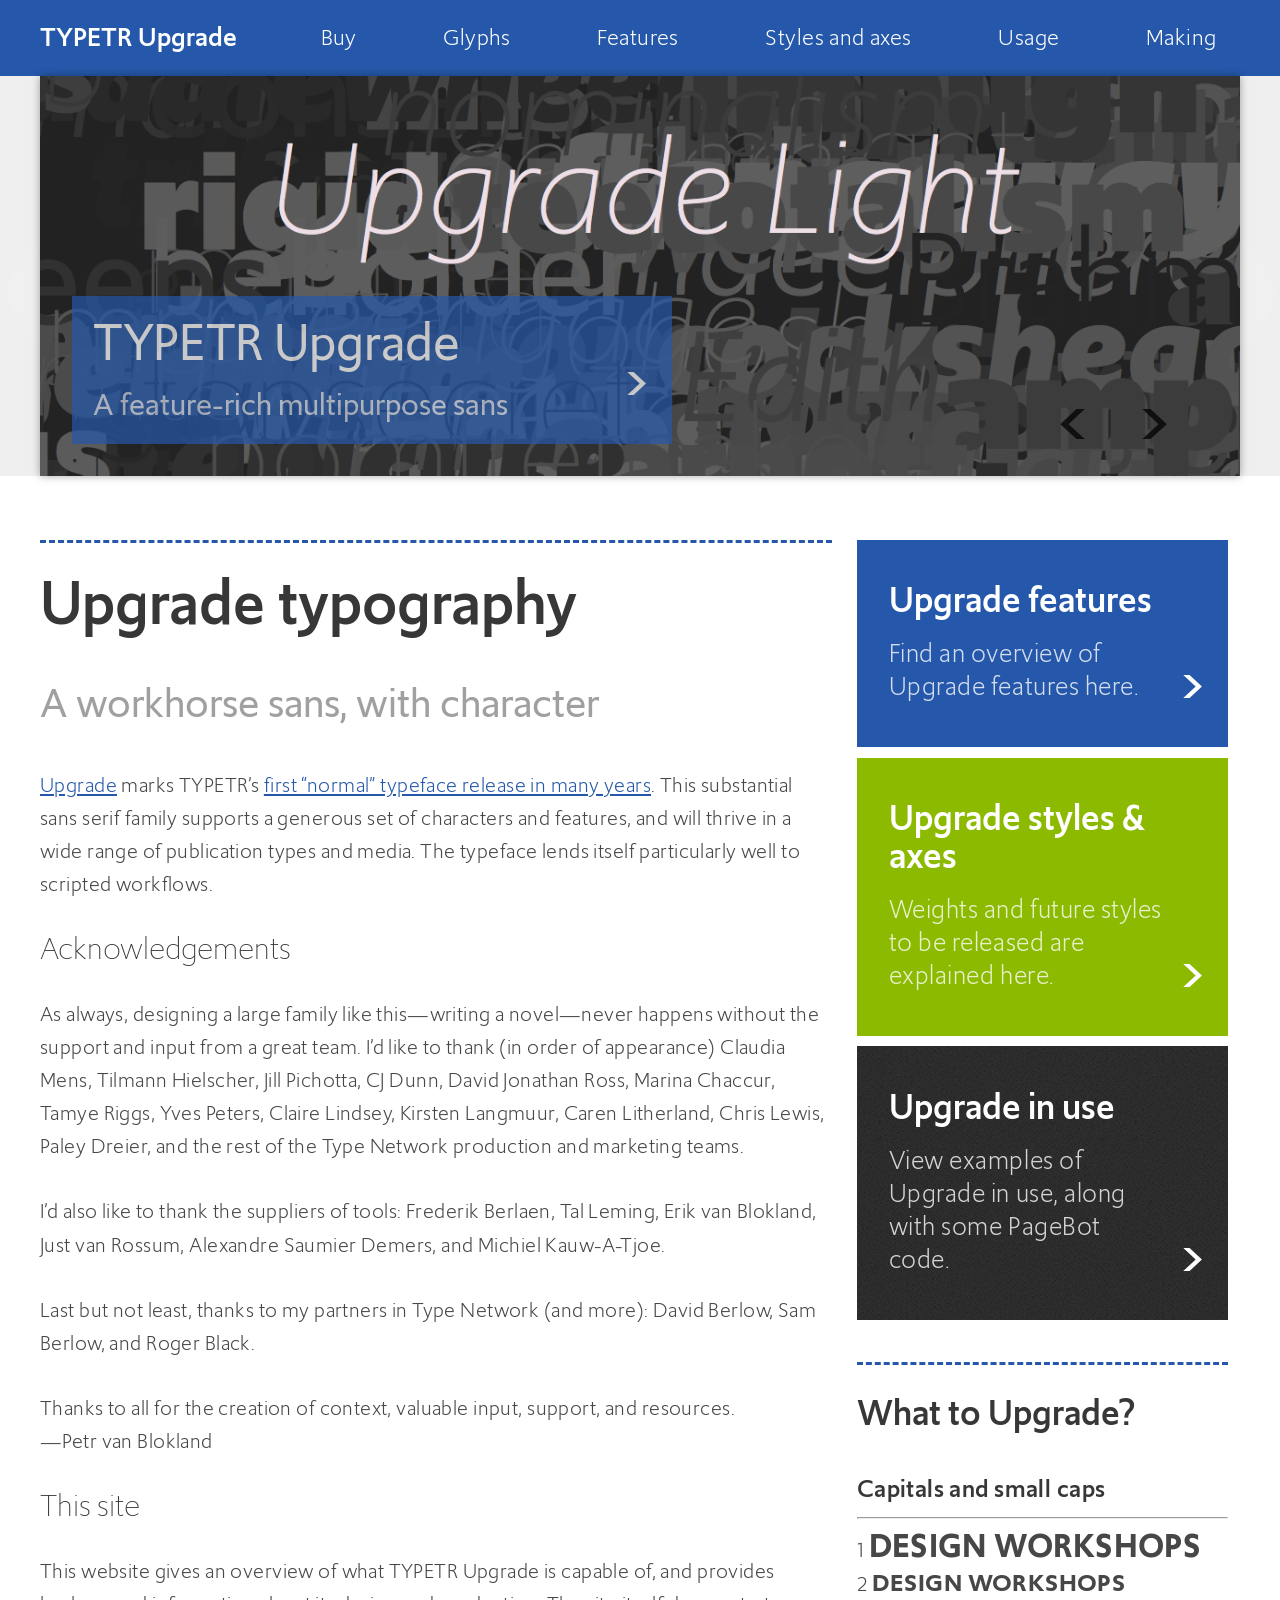
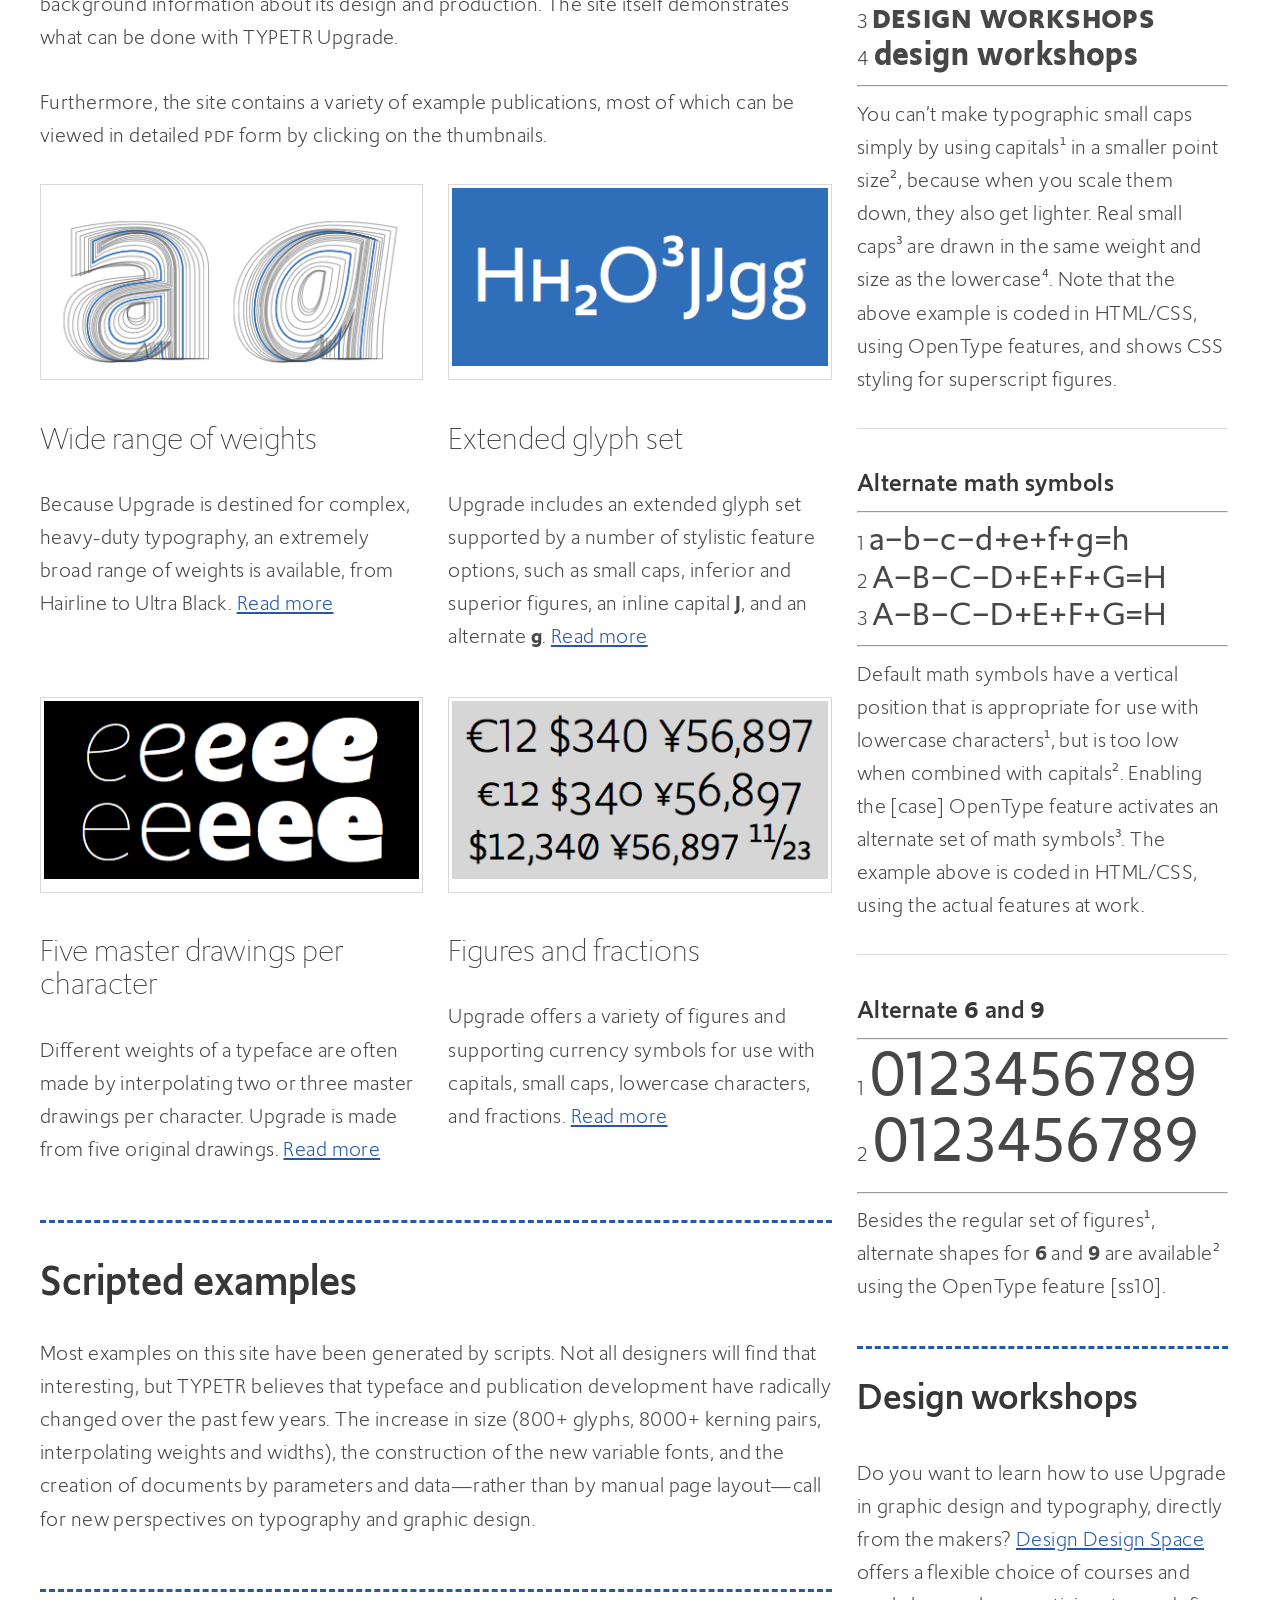
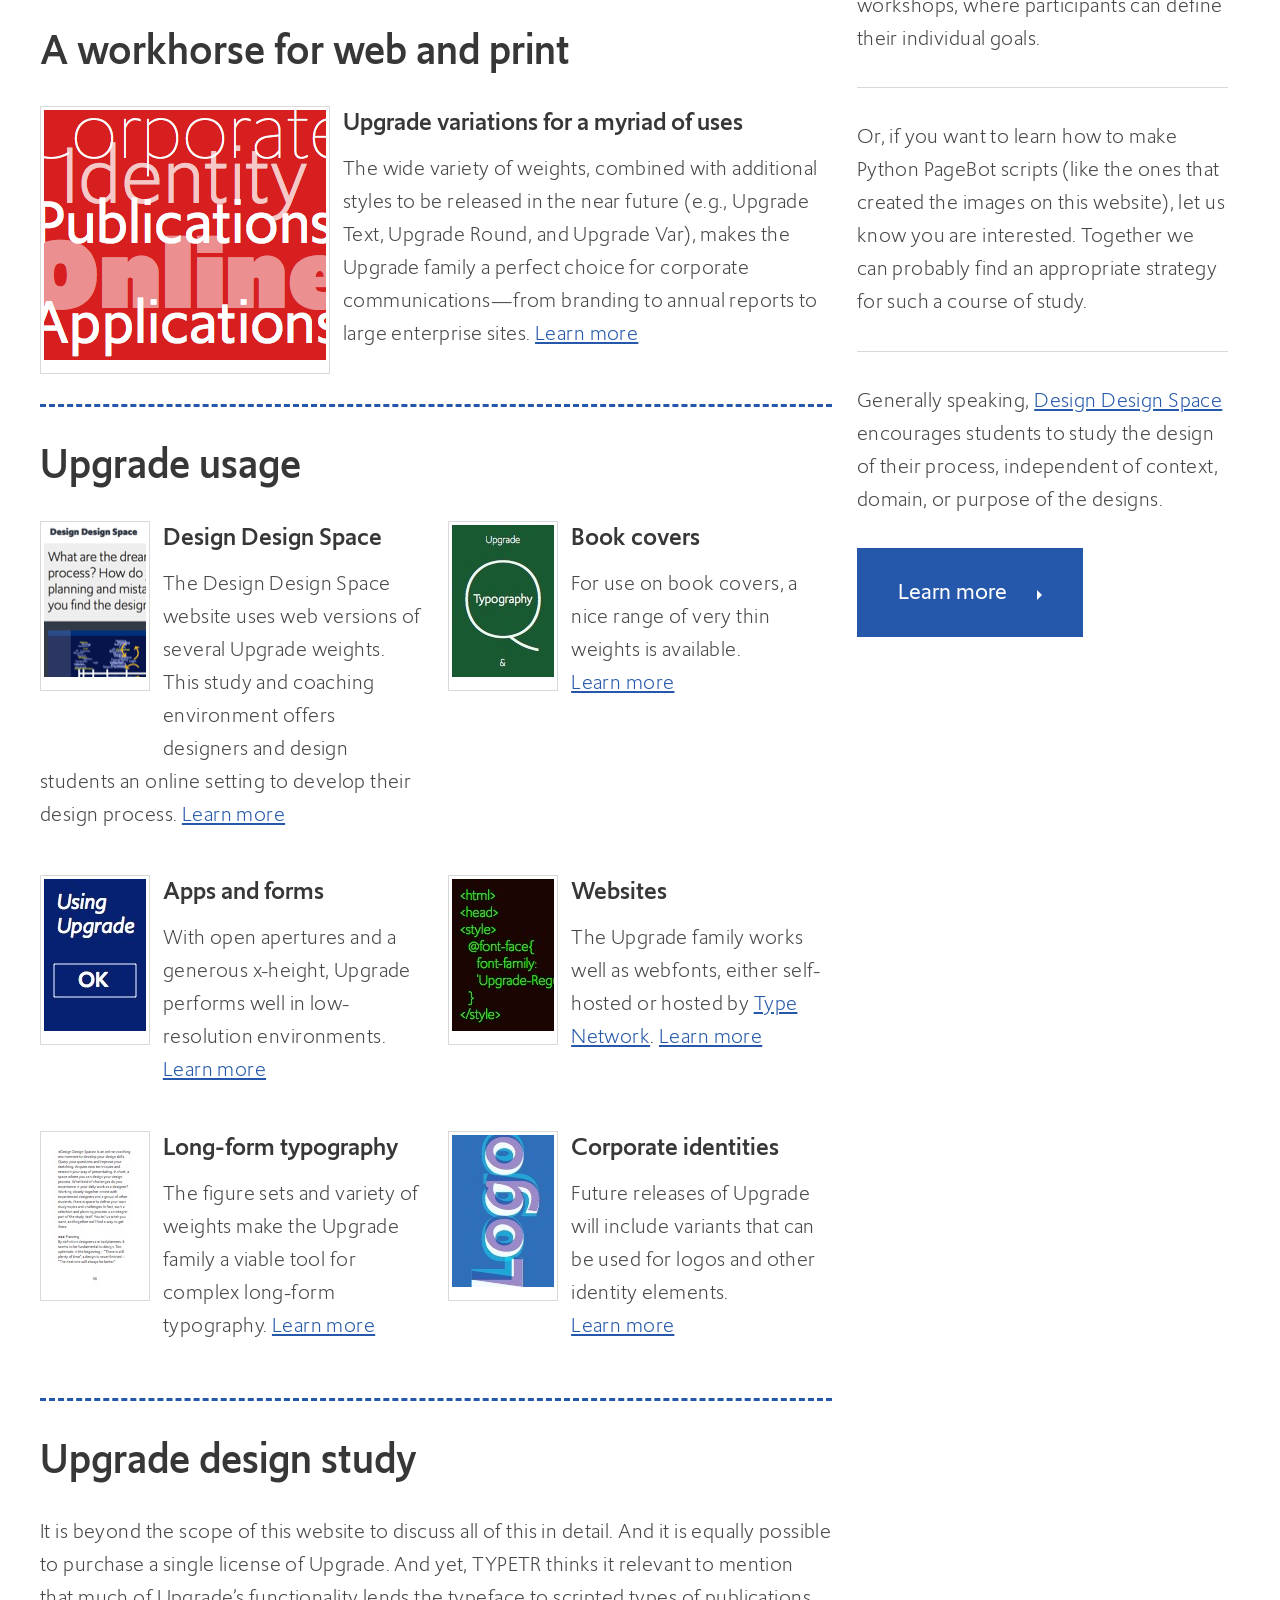
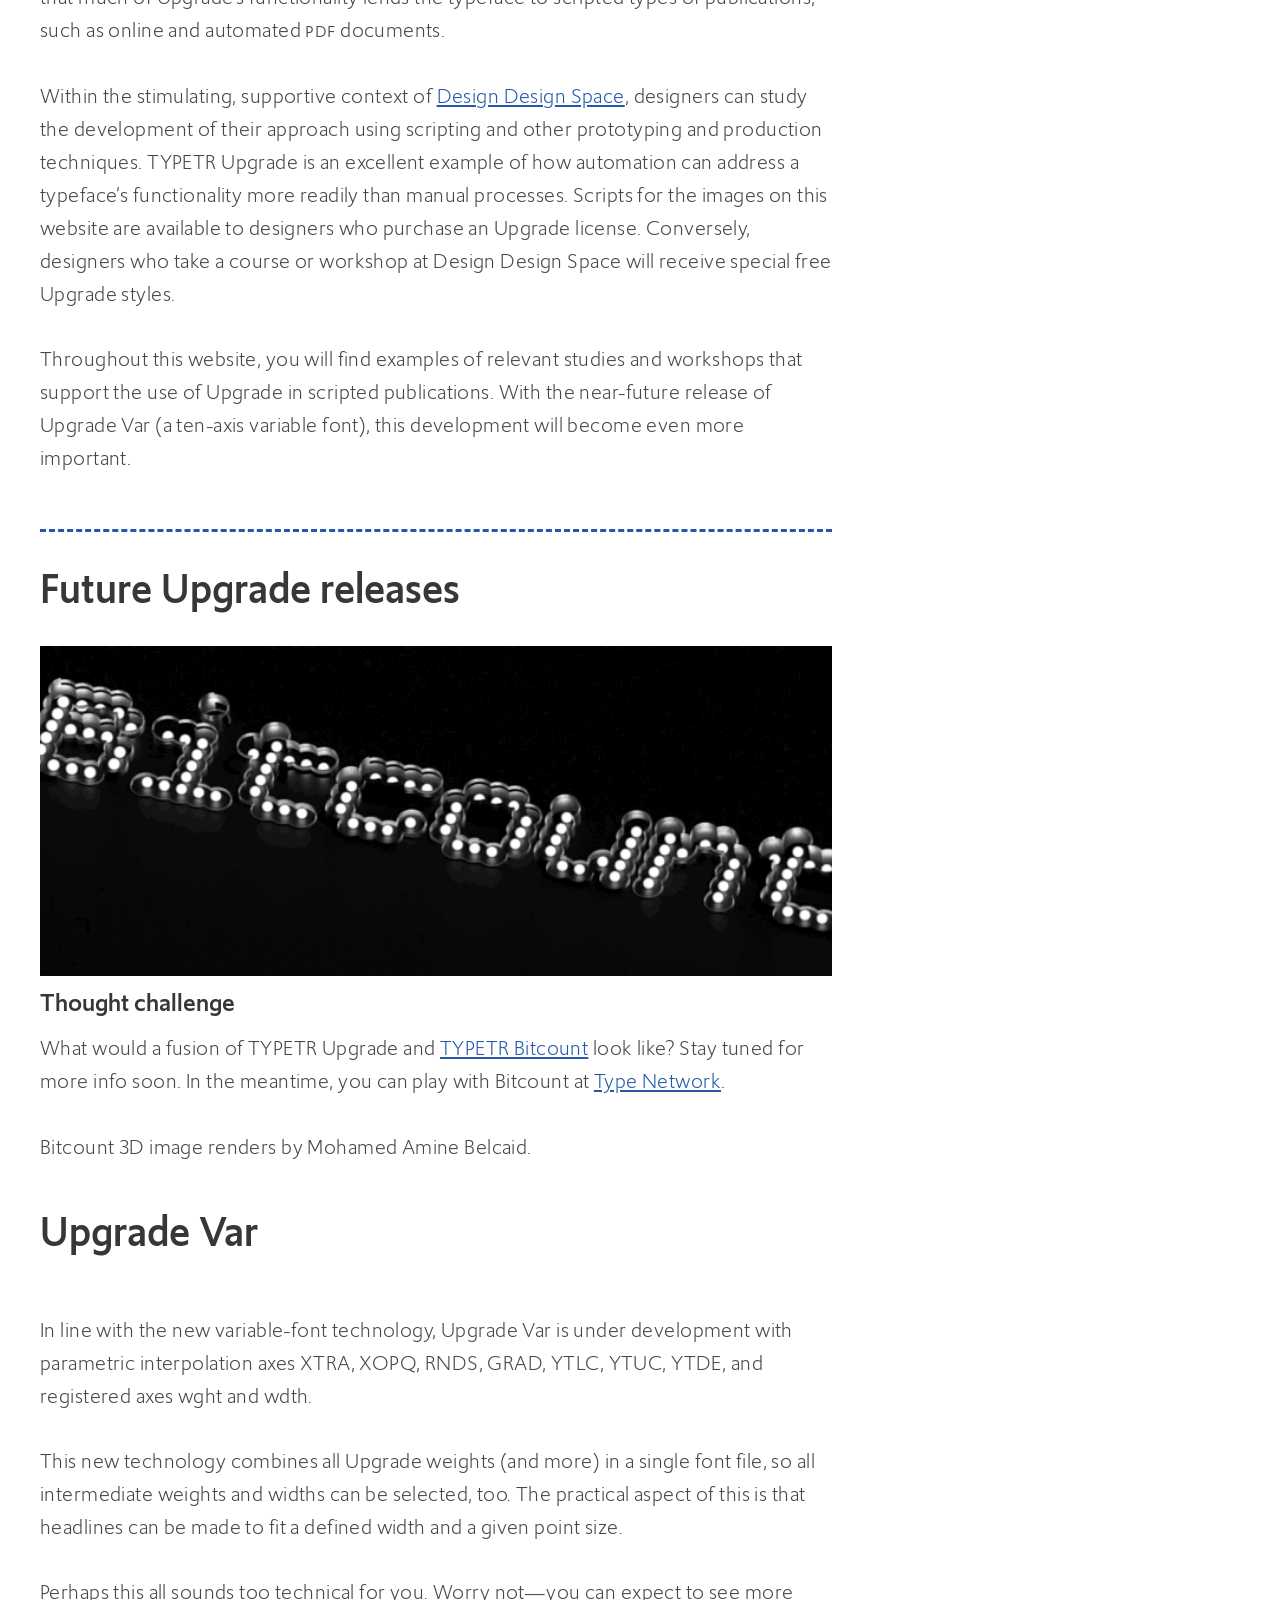
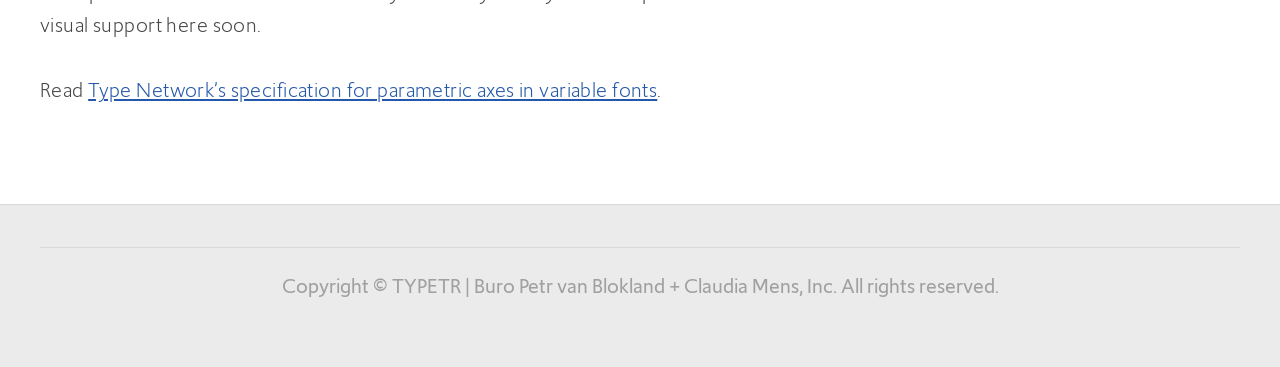
==== commit 296a3251: "DemoAAA toevoeging" ====
--- a/docs/index.html
+++ b/docs/index.html
@@ -6,7 +6,7 @@
 -->
 <html lang="en">
 	<head>
-		<title>TYPETR Upgrade</title>
+		<title>TYPETR UpgradeAAAA</title>
 		<meta charset="utf-8" />
 		<meta name="viewport" content="width=device-width, initial-scale=1" />
 		<!--[if lte IE 8]><script src="assets/js/ie/html5shiv.js"></script><![endif]-->
--- a/docs/assets/css/main.css
+++ b/docs/assets/css/main.css
@@ -1736,7 +1736,7 @@
 				width: 100%;
 				overflow: hidden;
 				box-shadow: 0px 0px 8px 0px rgba(0, 0, 0, 0.35);
-				height: 440px;
+				height: 400px;
 			}
 
 				#banner .nav-next, #banner .nav-previous {
@@ -1775,8 +1775,8 @@
 				}
 
 				#banner .nav-next {
-					bottom: 20px;
-					right: 20px;
+					bottom: 60px;
+					right: 60px;
 				}
 
 					#banner .nav-next:before {
@@ -1784,8 +1784,8 @@
 					}
 
 				#banner .nav-previous {
-					bottom: 20px;
-					right: 72px;
+					bottom: 60px;
+					right: 142px;
 				}
 
 					#banner .nav-previous:before {
@@ -2111,17 +2111,18 @@
 		/* Banner */
 
 			#banner {
-				height: 352px;
-			}
+				height: 280px;
+			}
+
 
 				#banner .nav-next {
 					right: 10px;
-					bottom: 30px;
+					bottom: 90px;
 				}
 
 				#banner .nav-previous {
 					right: 62px;
-					bottom: 30px;
+					bottom: 90px;
 				}
 
 				#banner .captions {
@@ -2149,7 +2150,7 @@
 					}
 
 				#banner .slide img {
-					width: 1001px;
+					width: 1200px;
 				}
 
 		/* Content */
